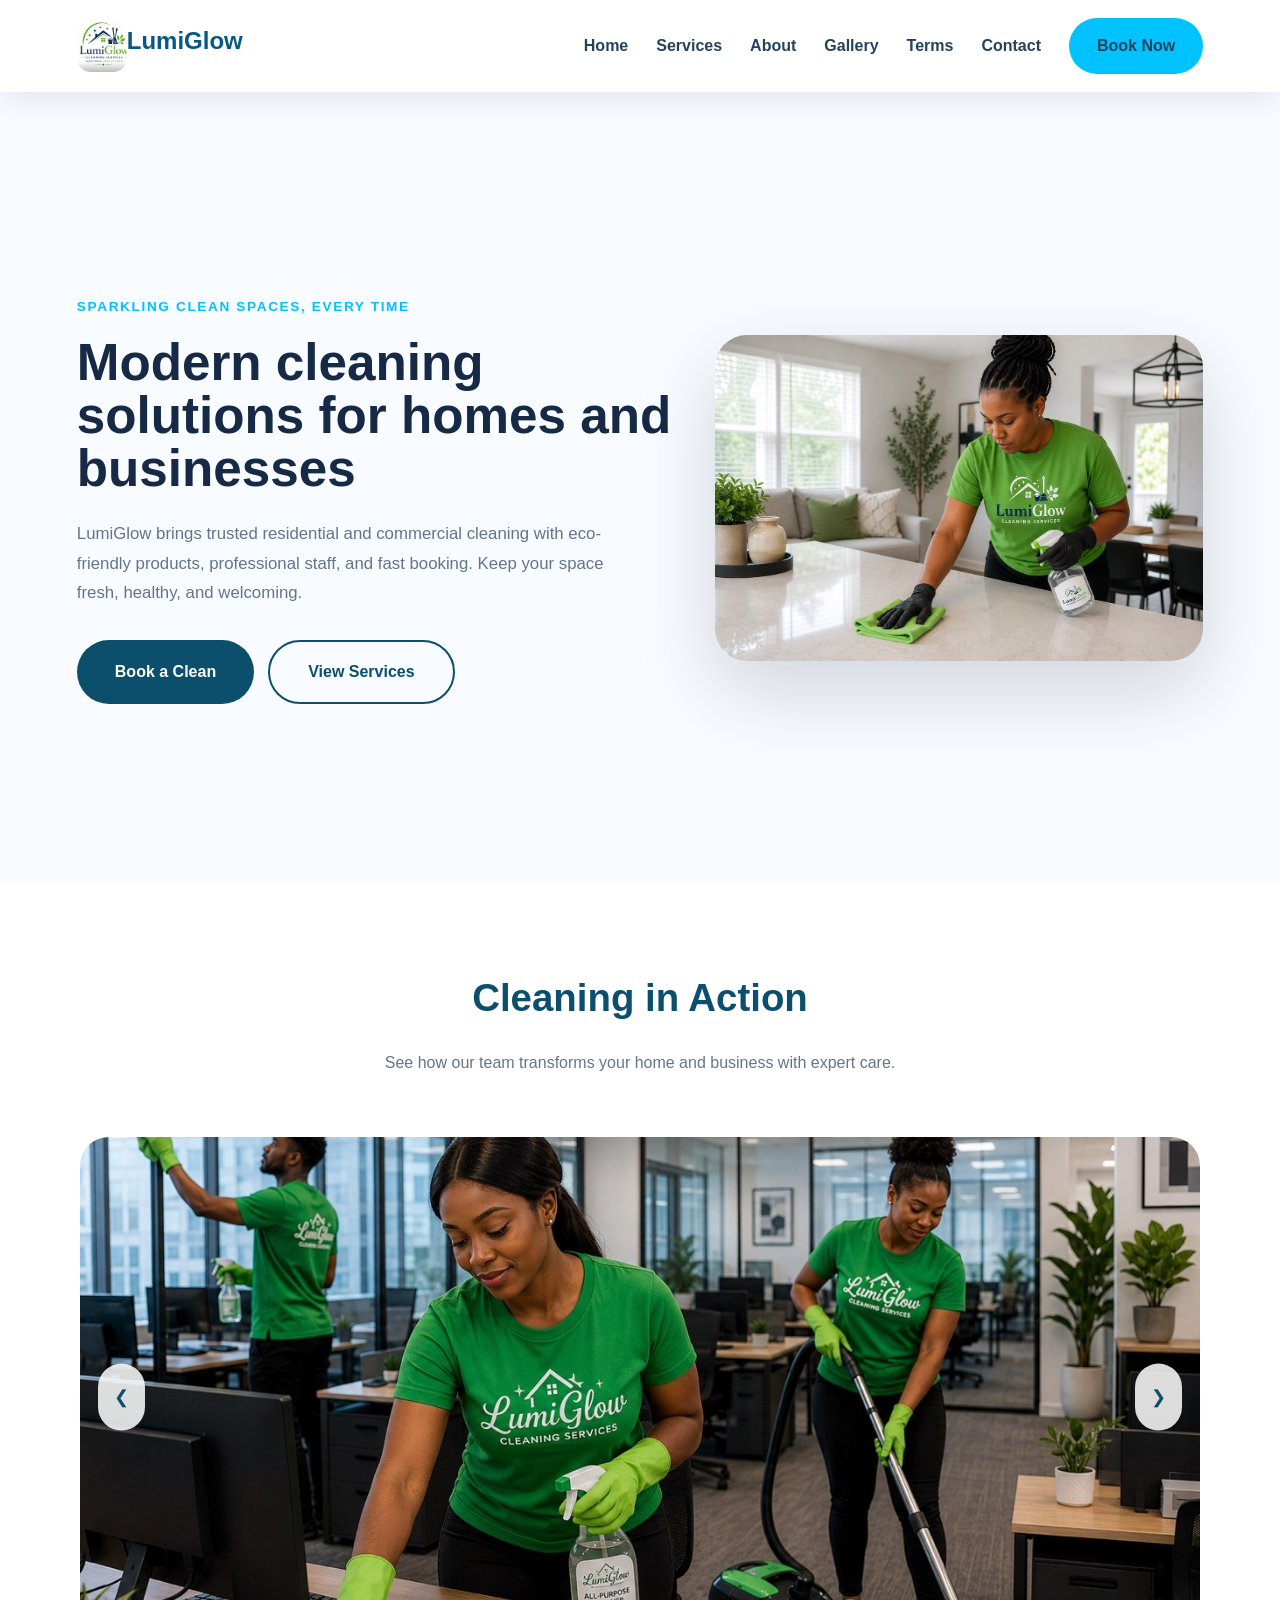
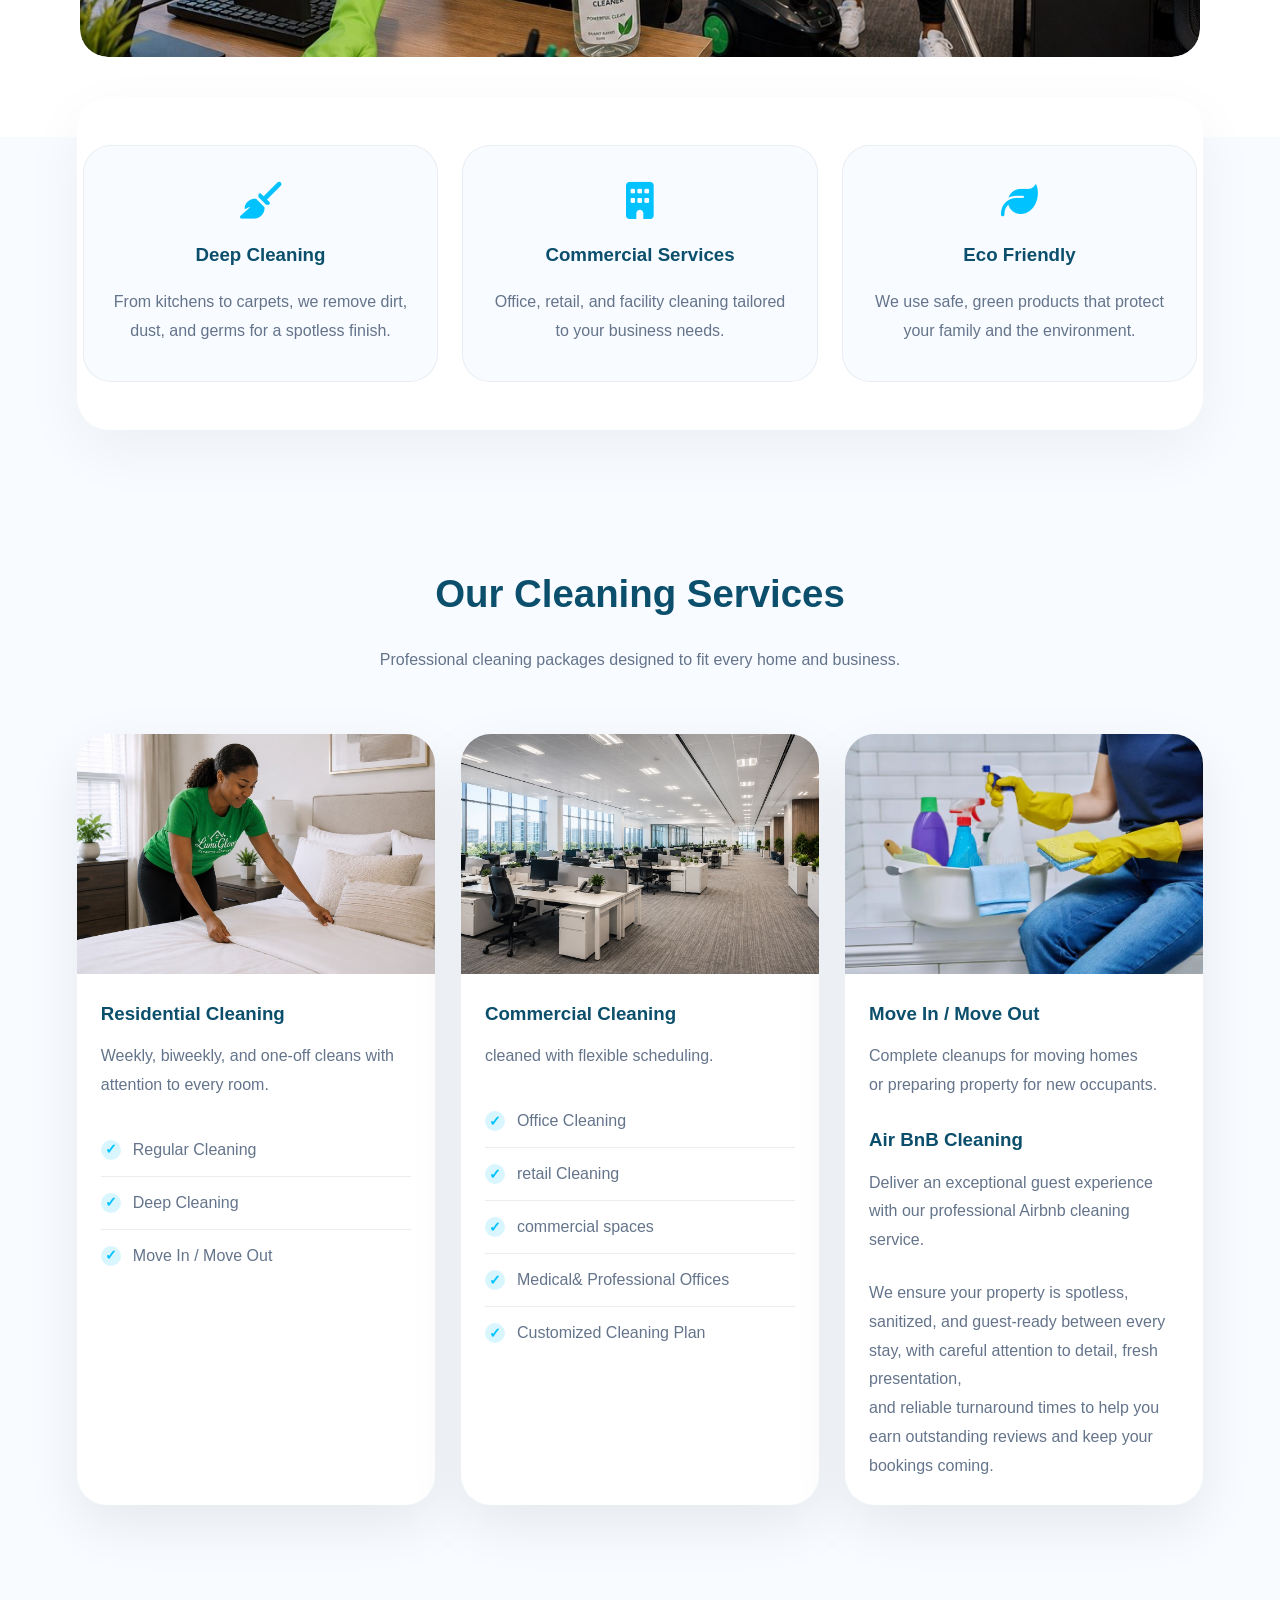
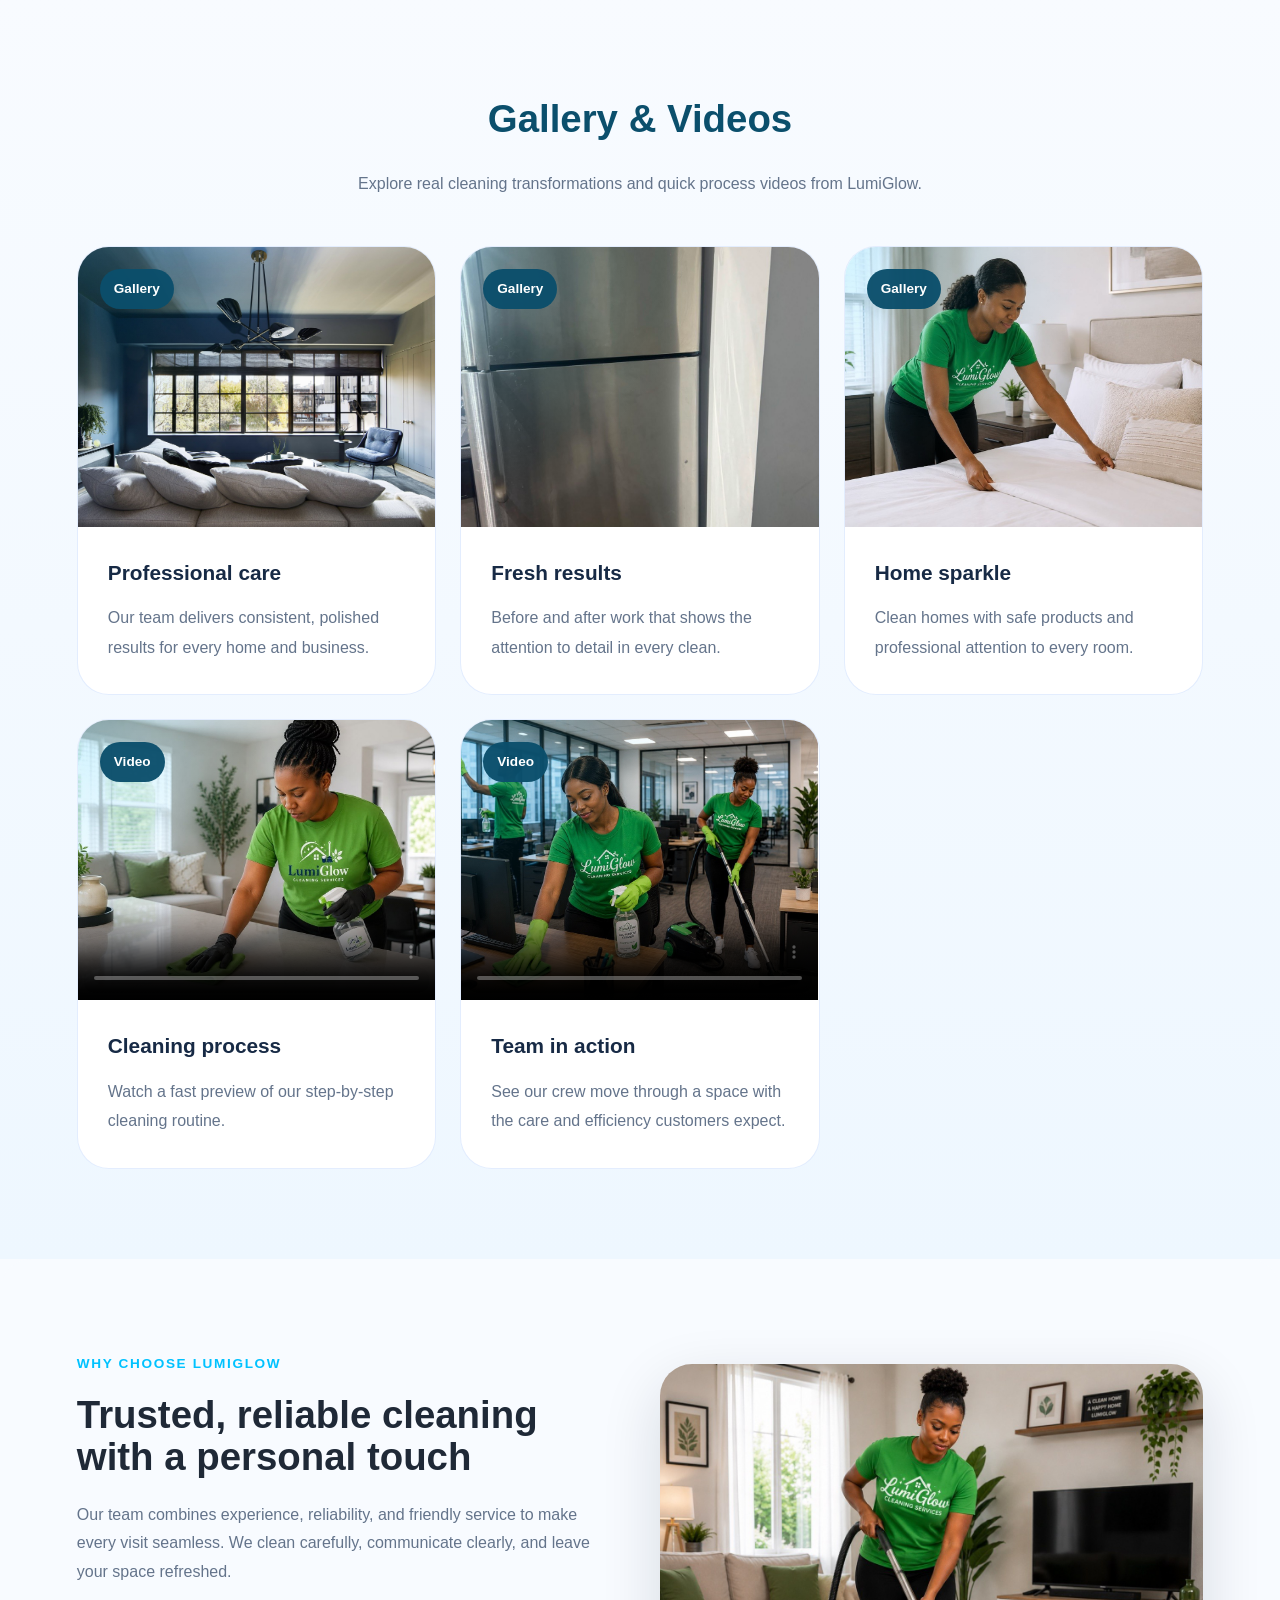
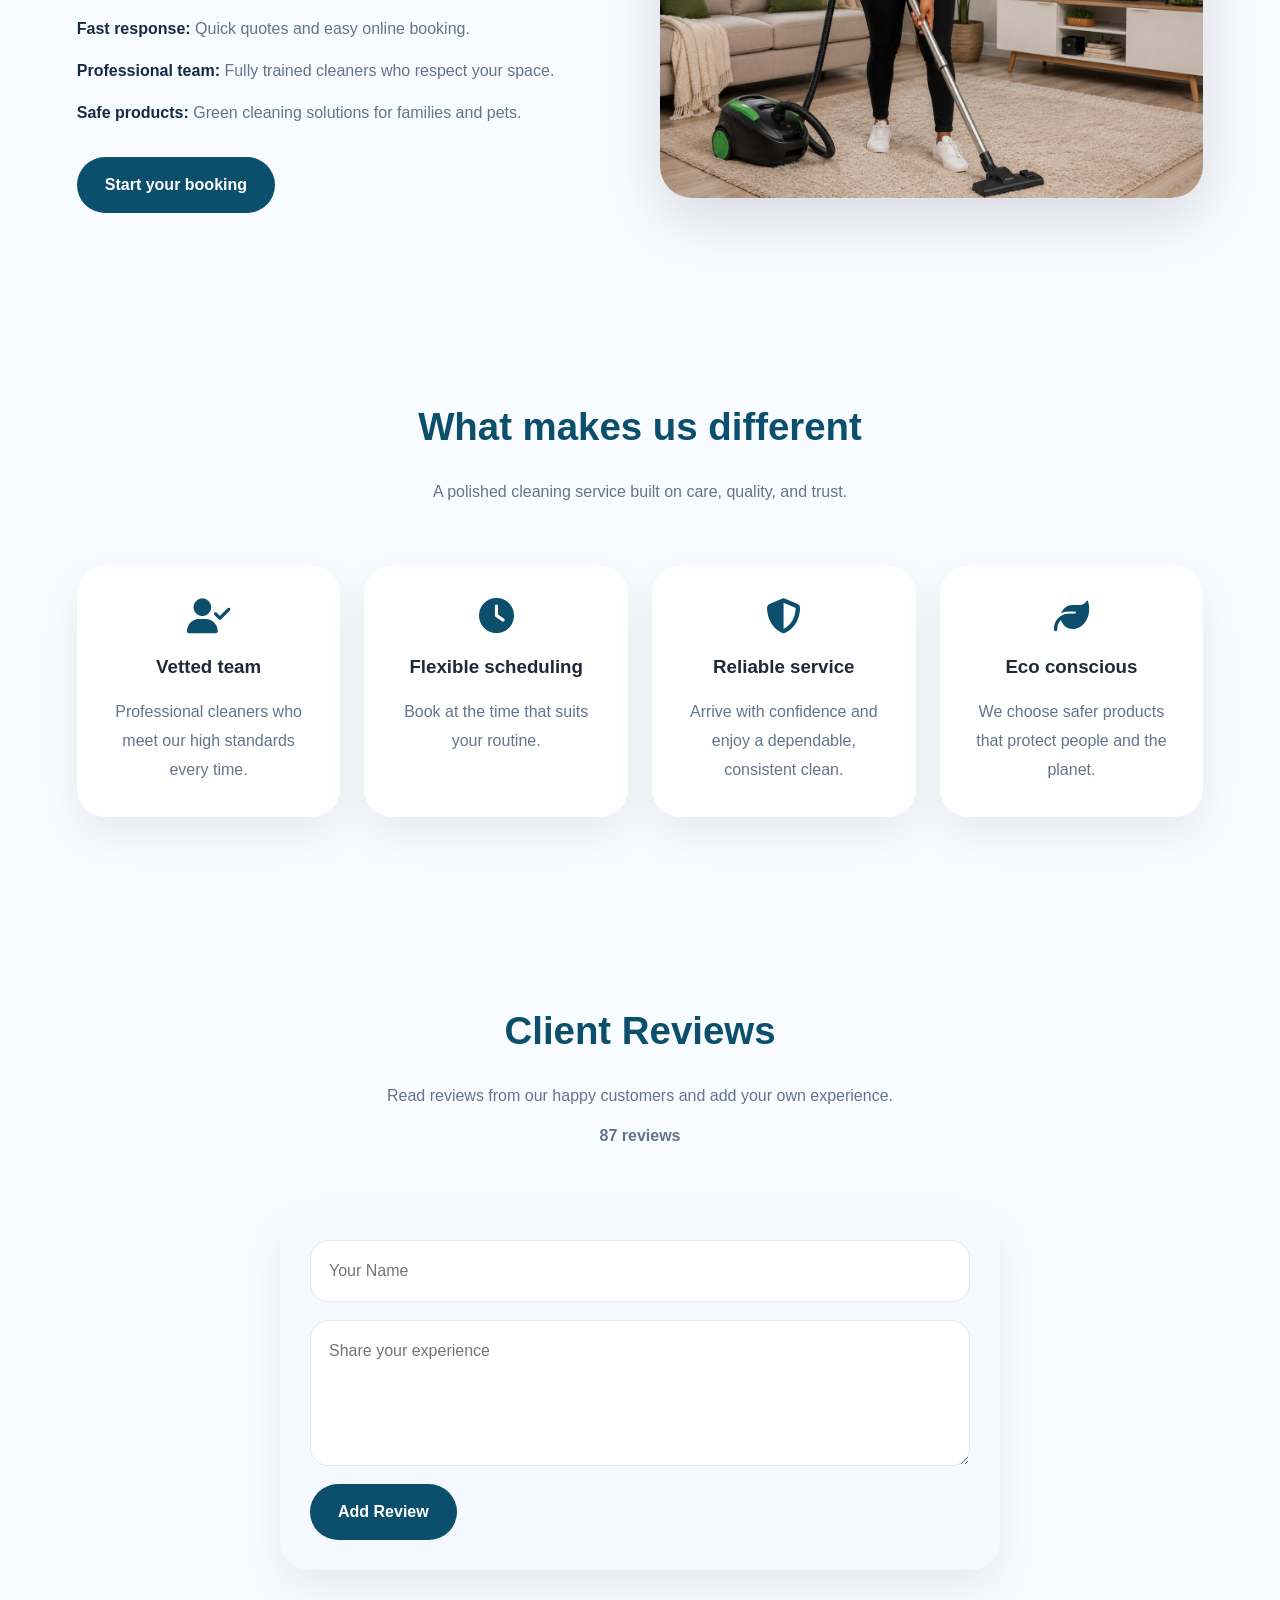
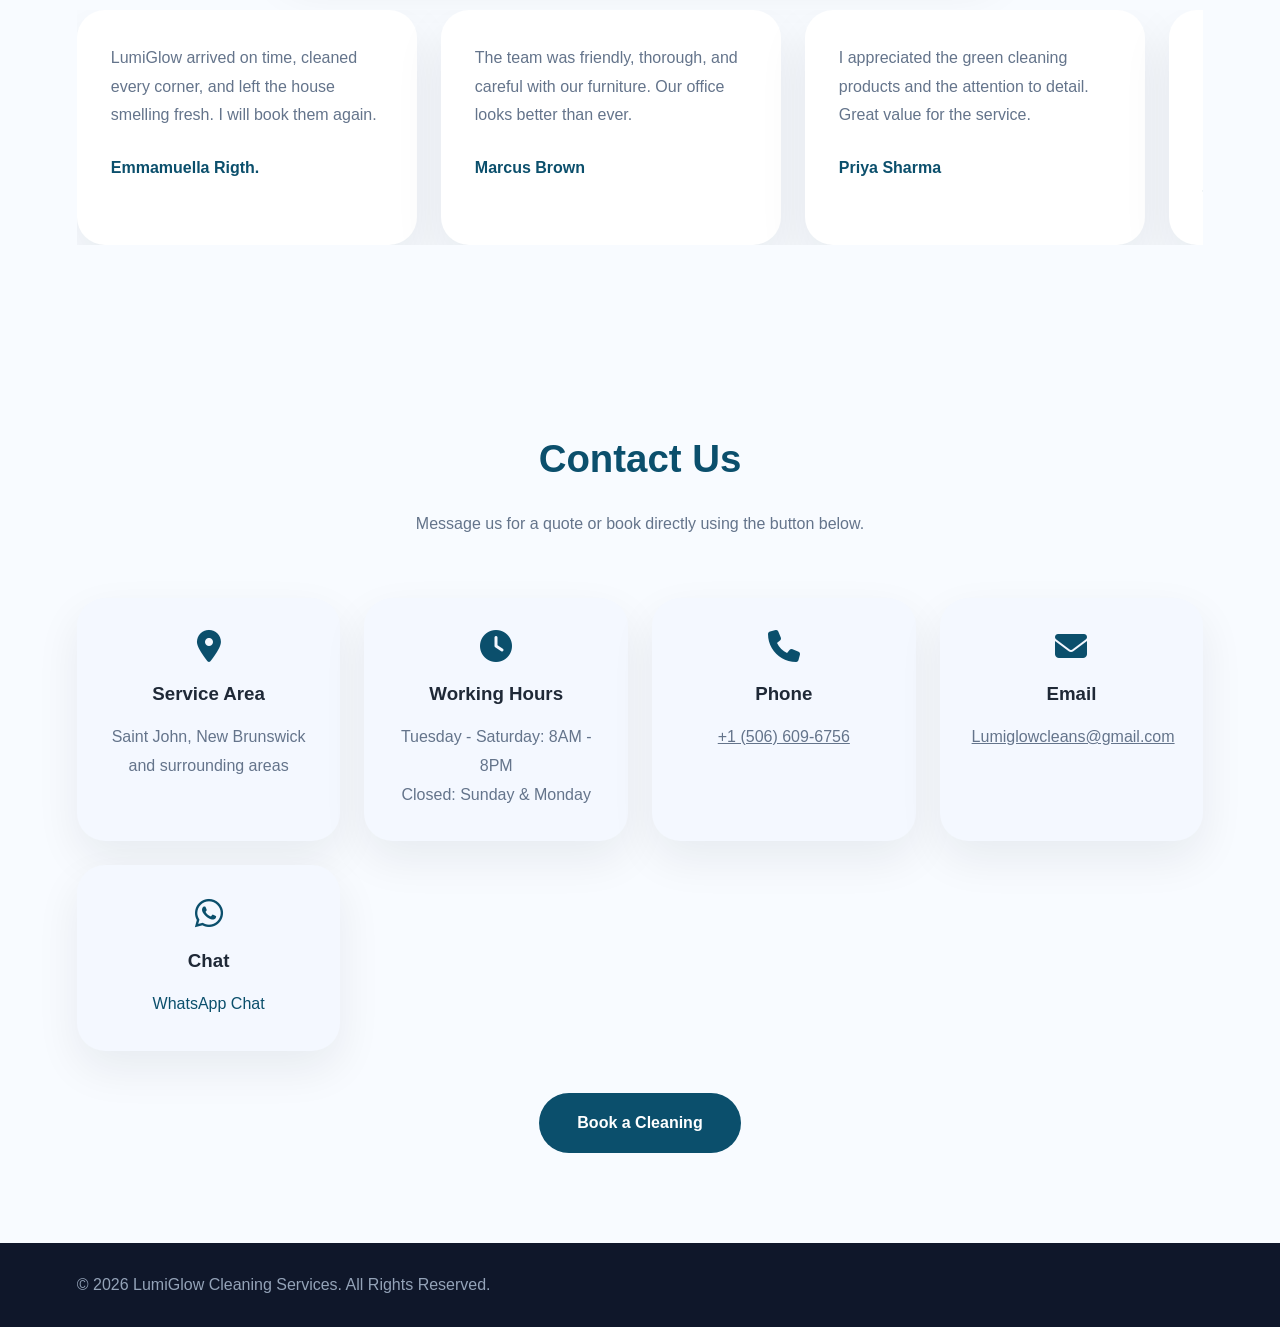
==== index.html @ 3f83dffc "Update mobile menu responsiveness, fix overflow, and refresh terms page" ====
<!DOCTYPE html>
<html lang="en">
<head>
    <meta charset="UTF-8">
    <meta name="viewport" content="width=device-width, initial-scale=1.0">
    <title>LumiGlow Cleaning Services | Saint John Cleaning Experts</title>
    <meta name="description" content="LumiGlow Cleaning Services provides eco-friendly residential and commercial cleaning in Saint John, NB and surroundings. Fast booking, professional staff, and spotless results.">
    <meta name="keywords" content="Saint John cleaning service, residential cleaning Saint John, commercial cleaning Saint John, eco-friendly cleaning, move in move out cleaning, deep cleaning, office cleaning, LumiGlow Services">
    <meta name="robots" content="index, follow">
    <link rel="canonical" href="https://www.lumiglowservices.ca/">
    <meta property="og:title" content="LumiGlow Cleaning Services | Saint John Cleaning Experts">
    <meta property="og:description" content="Eco-friendly residential and commercial cleaning in Saint John, NB and surroundings, with professional staff and easy online booking.">
    <meta property="og:type" content="website">
    <meta property="og:url" content="https://www.lumiglowservices.ca/">
    <meta property="og:image" content="https://www.lumiglowservices.ca/Images/heroback.webp">
    <meta name="twitter:card" content="summary_large_image">
    <meta name="twitter:title" content="LumiGlow Cleaning Services | Saint John Cleaning Experts">
    <meta name="twitter:description" content="Eco-friendly residential and commercial cleaning in Saint John, NB and surroundings, with professional staff and easy online booking.">
    <meta name="twitter:image" content="https://www.lumiglowservices.ca/Images/heroback.webp">
    <link rel="stylesheet" href="style.css">
    <link rel="stylesheet" href="https://cdnjs.cloudflare.com/ajax/libs/font-awesome/6.5.2/css/all.min.css">
    <script type="application/ld+json">
    {
      "@context": "https://schema.org",
      "@type": "LocalBusiness",
      "name": "LumiGlow Cleaning Services",
      "description": "Eco-friendly residential and commercial cleaning services serving Saint John, NB and surroundings.",
      "url": "https://www.lumiglowservices.ca/",
      "telephone": "+1 (506) 609-6756",
      "email": "mailto:lumiglowcleans@gmail.com",
      "address": {
        "@type": "PostalAddress",
        "streetAddress": "Saint John area",
        "addressLocality": "Saint John",
        "addressRegion": "NB",
        "postalCode": "E2L",
        "addressCountry": "CA"
      },
      "priceRange": "$$",
      "openingHours": [
        "Tu-Sa 08:00-20:00"
      ],
      "areaServed": [
        "Saint John",
        "Rothesay",
        "Quispamsis",
        "Grand Bay-Westfield"
      ],
      "contactPoint": [
        {
          "@type": "ContactPoint",
          "telephone": "+1 (506) 609-6756",
          "contactType": "customer service",
          "availableLanguage": ["English", "French"]
        }
      ],
      "hasOfferCatalog": {
        "@type": "OfferCatalog",
        "name": "Cleaning Services",
        "itemListElement": [
          {
            "@type": "OfferCatalog",
            "name": "Residential Cleaning"
          },
          {
            "@type": "OfferCatalog",
            "name": "Commercial Cleaning"
          },
          {
            "@type": "OfferCatalog",
            "name": "Deep Cleaning"
          },
          {
            "@type": "OfferCatalog",
            "name": "Move In / Move Out Cleaning"
          }
        ]
      }
    }
    </script>
</head>
<body>
    <header>
        <nav class="navbar">
            <div class="Lumi">
            <a class="logo" href="#home"><img src="photo_2026-05-29_12-46-22.jpg" alt="LumiGlow Logo"></a>
            <p >LumiGlow</p></div>
            <ul class="nav-links" id="navLinks">
                <li><a href="#home">Home</a></li>
                <li><a href="#services">Services</a></li>
                <li><a href="#about">About</a></li>
                <li><a href="#gallery">Gallery</a></li>
                <li><a href="terms.html">Terms</a></li>
                <li><a href="#contact">Contact</a></li>
                <li><a class="btn btn-nav" href="booking.html">Book Now</a></li>
            </ul>
            <button class="menu-btn" id="menuBtn">
                <i class="fa-solid fa-bars menu-icon"></i>
                <i class="fa-solid fa-times close-icon"></i>
            </button>
        </nav>
    </header>

    <main>
        <section class="hero" id="home">
            <div class="hero-copy">
                <p class="eyebrow">Sparkling clean spaces, every time</p>
                <h1>Modern cleaning solutions for homes and businesses</h1>
                <p class="hero-description">LumiGlow brings trusted residential and commercial cleaning with eco-friendly products, professional staff, and fast booking. Keep your space fresh, healthy, and welcoming.</p>
                <div class="hero-actions">
                    <a href="booking.html" class="btn btn-primary btn-large">Book a Clean</a>
                    <a href="#services" class="btn btn-secondary btn-large">View Services</a>
                </div>
            </div>
            <div class="hero-media">
                <img src="Images/mainlum.jpg" alt="Cleaning team" class="hero-image">
            </div>
        </section>

        <section class="carousel-section">
            <div class="section-header">
                <h2>Cleaning in Action</h2>
                <p class="section-subtitle">See how our team transforms your home and business with expert care.</p>
            </div>
            <div class="carousel">
                <div class="slides active">
                    <img src="Images/img1.jpg" alt="Team cleaning service">
                </div>
                <div class="slides">
                    <img src="Images/booking.jpg" alt="Residential cleaning example">
                </div>
                <div class="slides">
                    <img src="Images/gg.jpeg" alt="Professional cleaner">
                </div>
                <button class="prev">&#10094;</button>
                <button class="next">&#10095;</button>
            </div>
        </section>

        <section class="features">
            <div class="feature-card">
                <i class="fa-solid fa-broom"></i>
                <h3>Deep Cleaning</h3>
                <p>From kitchens to carpets, we remove dirt, dust, and germs for a spotless finish.</p>
            </div>
            <div class="feature-card">
                <i class="fa-solid fa-building"></i>
                <h3>Commercial Services</h3>
                <p>Office, retail, and facility cleaning tailored to your business needs.</p>
            </div>
            <div class="feature-card">
                <i class="fa-solid fa-leaf"></i>
                <h3>Eco Friendly</h3>
                <p>We use safe, green products that protect your family and the environment.</p>
            </div>
        </section>

        <section class="services-section" id="services">
            <div class="section-header">
                <h2>Our Cleaning Services</h2>
                <p class="section-subtitle">Professional cleaning packages designed to fit every home and business.</p>
            </div>
            <div class="services-grid">
                <article class="service-card">
                    <img src="Images/resdential.jpg" alt="Residential cleaning">
                    <h3>Residential Cleaning</h3>
                    <p>Weekly, biweekly, and one-off cleans with attention to every room.</p>
                    <ul>
                        <li><a href="">Regular Cleaning</a></li>
                        <li><a href="">Deep Cleaning</a></li>
                        <li><a href="">Move In / Move Out</a></li>

                    </ul>
                </article>
                <article class="service-card">
                    <img src="Images/office.jpg" alt="Commercial cleaning">
                    <h3>Commercial Cleaning</h3>
                    <p>cleaned with flexible scheduling.</p>
                    <ul>
                        <li><a href="">Office Cleaning</a></li>
                        <li><a href="">retail Cleaning</a></li>
                        <li><a href="">commercial spaces </a></li>
                        <li><a href="">Medical& Professional Offices</a></li>
                        <li><a href="">Customized Cleaning Plan</a></li>
                    </ul>
                </article>
                <article class="service-card">
                    <img src="Images/house-cleaning-housework-concept-housekeeping-housecleaning-service-close-up-basin-cleaning-products-washcloths-308360950.webp" alt="Move in/out cleaning">
                    <h3>Move In / Move Out</h3>
                    <p>Complete cleanups for moving homes <br> or preparing property for new occupants.</p>
                    <h3>Air BnB Cleaning</h3>
                    <p>Deliver an exceptional guest experience with our professional Airbnb cleaning service. </p>
                          <p>We ensure your property is spotless, sanitized, and guest-ready between every stay, 
                       with careful attention to detail, fresh presentation,<br>
                         and reliable turnaround times to help you earn outstanding reviews and keep your bookings coming.</p>
                </article>
                
            </div>
        </section>

        <section class="gallery-section" id="gallery">
            <div class="section-header">
                <h2>Gallery & Videos</h2>
                <p class="section-subtitle">Explore real cleaning transformations and quick process videos from LumiGlow.</p>
            </div>
            <div class="media-grid" id="galleryGrid"></div>
            <noscript>
                <div class="gallery-empty">JavaScript is required to load the LumiGlow gallery. Please enable JavaScript or add gallery items to gallery-data.js.</div>
            </noscript>
        </section>

        <div class="gallery-overlay" id="galleryOverlay" aria-hidden="true">
            <div class="gallery-overlay-panel">
                <button type="button" class="overlay-close" id="overlayClose" aria-label="Close gallery preview">×</button>
                <div class="gallery-overlay-media" id="overlayMedia"></div>
                <div class="gallery-overlay-copy">
                    <h3 id="overlayTitle"></h3>
                    <p id="overlayDescription"></p>
                    <a class="btn btn-secondary overlay-download" id="overlayDownload" download target="_blank">Download</a>
                </div>
            </div>
        </div>

        <section class="about" id="about">
            <div class="about-copy">
                <p class="eyebrow">Why choose LumiGlow</p>
                <h2>Trusted, reliable cleaning with a personal touch</h2>
                <p>Our team combines experience, reliability, and friendly service to make every visit seamless. We clean carefully, communicate clearly, and leave your space refreshed.</p>
                <ul class="about-list">
                    <li><strong>Fast response:</strong> Quick quotes and easy online booking.</li>
                    <li><strong>Professional team:</strong> Fully trained cleaners who respect your space.</li>
                    <li><strong>Safe products:</strong> Green cleaning solutions for families and pets.</li>
                </ul>
                <a href="booking.html" class="btn btn-primary">Start your booking</a>
            </div>
            <div class="about-image">
                <img id="aboutImage" src="Images/booking.jpg" alt="Professional cleaning team">
            </div>
        </section>

        <section class="why-us">
            <div class="section-header">
                <h2>What makes us different</h2>
                <p class="section-subtitle">A polished cleaning service built on care, quality, and trust.</p>
            </div>
            <div class="why-grid">
                <div class="why-box">
                    <i class="fa-solid fa-user-check"></i>
                    <h3>Vetted team</h3>
                    <p>Professional cleaners who meet our high standards every time.</p>
                </div>
                <div class="why-box">
                    <i class="fa-solid fa-clock"></i>
                    <h3>Flexible scheduling</h3>
                    <p>Book at the time that suits your routine.</p>
                </div>
                <div class="why-box">
                    <i class="fa-solid fa-shield-halved"></i>
                    <h3>Reliable service</h3>
                    <p>Arrive with confidence and enjoy a dependable, consistent clean.</p>
                </div>
                <div class="why-box">
                    <i class="fa-solid fa-leaf"></i>
                    <h3>Eco conscious</h3>
                    <p>We choose safer products that protect people and the planet.</p>
                </div>
            </div>
        </section>

        <section class="reviews">
            <div class="section-header">
                <h2>Client Reviews</h2>
                <p class="section-subtitle">Read reviews from our happy customers and add your own experience.</p>
                <p class="review-count">87 reviews</p>
            </div>
            <div class="review-form-card">
                <form class="review-form">
                    <input type="text" name="reviewer" placeholder="Your Name" required>
                    <textarea name="reviewText" rows="4" placeholder="Share your experience" required></textarea>
                    <button type="submit" class="btn btn-primary">Add Review</button>
                </form>
            </div>
            <div class="reviews-slider">
                <div class="review-track">
                    <div class="review-card">
                        <p>LumiGlow arrived on time, cleaned every corner, and left the house smelling fresh. I will book them again.</p>
                        <h4> Emmamuella Rigth.</h4>
                    </div>
                    <div class="review-card">
                        <p>The team was friendly, thorough, and careful with our furniture. Our office looks better than ever.</p>
                        <h4>Marcus Brown</h4>
                    </div>
                    <div class="review-card">
                        <p>I appreciated the green cleaning products and the attention to detail. Great value for the service.</p>
                        <h4> Priya Sharma</h4>
                    </div>
                    <div class="review-card">
                        <p>Booking was easy, the crew was professional, and the result was exactly what we needed for our move-out clean.</p>
                        <h4>Tyler Nelson</h4>
                    </div>
                </div>
            </div>
        </section>

        <section class="contact" id="contact">
            <div class="section-header">
                <h2>Contact Us</h2>
                <p class="section-subtitle">Message us for a quote or book directly using the button below.</p>
            </div>
            <div class="contact-grid">
                <div class="contact-box">
                    <i class="fa-solid fa-location-dot"></i>
                    <h3>Service Area</h3>
                    <p>Saint John, New Brunswick and surrounding areas</p>
                </div>
                <div class="contact-box">
                    <i class="fa-solid fa-clock"></i>
                    <h3>Working Hours</h3>
                    <p>Tuesday - Saturday: 8AM - 8PM</p>
                    <p>Closed: Sunday & Monday</p>
                </div>
                <div class="contact-box">
                    <i class="fa-solid fa-phone"></i>
                    <h3>Phone</h3>
                <p><a href="tel:+1 (506) 609-6756">+1 (506) 609-6756</a></p>
                </div>
                <div class="contact-box">
                    <i class="fa-solid fa-envelope"></i>
                    <h3>Email</h3>
                    <p><a href="mailto:Lumiglowcleans@gmail.com">Lumiglowcleans@gmail.com</a></p>
                </div>
                <div class="contact-box">
                    <i class="fa-brands fa-whatsapp"></i>
                    <h3>Chat</h3>
                    <p><a class="plain-link" href="https://wa.me/15066096756" target="_blank" rel="noopener noreferrer">WhatsApp Chat</a></p>
                </div>
            </div>
            <div class="contact-action">
                <a href="booking.html" class="btn btn-primary btn-large">Book a Cleaning</a>
            </div>
        </section>
    </main>

    <footer class="footer">
        <div class="footer-content">
            <p>© 2026 LumiGlow Cleaning Services. All Rights Reserved.</p>
        </div>
    </footer>

    <script src="gallery-data.js"></script>
    <script src="script.js"></script>
</body>
</html>
---- style.css ----
:root {
    --primary-color: #0b4f6c;
    --secondary-color: #00c2ff;
    --accent-color: #1f92c4;
    --dark-color: #172a45;
    --light-bg: #f8fbff;
    --white: #ffffff;
    --text-dark: #1f2937;
    --text-light: #64748b;
    --border-color: #e2e8f0;
}

* {
    margin: 0;
    padding: 0;
    box-sizing: border-box;
}

html {
    scroll-behavior: smooth;
    overflow-x: hidden;
}

body {
    font-family: 'Segoe UI', Tahoma, Geneva, Verdana, sans-serif;
    color: var(--text-dark);
    background: var(--light-bg);
    line-height: 1.75;
    overflow-x: hidden;
}

img {
    max-width: 100%;
    display: block;
}

a {
    color: inherit;
}

button,
input,
select,
textarea {
    font: inherit;
}

.btn {
    display: inline-flex;
    align-items: center;
    justify-content: center;
    padding: 14px 28px;
    border-radius: 999px;
    text-decoration: none;
    border: none;
    font-weight: 700;
    transition: transform 0.25s ease, box-shadow 0.25s ease, background-color 0.25s ease;
    cursor: pointer;
}

.btn-primary {
    background-color: var(--primary-color);
    color: white;
}

.btn-primary:hover {
    background-color: #093752;
    transform: translateY(-2px);
    box-shadow: 0 18px 40px rgba(9, 55, 92, 0.18);
}

.btn-secondary {
    background: transparent;
    color: var(--primary-color);
    border: 2px solid var(--primary-color);
}

.btn-secondary:hover {
    background: var(--primary-color);
    color: white;
}

.btn-large {
    padding: 16px 38px;
}

.btn-nav {
    background: var(--secondary-color);
    color: var(--dark-color);
}

header {
    position: sticky;
    top: 0;
    z-index: 20;
    background: rgba(255, 255, 255, 0.96);
    backdrop-filter: blur(10px);
    box-shadow: 0 10px 30px rgba(15, 23, 42, 0.08);
}

.navbar {
    max-width: 1300px;
    margin: 0 auto;
    display: flex;
    align-items: center;
    justify-content: space-between;
    padding: 18px 6%;
}

.logo img {
    height: 52px;
    width: auto;
    border-radius: 14px;
}
.Lumi{display: flex;
    color: #075985;
    font-size: 1.5rem;
    font-weight: 700;
   
}
.nav-links {
    display: flex;
    align-items: center;
    gap: 28px;
}

.nav-links li {
    list-style: none;
}

.nav-links a {
    color: #25425d;
    font-weight: 750;
    transition: color 0.25s ease;
    text-decoration: none;

}

.nav-links a:hover {
    color: var(--secondary-color);
}

.menu-btn {
    display: none;
    background: none;
    border: none;
    color: var(--text-dark);
    font-size: 1.55rem;
    cursor: pointer;
    position: relative;
    width: 50px;
    height: 50px;
    align-items: center;
    justify-content: center;
    z-index: 1001;
}

.menu-btn .menu-icon {
    display: block;
    transition: opacity 0.3s ease;
    position: absolute;
}

.menu-btn .close-icon {
    display: none;
    transition: opacity 0.3s ease;
    position: absolute;
    color: white;
}

.menu-btn.active .menu-icon {
    display: none;
}

.menu-btn.active .close-icon {
    display: block;
}

main {
    overflow: hidden;
}

.hero {
    display: grid;
    grid-template-columns: 1.1fr 0.9fr;
    gap: 42px;
    padding: 100px 6% 80px;
    min-height: 88vh;
    align-items: center;
}

.hero-copy .eyebrow {
    display: inline-block;
    margin-bottom: 18px;
    color: var(--secondary-color);
    font-weight: 700;
    letter-spacing: 0.12em;
    text-transform: uppercase;
    font-size: 0.85rem;
}

.hero-copy h1 {
    font-size: clamp(2.8rem, 4vw, 4.2rem);
    line-height: 1.03;
    margin-bottom: 24px;
    color: var(--dark-color);
}

.hero-description {
    max-width: 560px;
    font-size: 1.05rem;
    color: var(--text-light);
    margin-bottom: 32px;
}

.hero-actions {
    display: flex;
    flex-wrap: wrap;
    gap: 14px;
}

.hero-media {
    width: 100%;
}

.hero-image {
    width: 100%;
    border-radius: 32px;
    box-shadow: 0 30px 80px rgba(15, 23, 42, 0.16);
}

.carousel-section {
    padding: 80px 6%;
    background: #ffffff;
}

.carousel {
    position: relative;
    max-width: 1120px;
    margin: 0 auto;
}

.slides {
    display: none;
    border-radius: 28px;
    overflow: hidden;
}

.slides.active {
    display: block;
}

.slides img {
    width: 100%;
    height: 520px;
    object-fit: cover;
    border-radius: 28px;
}
.slides.active img {
    animation: fadeIn 1s ease;
    object-fit: cover;
}

.prev,
.next {
    position: absolute;
    top: 50%;
    transform: translateY(-50%);
    background: rgba(255, 255, 255, 0.85);
    color: var(--primary-color);
    border: none;
    padding: 18px 16px;
    border-radius: 999px;
    cursor: pointer;
    font-size: 1.1rem;
    box-shadow: 0 12px 25px rgba(15, 23, 42, 0.12);
}

.prev {
    left: 18px;
}

.next {
    right: 18px;
}

.review-form-card {
    max-width: 720px;
    margin: 0 auto 40px;
    background: #f4f8ff;
    padding: 30px;
    border-radius: 28px;
    box-shadow: 0 18px 45px rgba(15, 23, 42, 0.07);
}

.review-form {
    display: grid;
    gap: 18px;
}

.review-form input,
.review-form textarea {
    width: 100%;
    padding: 16px 18px;
    border-radius: 18px;
    border: 1px solid var(--border-color);
    background: white;
    color: var(--text-dark);
}

.review-form textarea {
    min-height: 140px;
}

.review-form button {
    width: max-content;
}

.features {
    display: grid;
    grid-template-columns: repeat(3, minmax(0, 1fr));
    gap: 24px;
    padding: 48px 6px;
    background: white;
    margin: 0 6%;
    border-radius: 32px;
    box-shadow: 0 20px 60px rgba(15, 23, 42, 0.05);
    transform: translateY(-40px);
}

.feature-card {
    padding: 36px 26px;
    border-radius: 28px;
    border: 1px solid rgba(15, 23, 42, 0.06);
    background: #f8fbff;
    text-align: center;
}

.feature-card i {
    font-size: 2.3rem;
    color: var(--secondary-color);
    margin-bottom: 20px;
}

.feature-card h3 {
    margin-bottom: 16px;
    color: var(--primary-color);
}

.feature-card p {
    color: var(--text-light);
    line-height: 1.8;
}

.section-header {
    text-align: center;
    margin-bottom: 60px;
}

.section-header h2 {
    font-size: clamp(2rem, 3vw, 3rem);
    color: var(--primary-color);
    margin-bottom: 18px;
}

.section-subtitle {
    color: var(--text-light);
    max-width: 620px;
    margin: 0 auto;
}

.services-section,
.about,
.why-us,
.reviews,
.contact {
    padding: 90px 6%;
}

.services-grid {
    display: grid;
    grid-template-columns: repeat(3, minmax(0, 1fr));
    gap: 26px;
}

.service-card {
    background: white;
    border-radius: 30px;
    overflow: hidden;
    box-shadow: 0 20px 55px rgba(15, 23, 42, 0.08);
    transition: transform 0.3s ease, box-shadow 0.3s ease;
}

.service-card:hover {
    transform: translateY(-10px);
}

.service-card img {
    height: 240px;
    width: 100%;
    object-fit: cover;
}

.service-card h3 {
    margin: 24px 24px 12px;
    color: var(--primary-color);
}

.service-card p {
    margin: 0 24px 24px;
    color: var(--text-light);
    line-height: 1.8;
}

.service-card ul {
    list-style: none;
    padding: 0 24px 24px 24px;
    margin: 0;
}

.service-card li {
    padding: 12px 0;
    border-bottom: 1px solid rgba(15, 23, 42, 0.08);
    transition: all 0.3s ease;
}

.service-card li:last-child {
    border-bottom: none;
}

.service-card li a {
    display: flex;
    align-items: center;
    color: var(--text-light);
    text-decoration: none;
    transition: all 0.3s ease;
}

.service-card li a::before {
    content: "✓";
    display: inline-flex;
    align-items: center;
    justify-content: center;
    width: 20px;
    height: 20px;
    margin-right: 12px;
    background: rgba(0, 194, 255, 0.15);
    border-radius: 50%;
    color: var(--secondary-color);
    font-size: 0.9rem;
    font-weight: bold;
    transition: all 0.3s ease;
}

.service-card li:hover a {
    color: var(--primary-color);
    padding-left: 8px;
    transform: translateX(4px);
}

.service-card li:hover a::before {
    background: var(--secondary-color);
    color: white;
    transform: scale(1.1);
}

.terms-page {
    padding: 40px 6% 90px;
    display: grid;
    grid-template-columns: 1.7fr 1fr;
    gap: 36px;
}

.terms-grid {
    display: grid;
    grid-template-columns: repeat(2, minmax(0, 1fr));
    gap: 24px;
    counter-reset: term-counter;
}

.terms-card {
    position: relative;
    background: linear-gradient(180deg, rgba(255,255,255,.96), rgba(248,251,255,.96));
    border-left: 4px solid var(--secondary-color);
    border-radius: 28px;
    padding: 34px 28px 28px 40px;
    box-shadow: 0 25px 70px rgba(15, 23, 42, 0.08);
}

.terms-card::before {
    content: counter(term-counter);
    counter-increment: term-counter;
    position: absolute;
    left: 0;
    top: 34px;
    width: 40px;
    height: 40px;
    border-radius: 50%;
    display: grid;
    place-items: center;
    background: var(--secondary-color);
    color: var(--white);
    font-weight: 700;
    box-shadow: 0 14px 30px rgba(0, 0, 0, 0.12);
}

.terms-card h3 {
    margin-bottom: 18px;
    color: var(--dark-color);
    font-size: 1.25rem;
    letter-spacing: 0.01em;
}

.terms-card p {
    color: var(--text-dark);
    line-height: 1.9;
    font-size: 0.98rem;
}

.terms-card:hover {
    transform: translateY(-4px);
}

.terms-card {
    transition: transform 0.25s ease, box-shadow 0.25s ease;
}

.terms-callout {
    background: linear-gradient(135deg, #00c2ff, #0b4f6c);
    color: white;
    border-radius: 32px;
    padding: 42px 32px;
    display: flex;
    flex-direction: column;
    justify-content: center;
    box-shadow: 0 25px 80px rgba(15, 23, 42, 0.18);
}

.terms-callout h3 {
    margin-bottom: 20px;
    font-size: clamp(2rem, 2.4vw, 2.6rem);
}

.terms-callout p {
    margin-bottom: 30px;
    color: rgba(255, 255, 255, 0.88);
    line-height: 1.85;
}

.terms-callout .btn {
    width: fit-content;
}

.gallery-section {
    padding: 90px 6%;
    background: linear-gradient(180deg, #f8fbff 0%, #eef7ff 100%);
}

.gallery-section .section-header {
    max-width: 820px;
    margin: 0 auto 48px;
    text-align: center;
}

.gallery-section .section-header h2 {
    margin-bottom: 18px;
}

.media-grid {
    display: grid;
    grid-template-columns: repeat(auto-fit, minmax(280px, 1fr));
    gap: 24px;
    align-items: stretch;
}

.gallery-card {
    background: rgba(255, 255, 255, 0.95);
    border-radius: 32px;
    overflow: hidden;
    border: 1px solid rgba(59, 130, 246, 0.14);
    display: flex;
    flex-direction: column;
    transition: transform 0.35s ease, box-shadow 0.35s ease, border-color 0.35s ease;
    position: relative;
}

.gallery-card::before {
    content: '';
    position: absolute;
    inset: 0;
    background: radial-gradient(circle at top left, rgba(0, 194, 255, 0.18), transparent 42%);
    pointer-events: none;
}

.gallery-card:hover {
    transform: translateY(-10px);
    box-shadow: 0 32px 70px rgba(15, 23, 42, 0.16);
    border-color: rgba(59, 130, 246, 0.25);
}

.gallery-card img,
.gallery-card video {
    width: 100%;
    min-height: 280px;
    object-fit: cover;
    aspect-ratio: 4 / 3;
    background: #111;
}

.gallery-card video {
    background: #000;
}

.gallery-card-copy {
    padding: 28px 30px 32px;
    position: relative;
    z-index: 1;
}

.gallery-card-copy h3 {
    margin-bottom: 12px;
    color: var(--dark-color);
    font-size: 1.3rem;
}

.gallery-card-copy p {
    color: var(--text-light);
    line-height: 1.85;
}

.gallery-card-badge {
    position: absolute;
    top: 22px;
    left: 22px;
    background: rgba(11, 79, 108, 0.96);
    color: white;
    border-radius: 999px;
    padding: 8px 14px;
    font-size: 0.85rem;
    font-weight: 700;
    z-index: 2;
    display: inline-flex;
    align-items: center;
    gap: 8px;
}

.gallery-empty {
    grid-column: 1 / -1;
    text-align: center;
    color: var(--text-light);
    padding: 48px 24px;
    background: white;
    border-radius: 28px;
    box-shadow: 0 18px 45px rgba(15, 23, 42, 0.08);
}

.gallery-overlay {
    position: fixed;
    inset: 0;
    background: rgba(10, 25, 47, 0.78);
    display: none;
    justify-content: center;
    align-items: center;
    padding: 24px;
    z-index: 10000;
}

.gallery-overlay.active {
    display: flex;
}

.gallery-overlay-panel {
    width: min(980px, 100%);
    max-height: 92vh;
    overflow: hidden;
    background: rgba(255, 255, 255, 0.98);
    border-radius: 32px;
    box-shadow: 0 40px 120px rgba(15, 23, 42, 0.24);
    position: relative;
}

.overlay-close {
    position: absolute;
    top: 18px;
    right: 18px;
    width: 46px;
    height: 46px;
    border: none;
    border-radius: 50%;
    background: rgba(15, 23, 42, 0.92);
    color: white;
    font-size: 1.8rem;
    cursor: pointer;
    display: inline-flex;
    align-items: center;
    justify-content: center;
    z-index: 2;
}

.gallery-overlay-media {
    width: 100%;
    min-height: 420px;
    background: #000;
    display: grid;
    place-items: center;
}

.gallery-overlay-media img,
.gallery-overlay-media video {
    width: 100%;
    height: 100%;
    object-fit: contain;
}

.gallery-overlay-copy {
    padding: 32px 34px 40px;
}

.gallery-overlay-copy h3 {
    margin-bottom: 16px;
    color: var(--dark-color);
    font-size: clamp(1.8rem, 2.2vw, 2.4rem);
}

.gallery-overlay-copy p {
    color: var(--text-light);
    line-height: 1.85;
    margin-bottom: 24px;
}

.overlay-download {
    margin-top: 8px;
}

.about {
    display: grid;
    grid-template-columns: 1fr 1fr;
    gap: 40px;
    align-items: center;
    background: #f8fbff;
    border-radius: 32px;
}

.about-copy .eyebrow {
    display: inline-block;
    margin-bottom: 18px;
    color: var(--secondary-color);
    font-weight: 700;
    letter-spacing: 0.12em;
    text-transform: uppercase;
    font-size: 0.85rem;
}

.about-copy h2 {
    font-size: clamp(2.4rem, 3vw, 3.5rem);
    margin-bottom: 24px;
    line-height: 1.07;
}

.about-copy p {
    max-width: 620px;
    color: var(--text-light);
    margin-bottom: 28px;
    line-height: 1.8;
}

.about-list {
    list-style: none;
    margin-bottom: 30px;
}

.about-list li {
    margin-bottom: 14px;
    font-size: 1rem;
    color: var(--text-light);
}

.about-list li strong {
    color: var(--dark-color);
}

.about-image img {
    width: 100%;
    border-radius: 32px;
    box-shadow: 0 20px 60px rgba(15, 23, 42, 0.14);
    transition: opacity 0.5s ease;
}

.why-grid {
    display: grid;
    grid-template-columns: repeat(4, minmax(0, 1fr));
    gap: 24px;
}

.why-box {
    background: white;
    border-radius: 28px;
    padding: 32px;
    text-align: center;
    box-shadow: 0 18px 45px rgba(15, 23, 42, 0.07);
}

.why-box i {
    font-size: 2.2rem;
    color: var(--primary-color);
    margin-bottom: 18px;
}

.why-box h3 {
    margin-bottom: 14px;
}

.why-box p {
    color: var(--text-light);
    line-height: 1.8;
}

.reviews {
    background: #f8fbff;
}

.reviews-slider {
    overflow: hidden;
    width: 100%;
}

.review-count {
    margin-top: 12px;
    color: var(--text-light);
    font-weight: 600;
}

.review-track {
    display: flex;
    gap: 24px;
    width: max-content;
    animation: scrollReviews 25s linear infinite;
}

.review-card {
    min-width: 320px;
    max-width: 340px;
    background: white;
    padding: 34px;
    border-radius: 28px;
    box-shadow: 0 22px 50px rgba(15, 23, 42, 0.08);
}

.review-card p {
    margin-bottom: 24px;
    color: var(--text-light);
    line-height: 1.8;
}

.review-card h4 {
    color: var(--primary-color);
}

.contact-grid {
    display: grid;
    grid-template-columns: repeat(4, minmax(0, 1fr));
    gap: 24px;
}

.booking-page {
    padding: 0 6% 90px;
}

.booking-layout {
    display: grid;
    grid-template-columns: 1fr 1fr;
    gap: 40px;
    align-items: start;
    background: white;
    padding: 50px;
    border-radius: 32px;
    box-shadow: 0 20px 50px rgba(15, 23, 42, 0.08);
    margin: 0 6%;
}
 
.booking-info h3 {
    font-size: 2.4rem;
    color: var(--primary-color);
    margin-bottom: 18px;
}

.booking-info p {
    color: var(--text-light);
    line-height: 1.8;
    margin-bottom: 32px;
}

.booking-steps {
    display: grid;
    gap: 18px;
}

.step-card {
    display: flex;
    align-items: center;
    gap: 18px;
    padding: 22px 22px;
    border-radius: 22px;
    background: #f4f8ff;
    border: 1px solid rgba(15, 23, 42, 0.06);
}

.step-card span {
    display: inline-flex;
    align-items: center;
    justify-content: center;
    width: 44px;
    height: 44px;
    border-radius: 50%;
    background: var(--secondary-color);
    color: white;
    font-weight: 700;
}

.booking-form {
    display: grid;
    gap: 18px;
}

.booking-form input,
.booking-form select,
.booking-form textarea {
    width: 100%;
    padding: 16px 18px;
    border-radius: 18px;
    border: 1px solid var(--border-color);
    background: #f8fbff;
    color: var(--text-dark);
}

.booking-form textarea {
    min-height: 160px;
}

.booking-form input:focus,
.booking-form select:focus,
.booking-form textarea:focus {
    outline: none;
    border-color: var(--secondary-color);
    box-shadow: 0 0 0 4px rgba(0, 194, 255, 0.12);
}

.booking-note {
    color: var(--text-light);
    font-size: 0.95rem;
    margin-top: 12px;
}

.form-message {
    margin-top: 20px;
    padding: 18px 20px;
    border-radius: 20px;
    background: #e6f7ff;
    color: #075985;
    border: 1px solid #7dd3fc;
    display: none;
}

.contact-box {
    background: #f4f8ff;
    border-radius: 28px;
    padding: 32px;
    text-align: center;
    box-shadow: 0 18px 45px rgba(15, 23, 42, 0.07);
}

.contact-box i {
    font-size: 2rem;
    color: var(--primary-color);
    margin-bottom: 16px;
}

.contact-box h3 {
    margin-bottom: 12px;
}

.contact-box p {
    color: var(--text-light);
    line-height: 1.8;
}

.contact-action {
    text-align: center;
    margin-top: 42px;
}

.footer {
    background: #0f172a;
    color: #cbd5e1;
    padding: 28px 6%;
}

.footer-content {
    max-width: 1200px;
    margin: 0 auto;
}

.footer-content p {
    color: #94a3b8;
}

.plain-link {
    color: var(--primary-color);
    text-decoration: none;
}

.plain-link:hover {
    text-decoration: underline;
}

@keyframes scrollReviews {
    from { transform: translateX(0); }
    to { transform: translateX(-55%); }
    
}

@media (max-width: 1080px) {
    .hero,
    .about,
    .features,
    .services-grid,
    .why-grid,
    .contact-grid,
    .booking-layout,
    .terms-page,
    .terms-grid,
    .media-grid {
        grid-template-columns: 1fr;
    }

    .hero {
        padding: 80px 5% 60px;
    }

    .features {
        margin: 0;
        transform: none;
        padding: 40px 0 20px;
        border-radius: 0;
        box-shadow: none;
    }

    .booking-page {
        padding: 0 5% 60px;
    }

    .booking-layout {
        padding: 40px 32px;
        margin: 0 auto;
    }
}

@media (max-width: 768px) {
    .navbar {
        padding: 16px 5%;
    }

    .nav-links {
        position: fixed;
        top: 0;
        right: 0;
        width: 75%;
        height: 100vh;
        background: var(--primary-color);
        flex-direction: column;
        padding: 120px 24px 24px;
        gap: 24px;
        transform: translateX(100%);
        transition: transform 0.4s ease;
        overflow-y: auto;
        z-index: 1000;
    }

    .nav-links.active {
        transform: translateX(0);
    }

    .nav-links a {
        color: white;
        font-size: 1.1rem;
        word-break: break-word;
    }

    .menu-btn {
        display: block;
    }

    .menu-btn .close-icon {
        color: var(--text-dark);
    }

    .hero {
        padding-top: 100px;
    }

    .reviews-slider {
        overflow: visible;
        padding-bottom: 12px;
    }

    .review-track {
        flex-wrap: wrap;
        width: 100%;
        animation: none;
        justify-content: center;
        gap: 20px;
    }

    .review-card {
        min-width: auto;
        max-width: 100%;
        width: min(100%, 440px);
    }
}

@media (max-width: 600px) {
    .hero-copy h1 {
        font-size: 2.3rem;
    }

    .hero-actions {
        flex-direction: column;
        align-items: stretch;
    }

    .booking-page {
        padding: 0 4% 60px;
        overflow-x: hidden;
    }

    .booking-layout {
        padding: 24px 16px;
        margin: 0 auto;
        width: 100%;
    }

    .booking-info h3 {
        font-size: 2rem;
    }

    .booking-form button {
        width: 100%;
    }

    .step-card {
        padding: 18px 16px;
    }

    .btn-large {
        width: 100%;
    }

    .feature-card,
    .service-card,
    .why-box,
    .contact-box,
    .review-card {
        border-radius: 24px;
    }
}
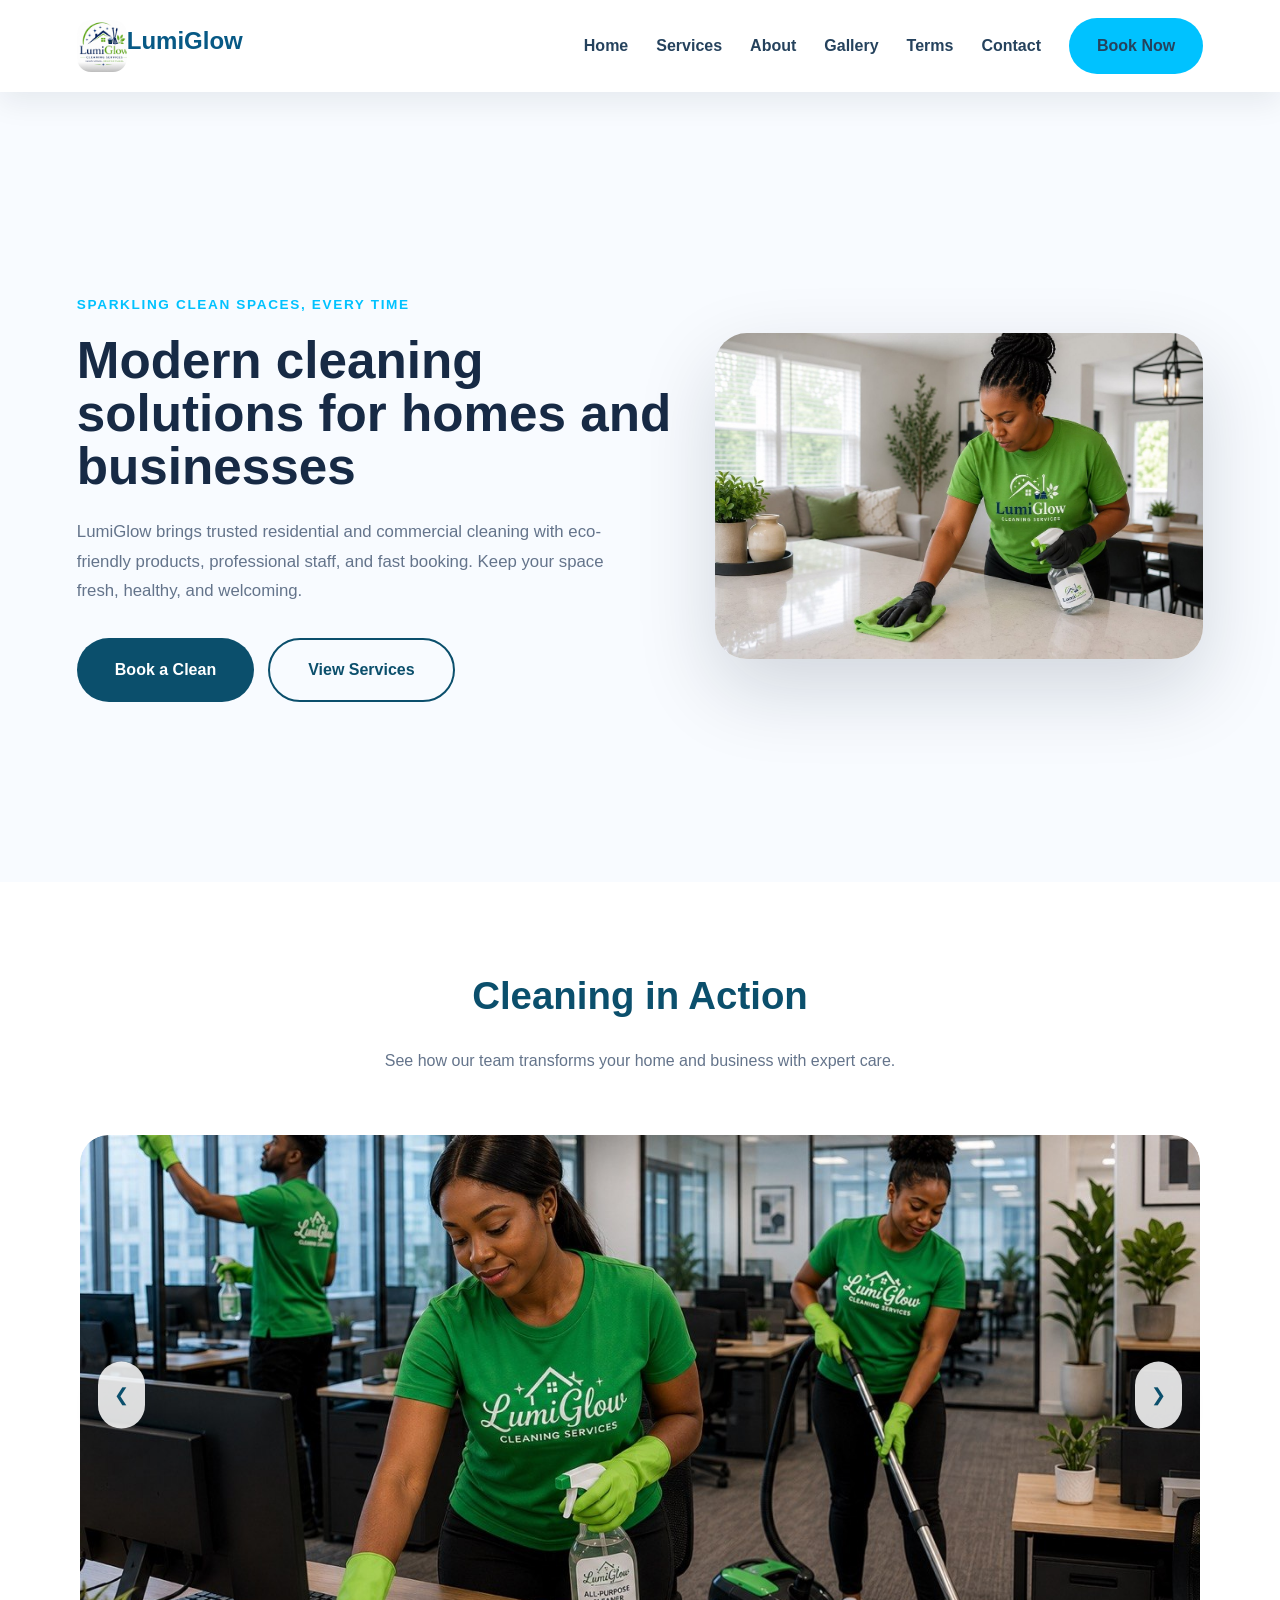
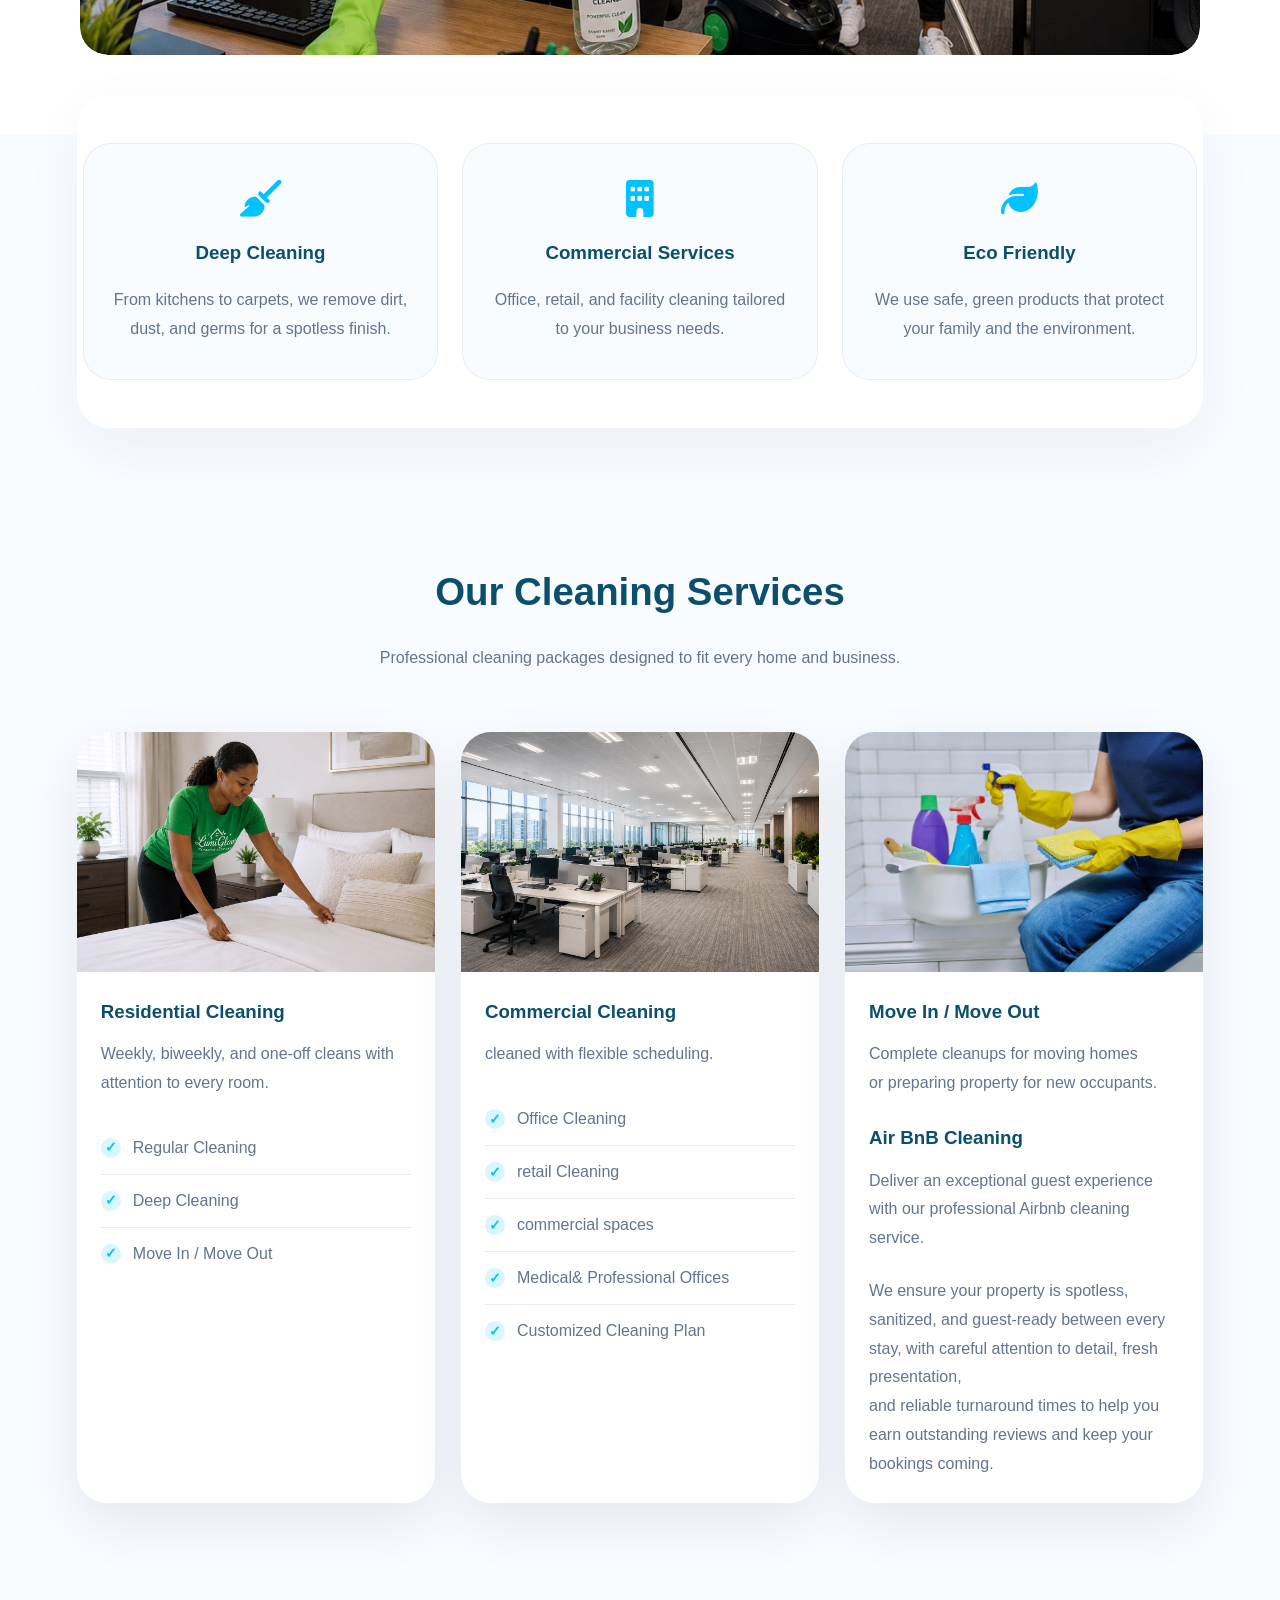
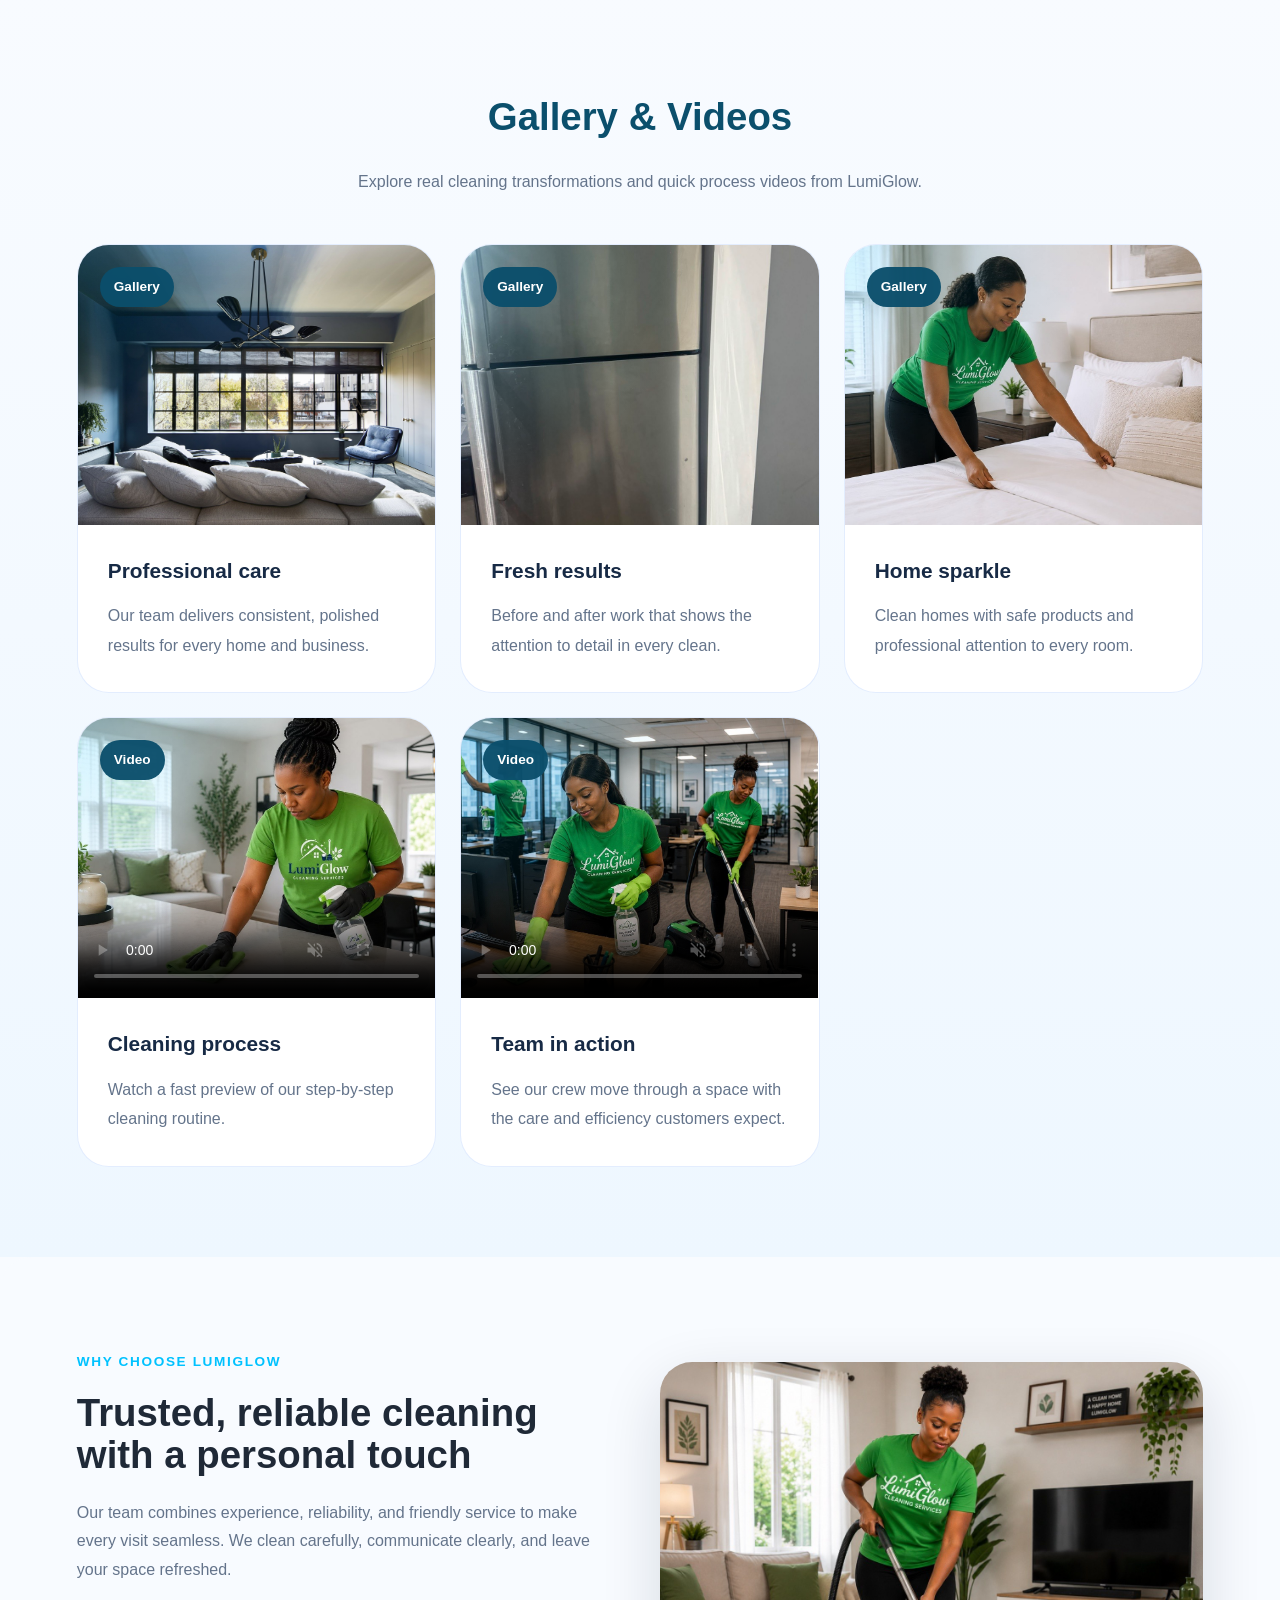
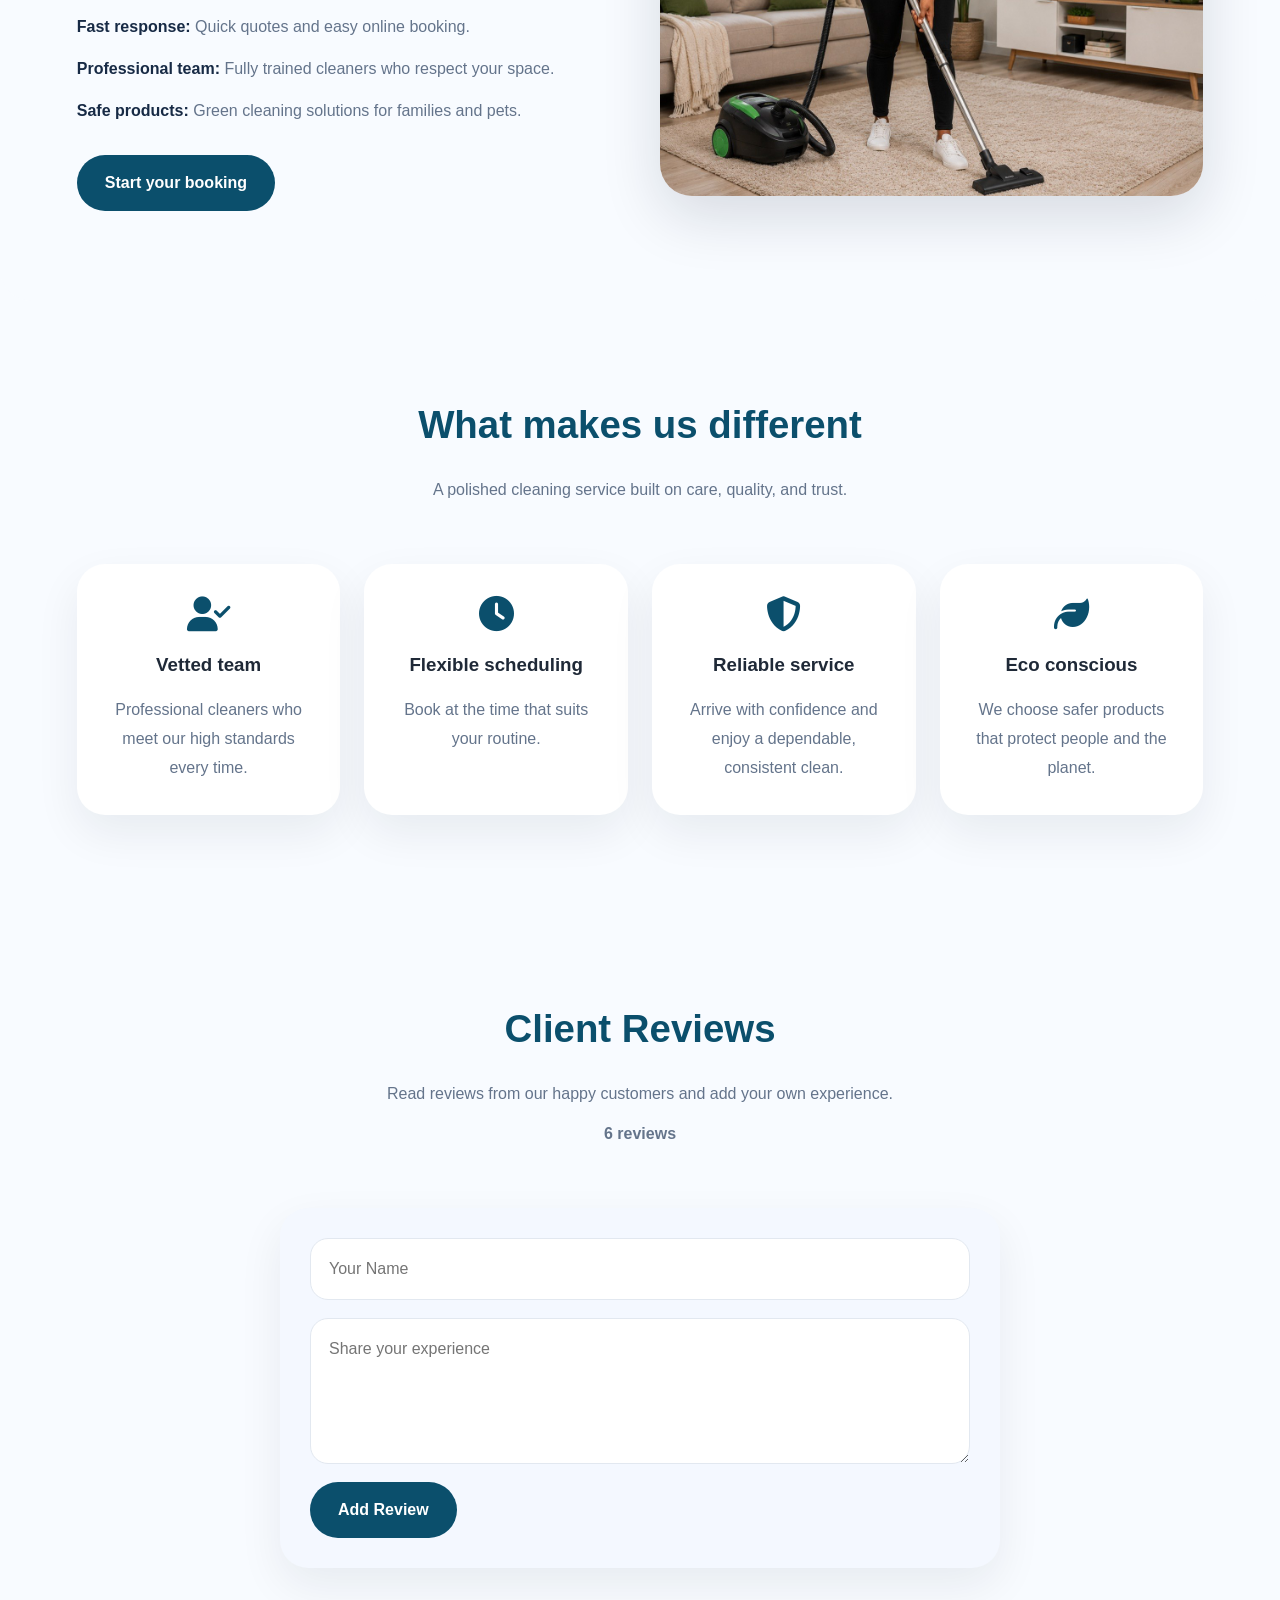
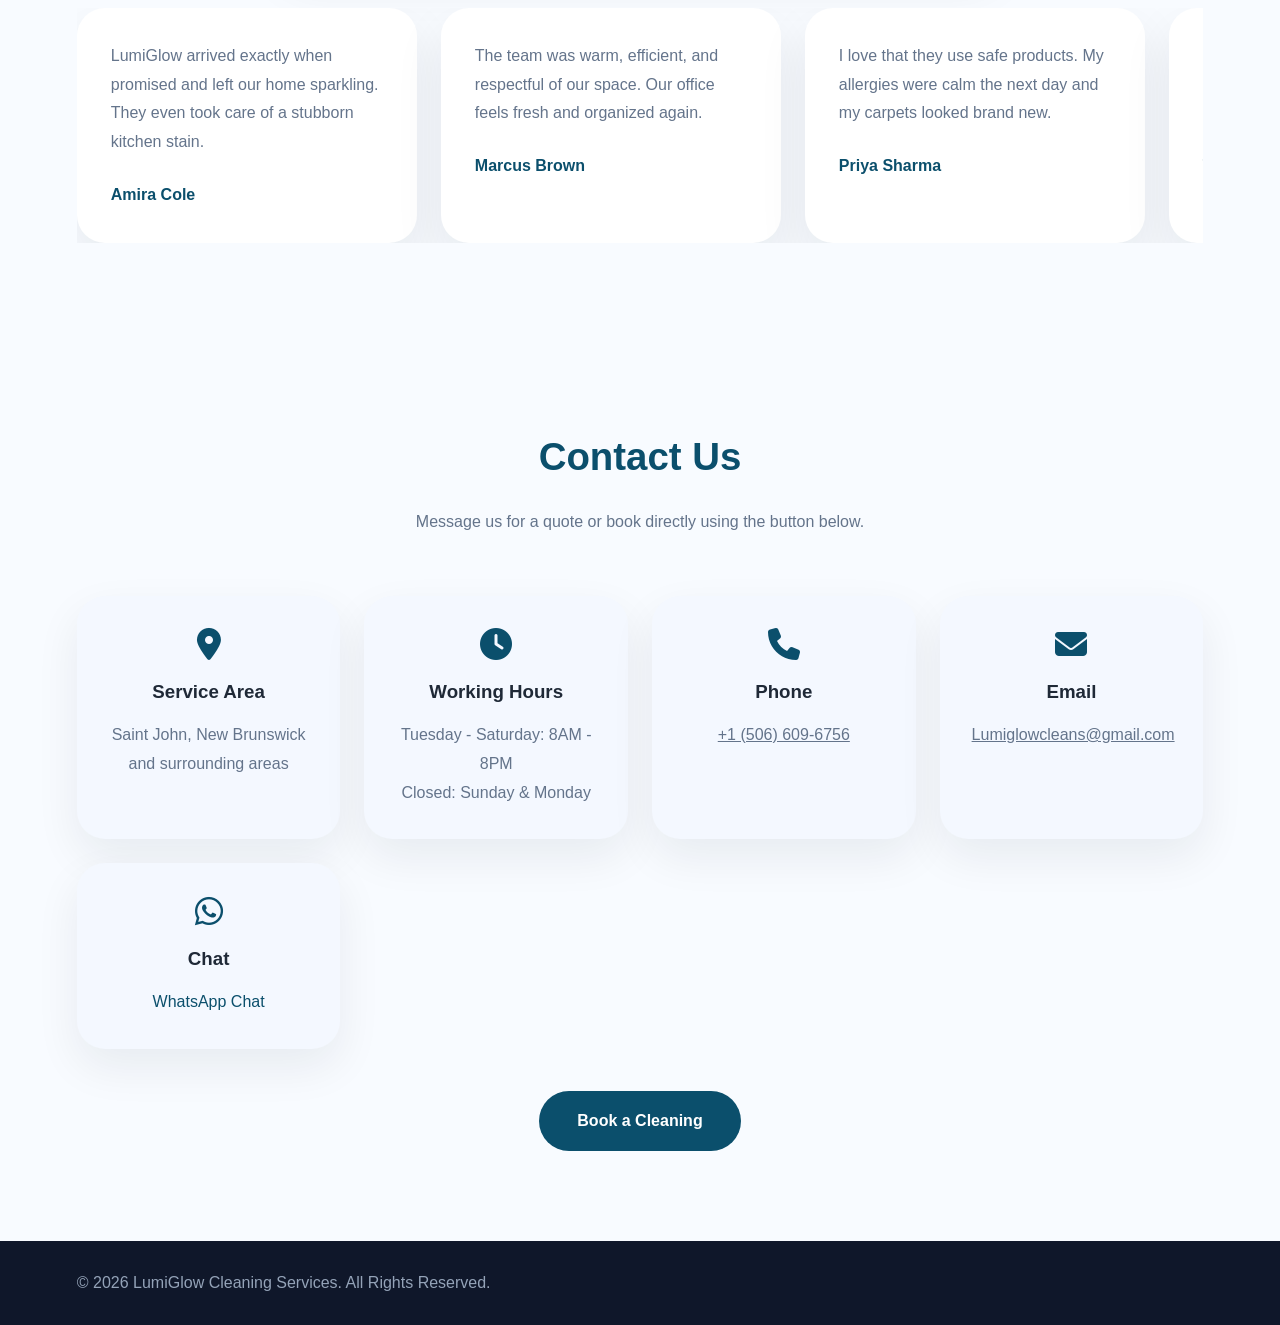
==== commit a6248dcd: "Fix review count and refresh review content" ====
--- a/index.html
+++ b/index.html
@@ -283,20 +283,28 @@
             <div class="reviews-slider">
                 <div class="review-track">
                     <div class="review-card">
-                        <p>LumiGlow arrived on time, cleaned every corner, and left the house smelling fresh. I will book them again.</p>
-                        <h4> Emmamuella Rigth.</h4>
-                    </div>
-                    <div class="review-card">
-                        <p>The team was friendly, thorough, and careful with our furniture. Our office looks better than ever.</p>
+                        <p>LumiGlow arrived exactly when promised and left our home sparkling. They even took care of a stubborn kitchen stain.</p>
+                        <h4>Amira Cole</h4>
+                    </div>
+                    <div class="review-card">
+                        <p>The team was warm, efficient, and respectful of our space. Our office feels fresh and organized again.</p>
                         <h4>Marcus Brown</h4>
                     </div>
                     <div class="review-card">
-                        <p>I appreciated the green cleaning products and the attention to detail. Great value for the service.</p>
-                        <h4> Priya Sharma</h4>
-                    </div>
-                    <div class="review-card">
-                        <p>Booking was easy, the crew was professional, and the result was exactly what we needed for our move-out clean.</p>
+                        <p>I love that they use safe products. My allergies were calm the next day and my carpets looked brand new.</p>
+                        <h4>Priya Sharma</h4>
+                    </div>
+                    <div class="review-card">
+                        <p>They handled our move-out clean quickly and left the house in perfect condition for the new tenants.</p>
                         <h4>Tyler Nelson</h4>
+                    </div>
+                    <div class="review-card">
+                        <p>Friendly booking process and a detailed follow-up. LumiGlow did a great job in our living room and bathrooms.</p>
+                        <h4>Chloe Williams</h4>
+                    </div>
+                    <div class="review-card">
+                        <p>Fast, reliable, and excellent value. The cleaners were professional and our kitchen was spotless.</p>
+                        <h4>Jackson Reed</h4>
                     </div>
                 </div>
             </div>
--- a/style.css
+++ b/style.css
@@ -90,9 +90,11 @@
 }
 
 header {
-    position: sticky;
+    position: fixed;
+    inset: 0 0 auto 0;
     top: 0;
-    z-index: 20;
+    width: 100%;
+    z-index: 999;
     background: rgba(255, 255, 255, 0.96);
     backdrop-filter: blur(10px);
     box-shadow: 0 10px 30px rgba(15, 23, 42, 0.08);
@@ -177,7 +179,8 @@
 }
 
 main {
-    overflow: hidden;
+    overflow: visible;
+    padding-top: 90px;
 }
 
 .hero {
@@ -465,10 +468,11 @@
 }
 
 .terms-page {
-    padding: 40px 6% 90px;
-    display: grid;
-    grid-template-columns: 1.7fr 1fr;
+    padding: 80px 6% 90px;
+    display: grid;
+    grid-template-columns: 1.7fr 0.85fr;
     gap: 36px;
+    align-items: start;
 }
 
 .terms-grid {
@@ -476,6 +480,7 @@
     grid-template-columns: repeat(2, minmax(0, 1fr));
     gap: 24px;
     counter-reset: term-counter;
+    margin-bottom: 0;
 }
 
 .terms-card {
@@ -533,18 +538,42 @@
     display: flex;
     flex-direction: column;
     justify-content: center;
+    gap: 24px;
     box-shadow: 0 25px 80px rgba(15, 23, 42, 0.18);
 }
 
 .terms-callout h3 {
-    margin-bottom: 20px;
+    margin-bottom: 0;
     font-size: clamp(2rem, 2.4vw, 2.6rem);
 }
 
 .terms-callout p {
-    margin-bottom: 30px;
-    color: rgba(255, 255, 255, 0.88);
+    margin: 0;
+    color: rgba(255, 255, 255, 0.92);
     line-height: 1.85;
+}
+
+.terms-callout-list {
+    list-style: none;
+    padding: 0;
+    margin: 0;
+    display: grid;
+    gap: 12px;
+}
+
+.terms-callout-list li {
+    display: flex;
+    align-items: flex-start;
+    gap: 12px;
+    color: rgba(255, 255, 255, 0.92);
+    font-size: 1rem;
+    line-height: 1.7;
+}
+
+.terms-callout-list li::before {
+    content: '•';
+    color: rgba(255, 255, 255, 0.95);
+    margin-top: 4px;
 }
 
 .terms-callout .btn {
@@ -661,8 +690,9 @@
     display: none;
     justify-content: center;
     align-items: center;
-    padding: 24px;
+    padding: 16px;
     z-index: 10000;
+    overflow-y: auto;
 }
 
 .gallery-overlay.active {
@@ -670,13 +700,15 @@
 }
 
 .gallery-overlay-panel {
-    width: min(980px, 100%);
+    width: min(900px, 100%);
     max-height: 92vh;
     overflow: hidden;
     background: rgba(255, 255, 255, 0.98);
     border-radius: 32px;
     box-shadow: 0 40px 120px rgba(15, 23, 42, 0.24);
     position: relative;
+    display: grid;
+    grid-template-columns: 1fr;
 }
 
 .overlay-close {
@@ -699,16 +731,17 @@
 
 .gallery-overlay-media {
     width: 100%;
-    min-height: 420px;
+    max-height: 70vh;
     background: #000;
     display: grid;
     place-items: center;
+    overflow: hidden;
 }
 
 .gallery-overlay-media img,
 .gallery-overlay-media video {
     width: 100%;
-    height: 100%;
+    max-height: 70vh;
     object-fit: contain;
 }
 
@@ -825,9 +858,10 @@
 }
 
 .review-count {
+    display: inline-block;
     margin-top: 12px;
-    color: var(--text-light);
-    font-weight: 600;
+    color: var(--text-dark);
+    font-weight: 700;
 }
 
 .review-track {
@@ -835,6 +869,18 @@
     gap: 24px;
     width: max-content;
     animation: scrollReviews 25s linear infinite;
+}
+
+.review-count {
+    display: inline-block;
+    margin-top: 12px;
+    color: var(--text-light);
+    font-weight: 700;
+}
+
+.reviews-slider {
+    overflow: hidden;
+    width: 100%;
 }
 
 .review-card {
@@ -1128,6 +1174,17 @@
         align-items: stretch;
     }
 
+    .gallery-overlay-panel {
+        width: 100%;
+        max-height: none;
+        border-radius: 24px;
+    }
+
+    .gallery-overlay-media img,
+    .gallery-overlay-media video {
+        max-height: 55vh;
+    }
+
     .booking-page {
         padding: 0 4% 60px;
         overflow-x: hidden;
@@ -1159,7 +1216,8 @@
     .service-card,
     .why-box,
     .contact-box,
-    .review-card {
+    .review-card,
+    .terms-callout {
         border-radius: 24px;
     }
 }
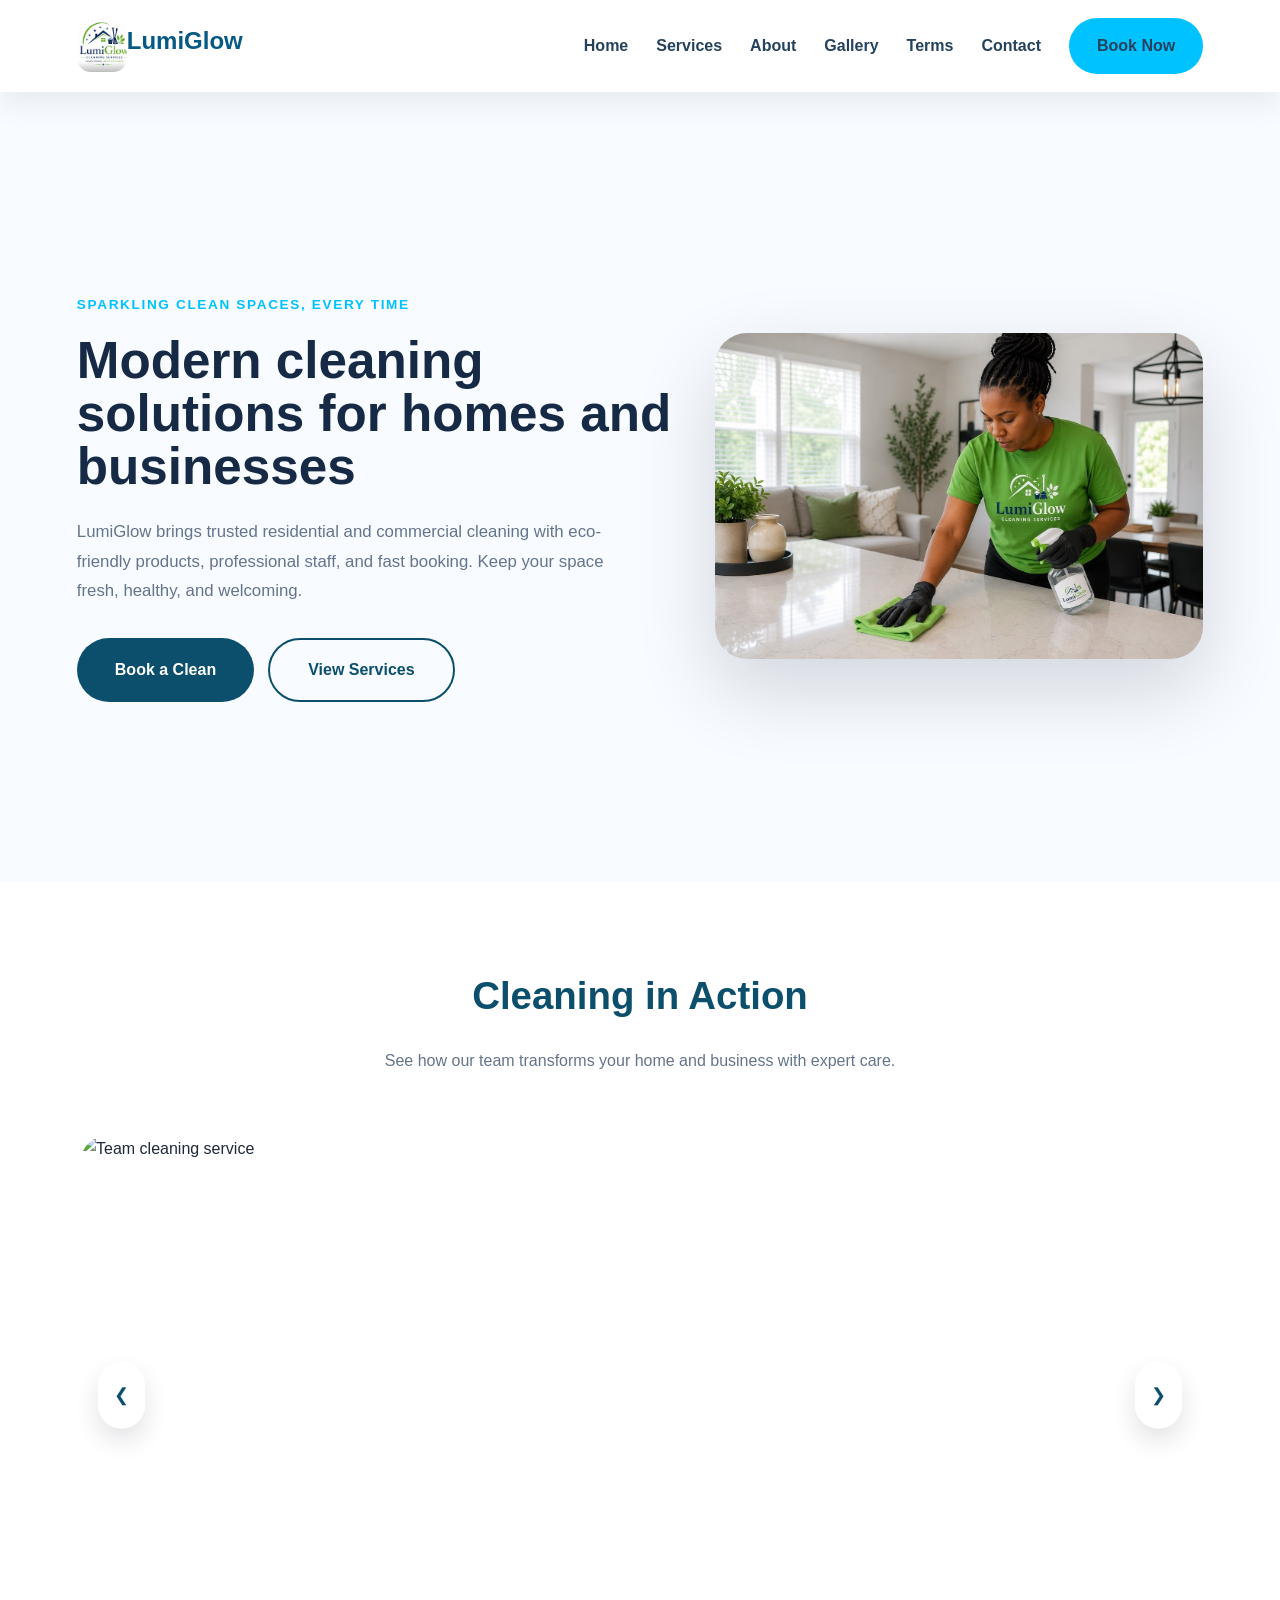
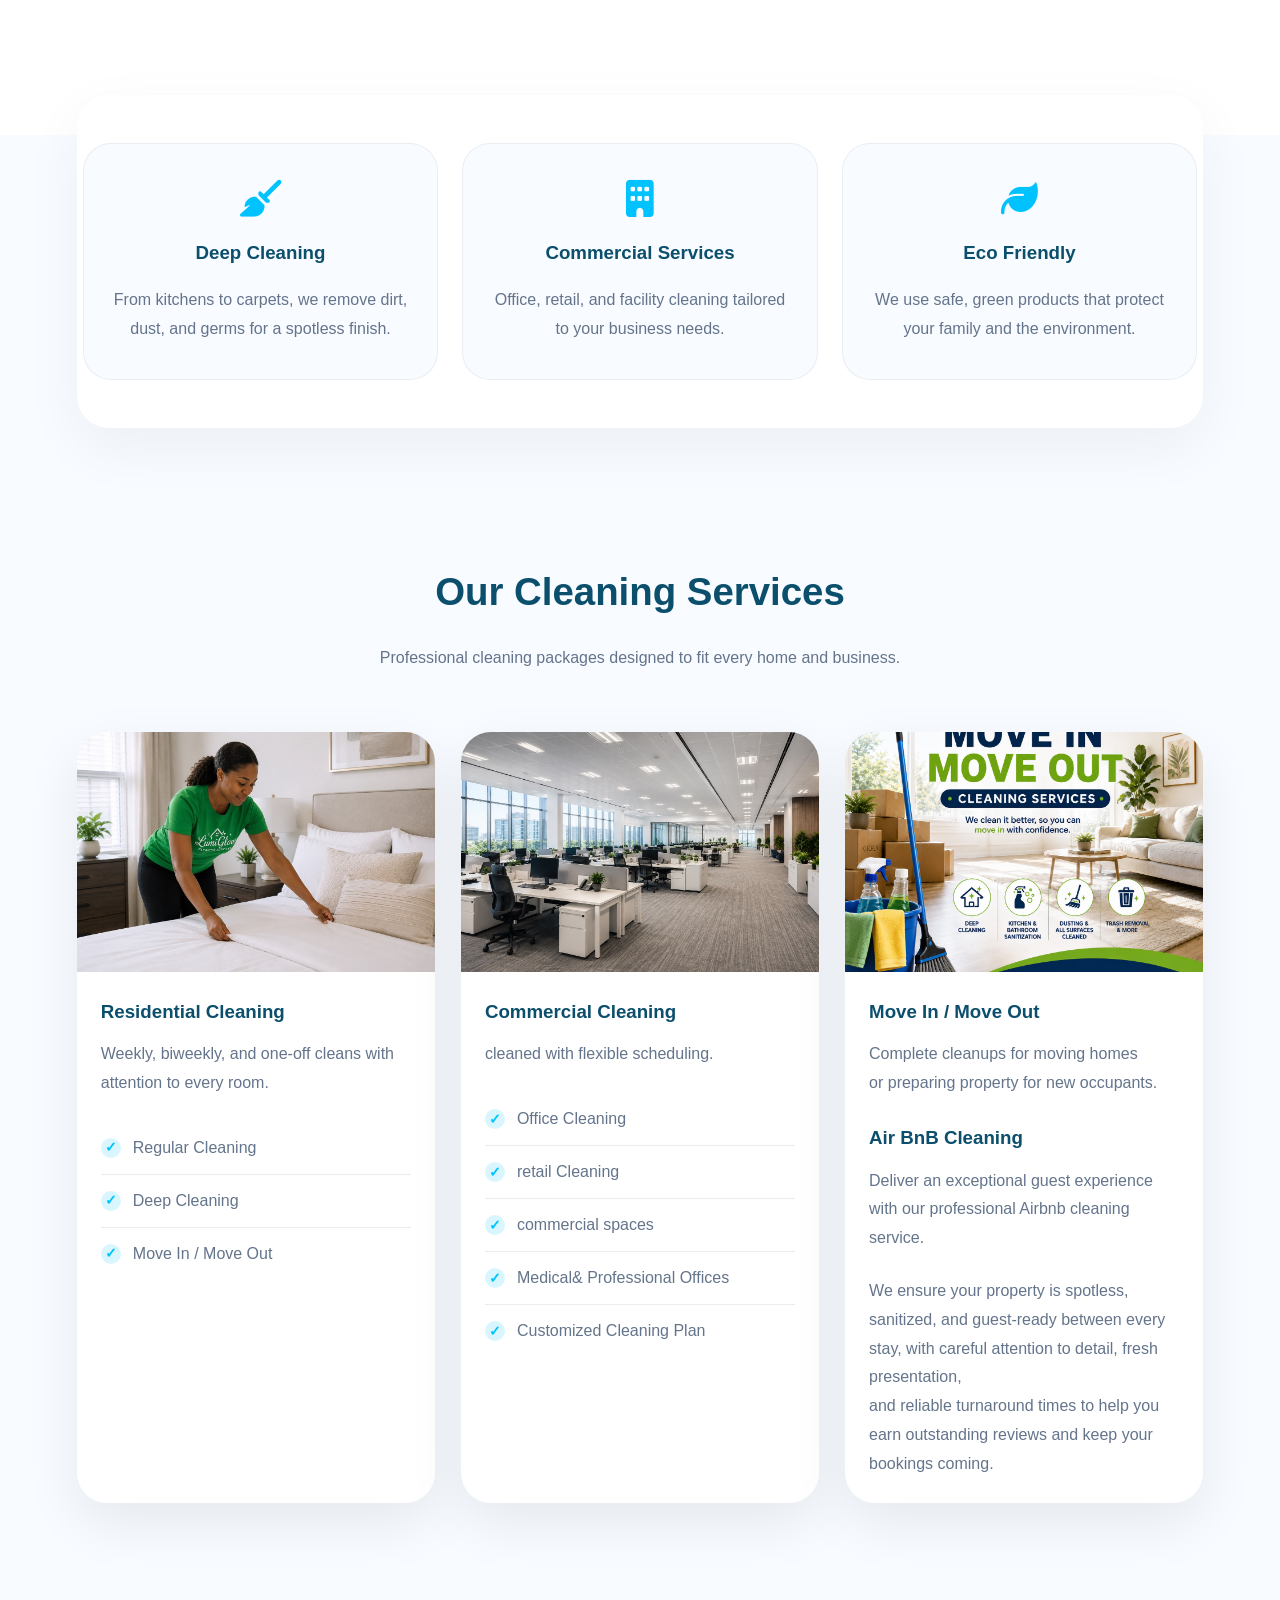
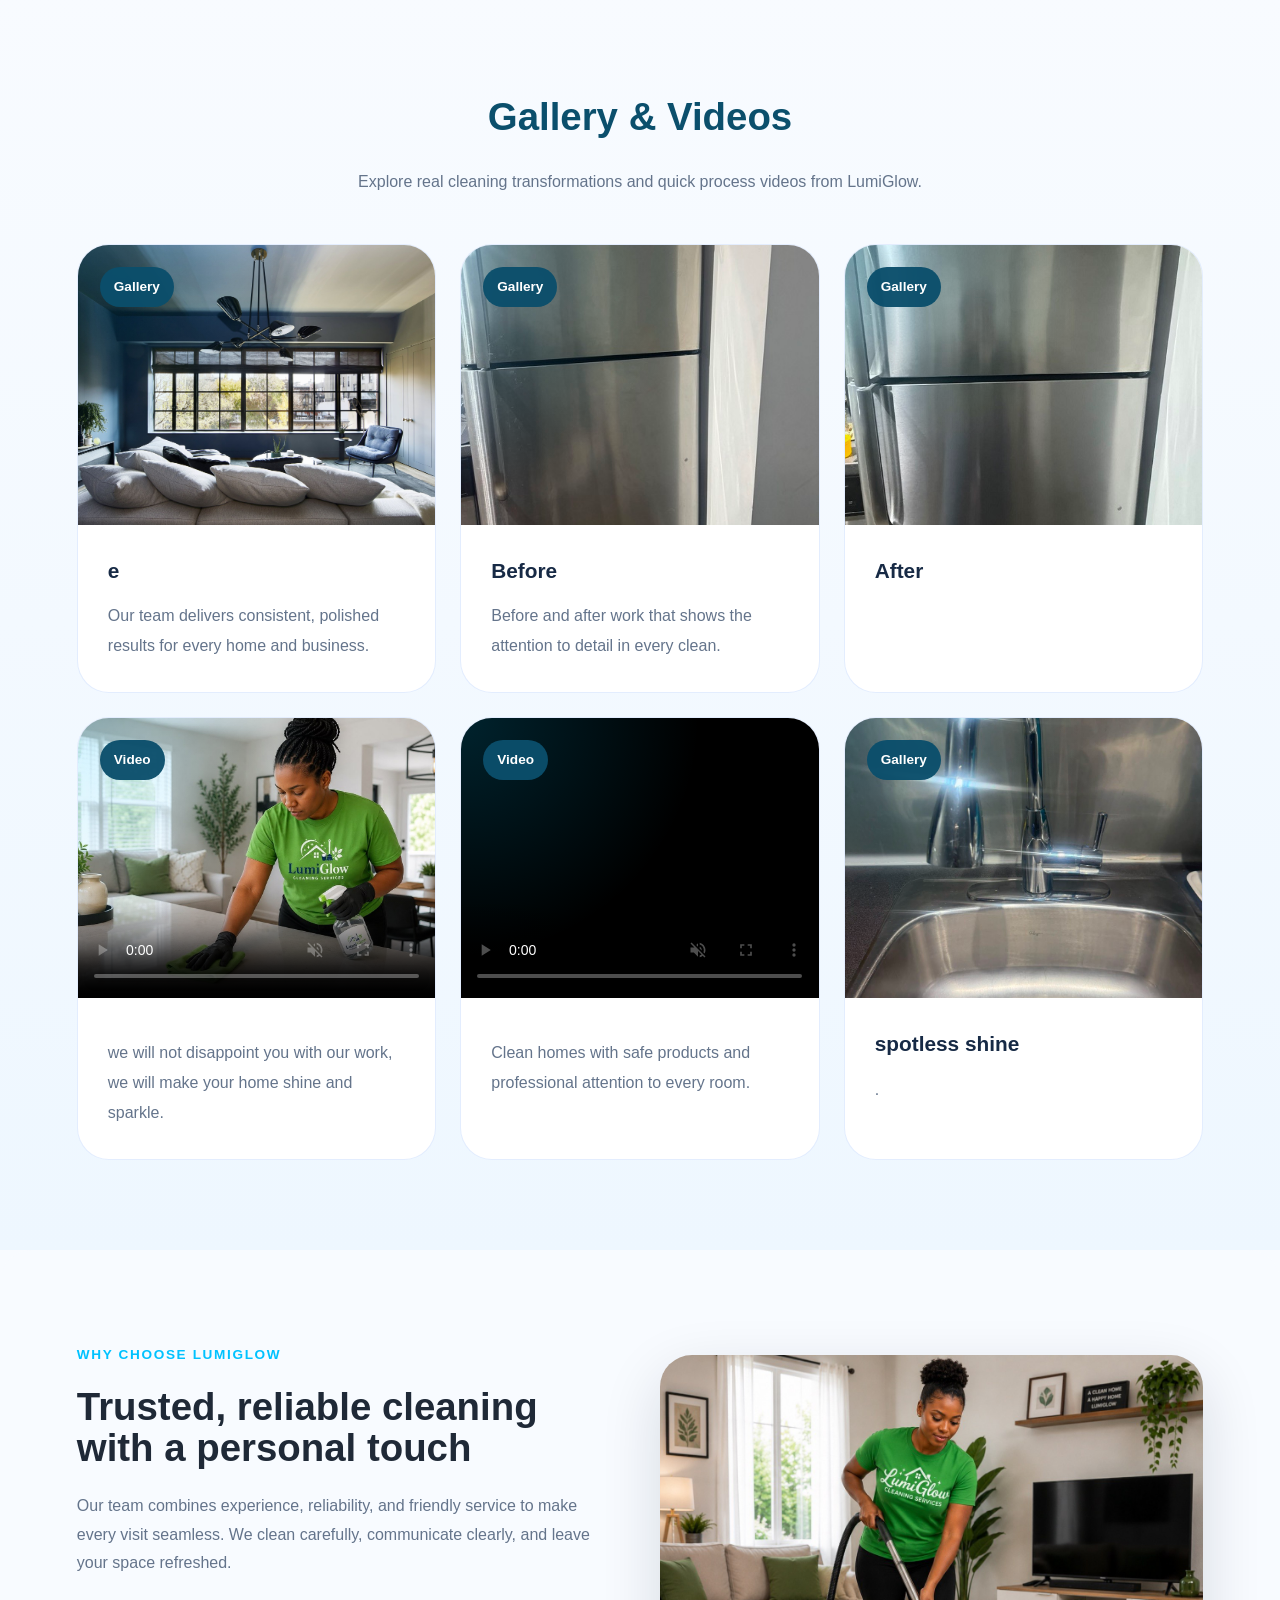
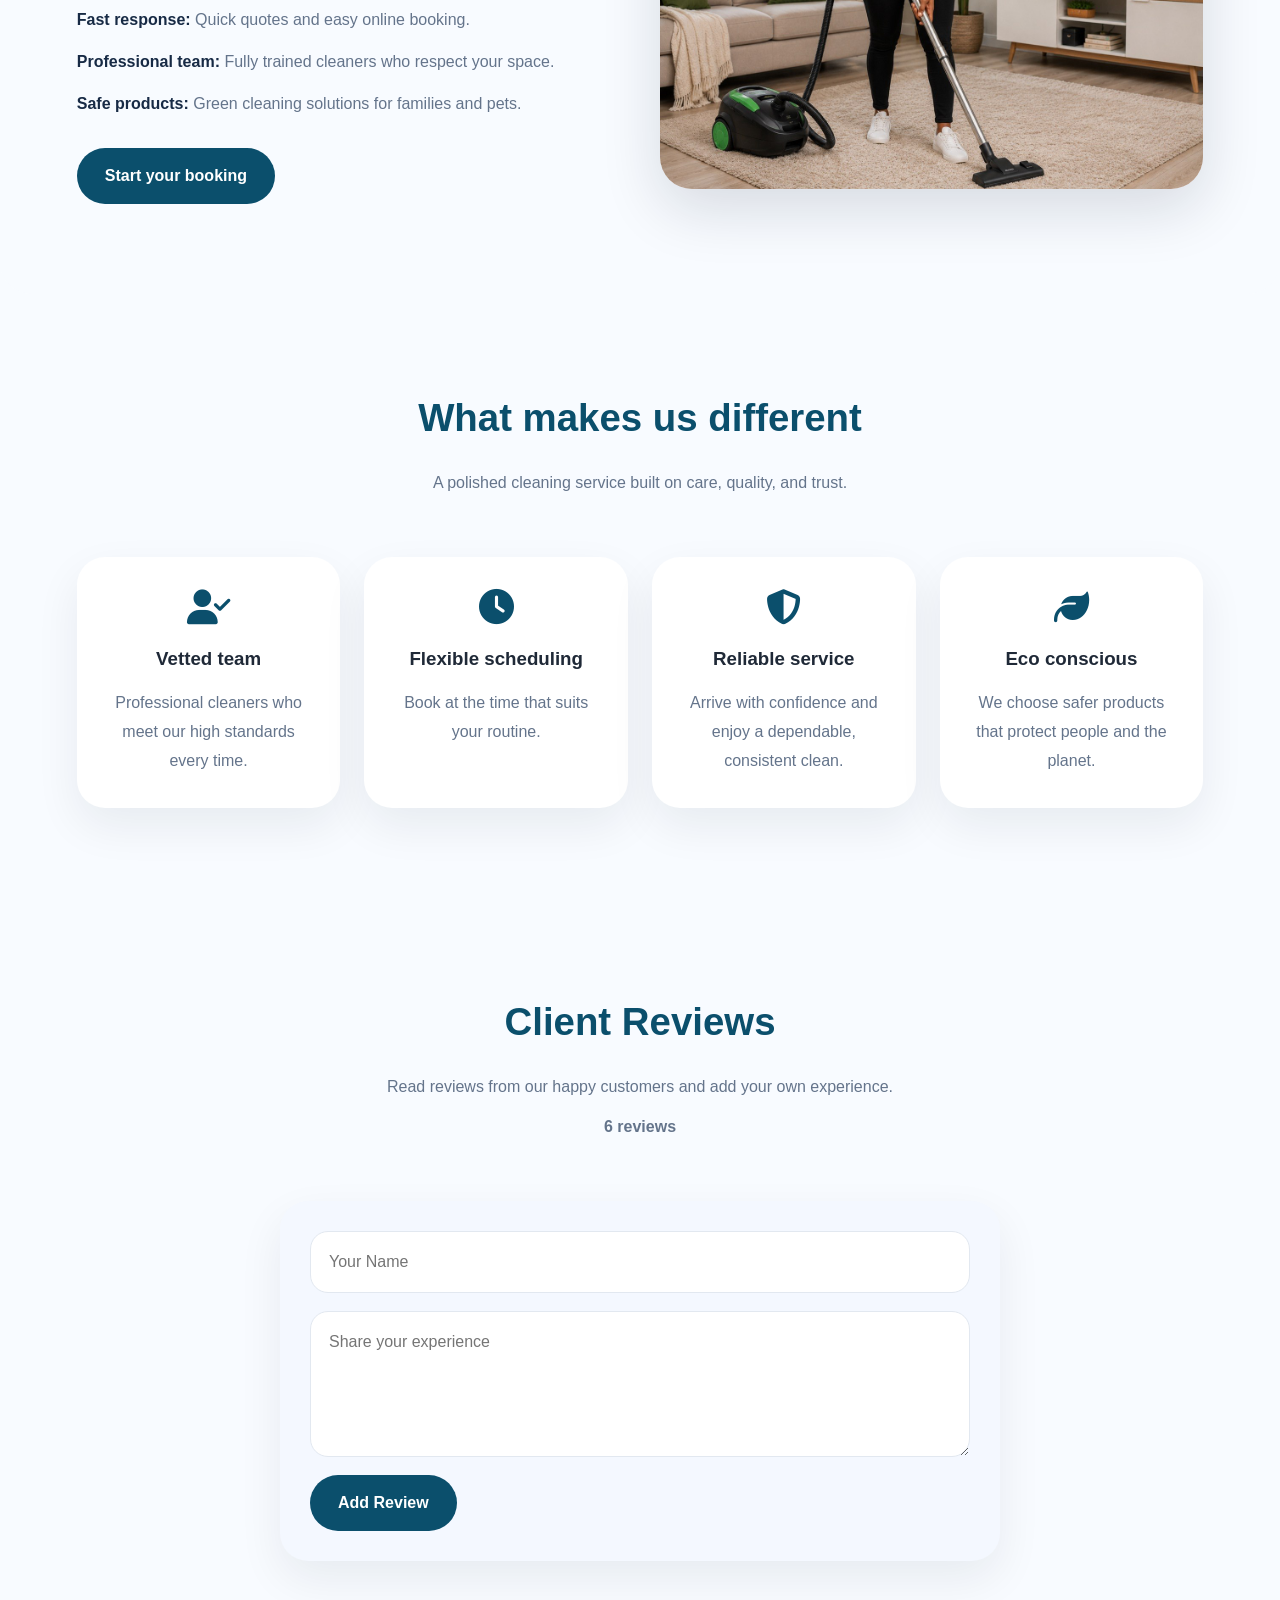
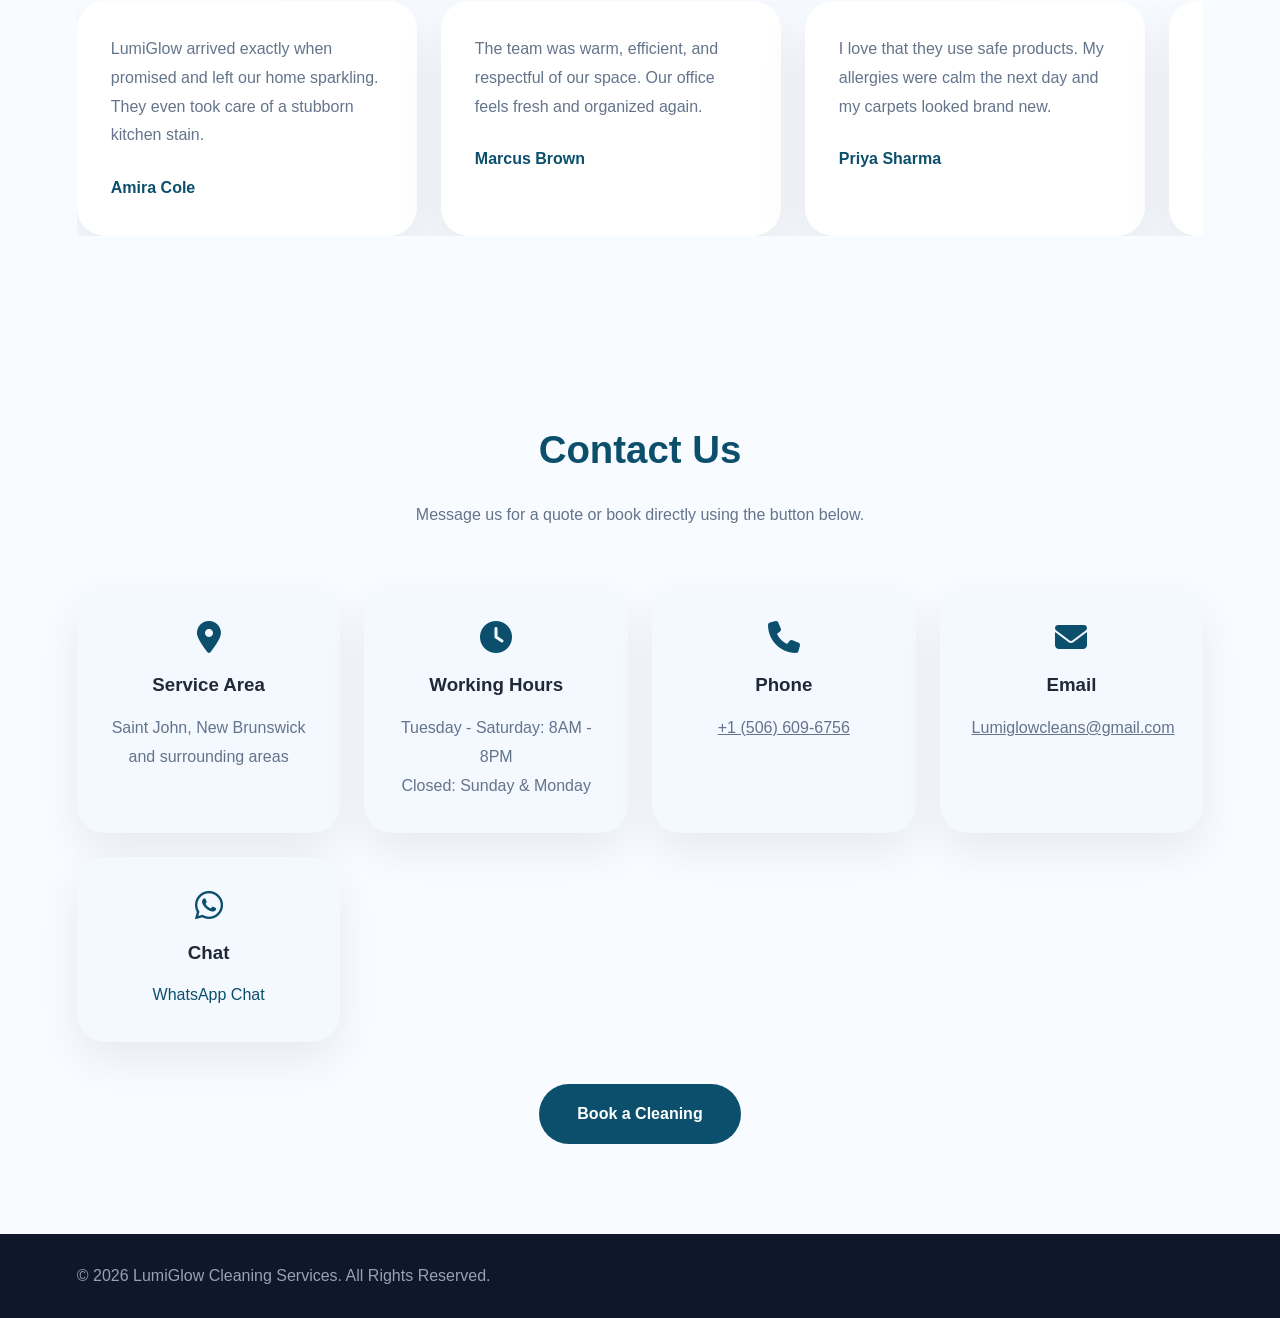
==== commit de8d5e4b: "Auto commit: save workspace changes on 20260825-065003" ====
--- a/index.html
+++ b/index.html
@@ -185,7 +185,7 @@
                     </ul>
                 </article>
                 <article class="service-card">
-                    <img src="Images/house-cleaning-housework-concept-housekeeping-housecleaning-service-close-up-basin-cleaning-products-washcloths-308360950.webp" alt="Move in/out cleaning">
+                    <img src="Images/ChatGPT Image Aug 25, 2026, 06_46_27 AM.png" alt="Move in/out cleaning">
                     <h3>Move In / Move Out</h3>
                     <p>Complete cleanups for moving homes <br> or preparing property for new occupants.</p>
                     <h3>Air BnB Cleaning</h3>
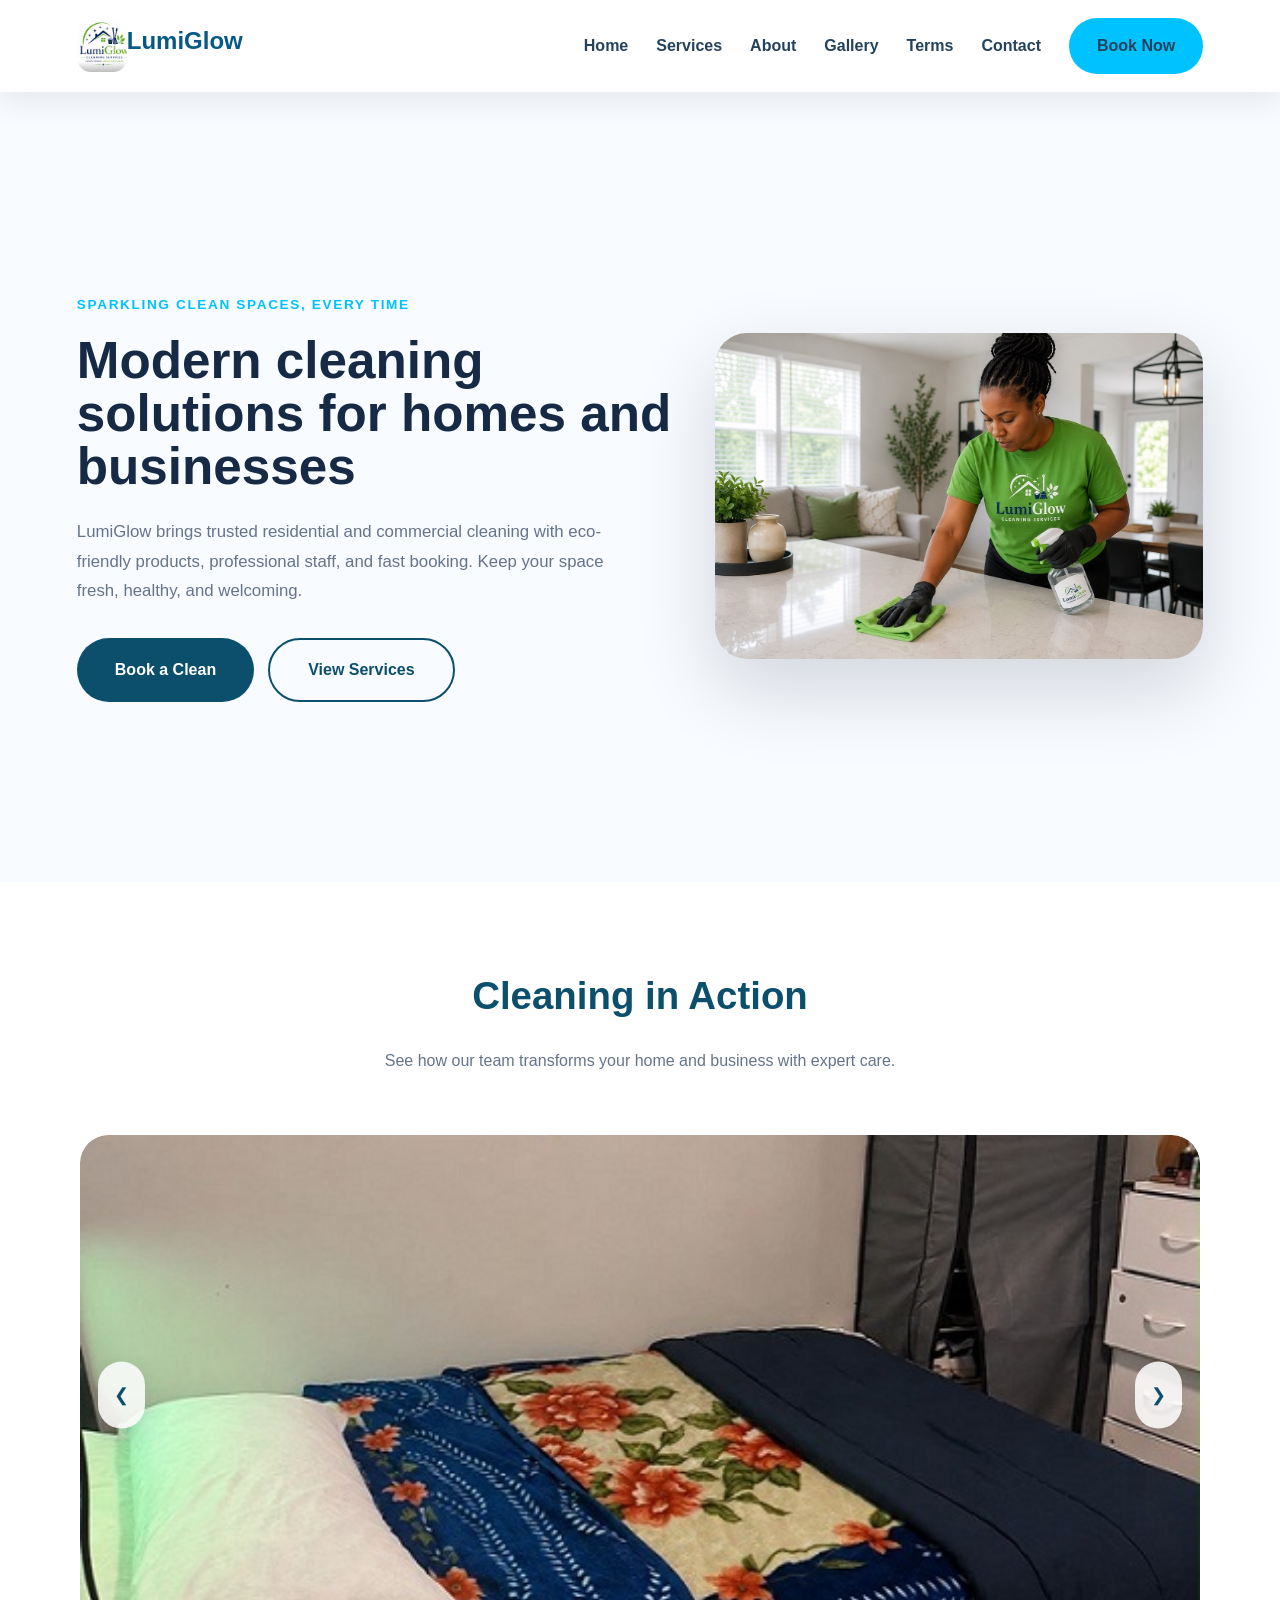
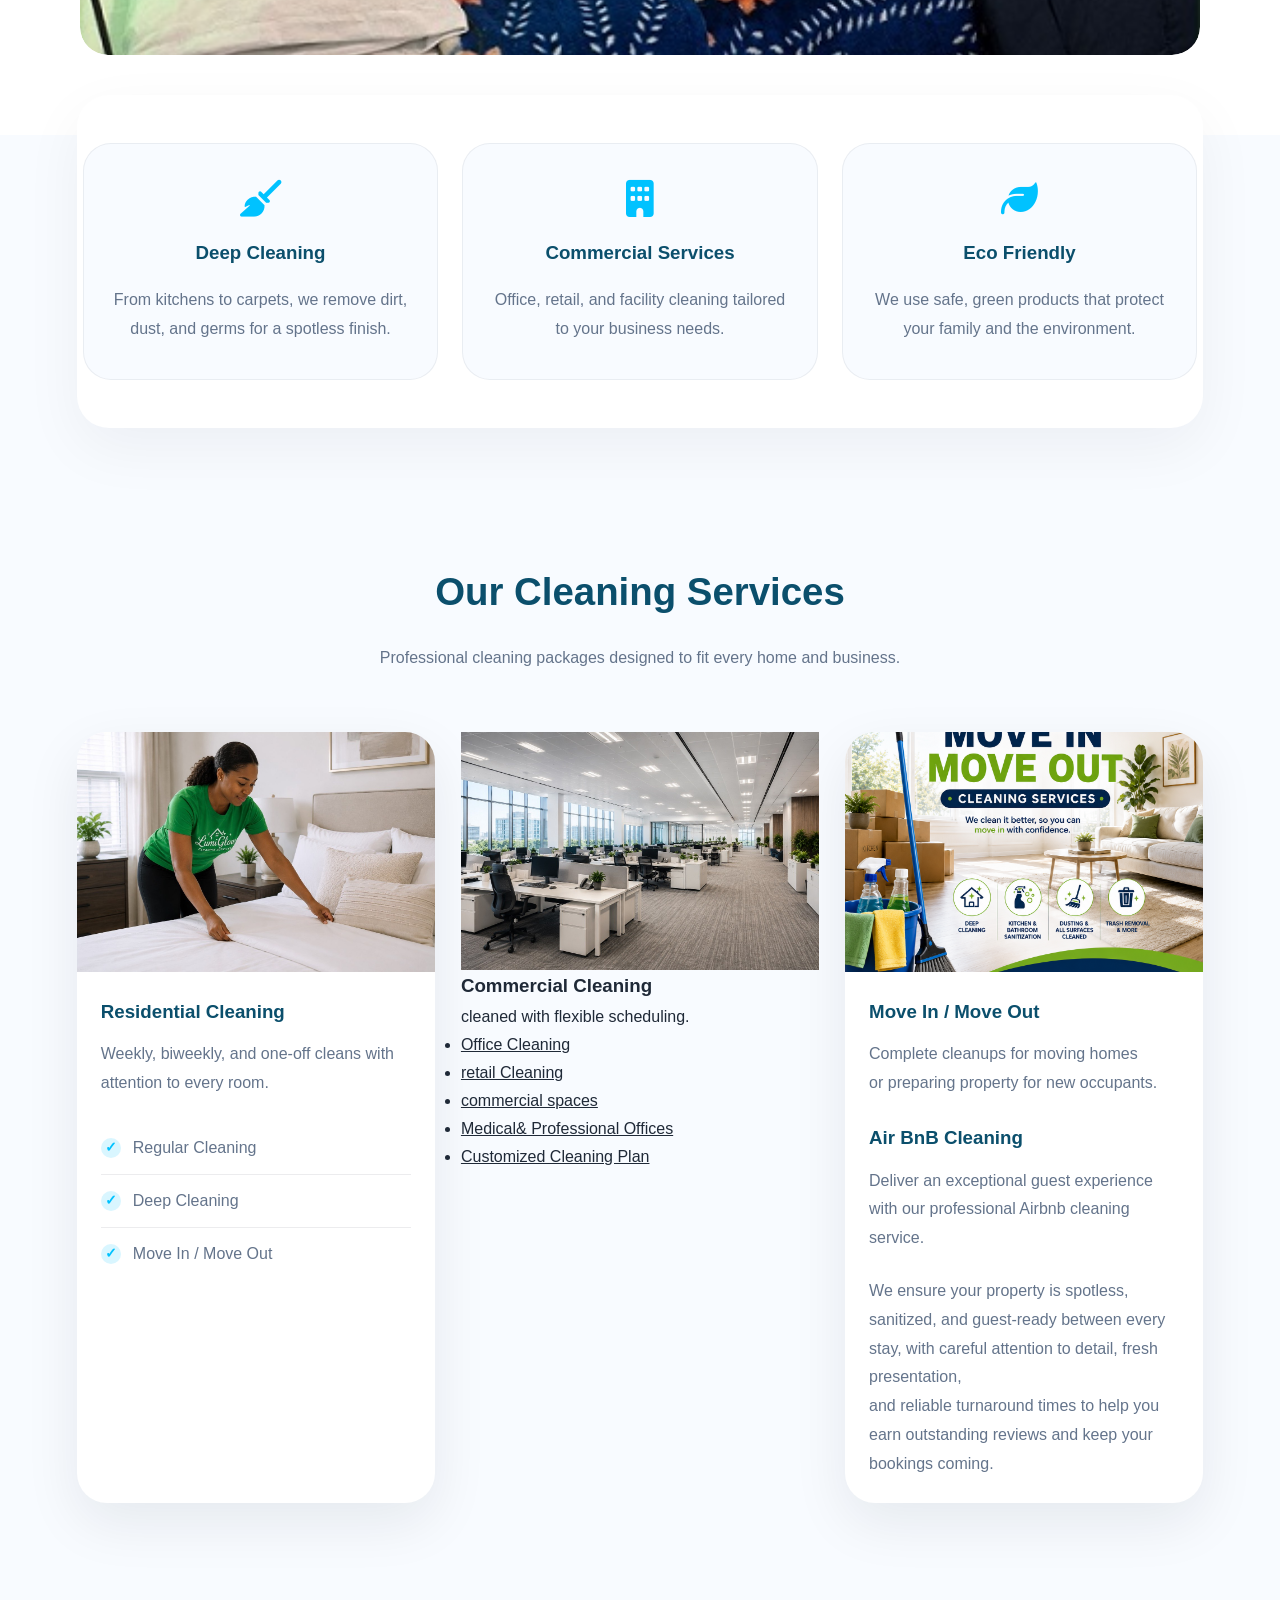
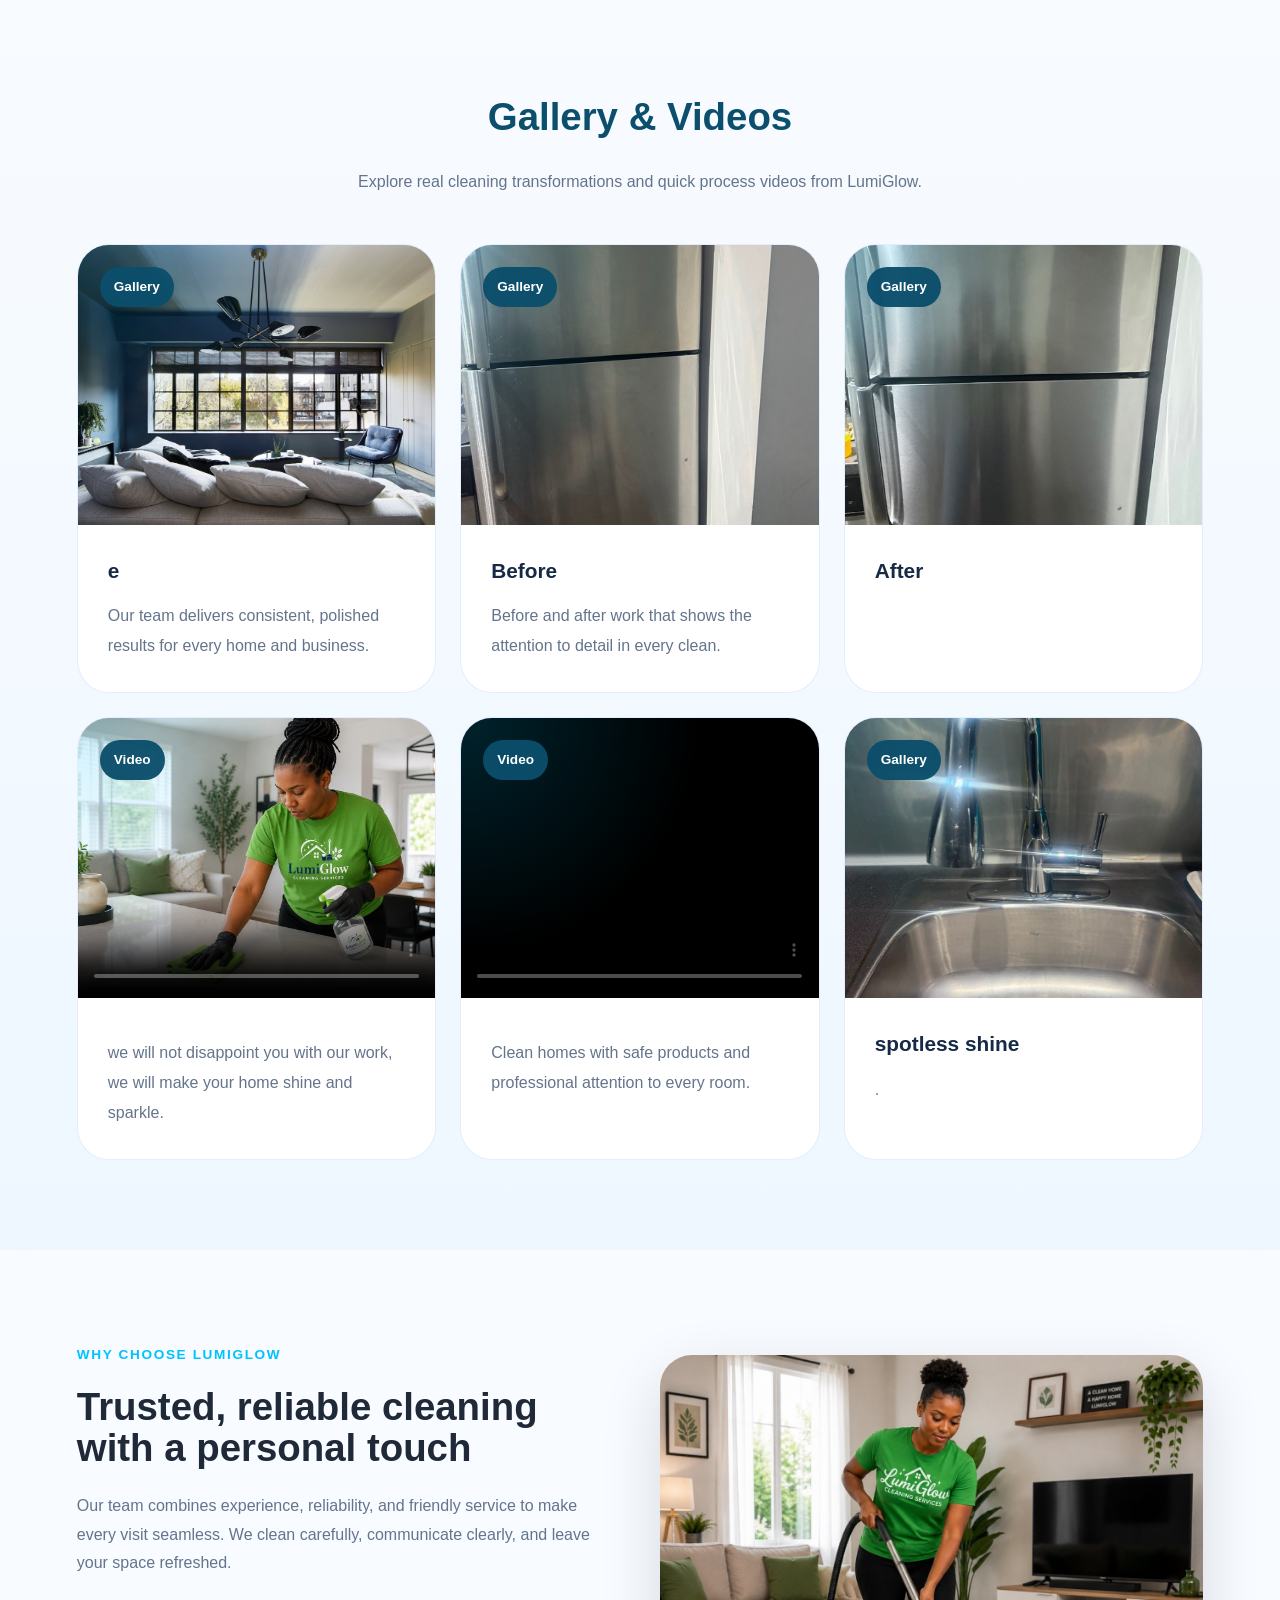
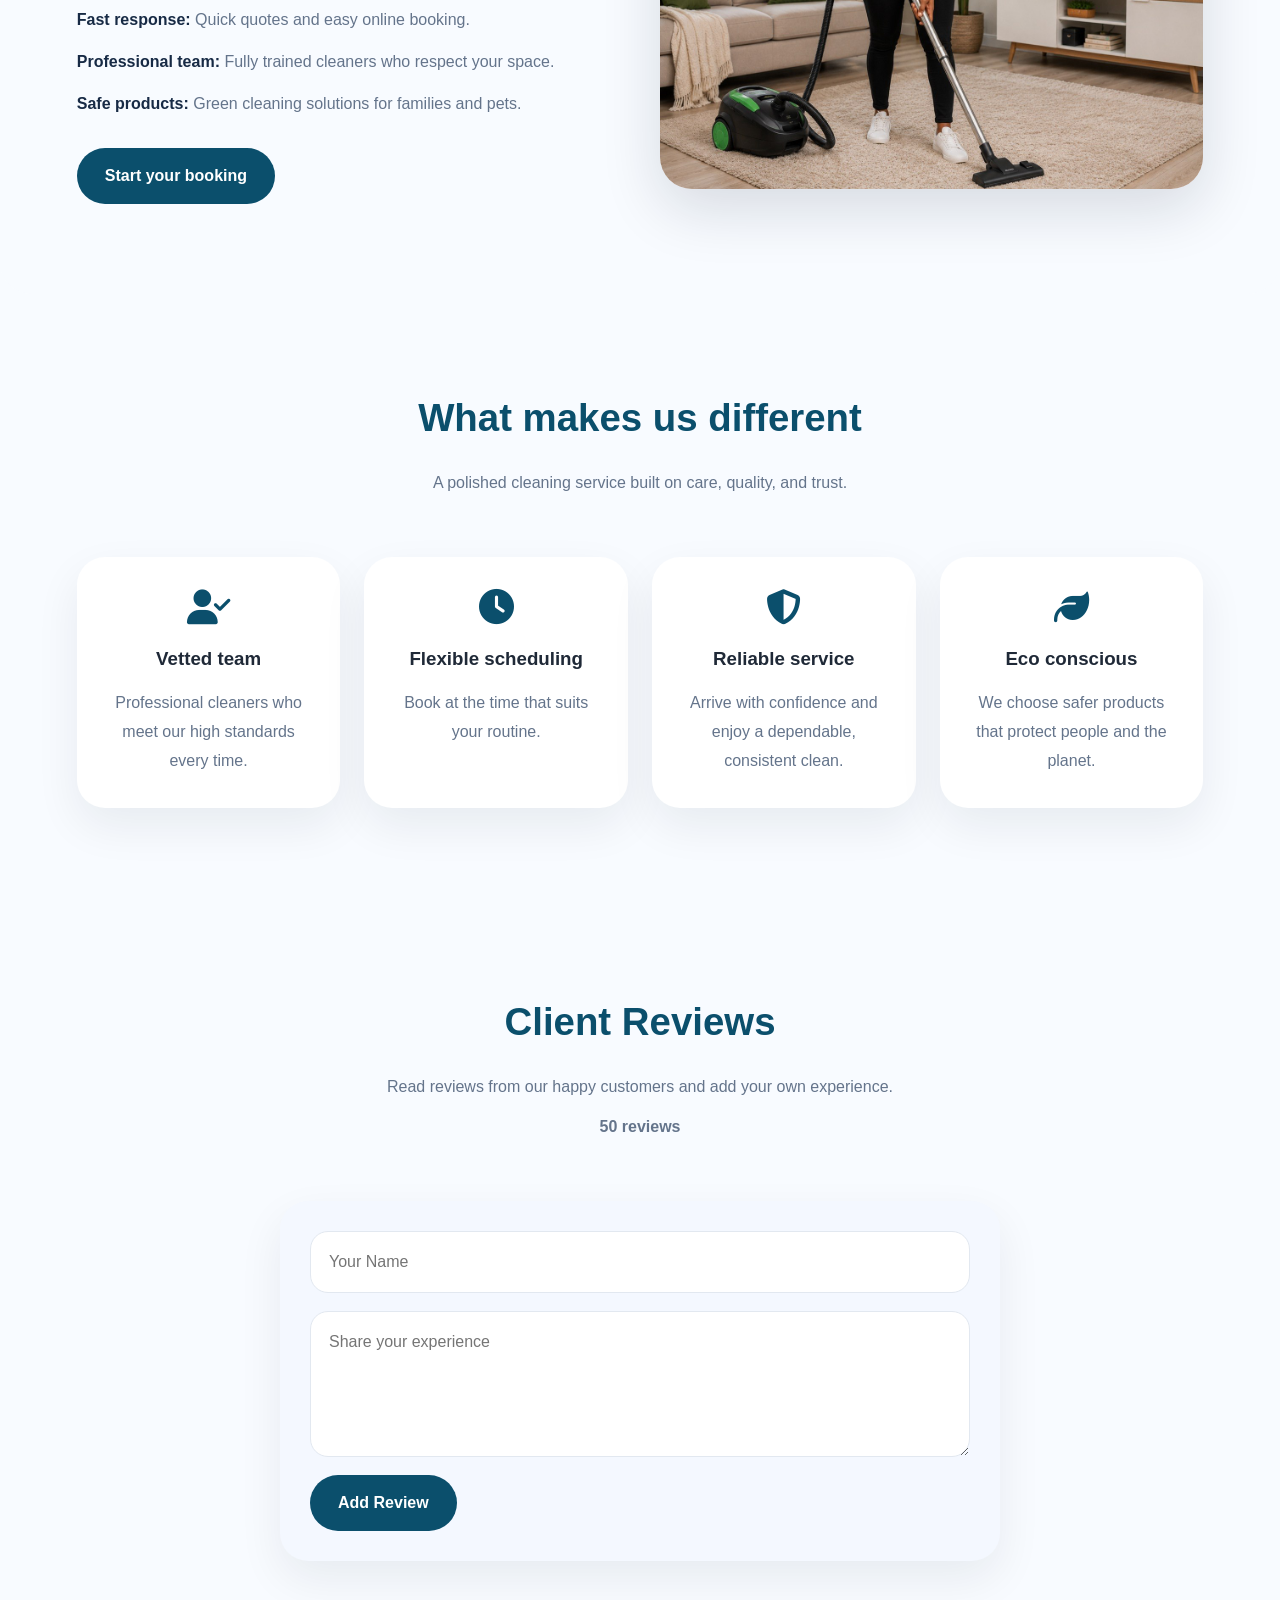
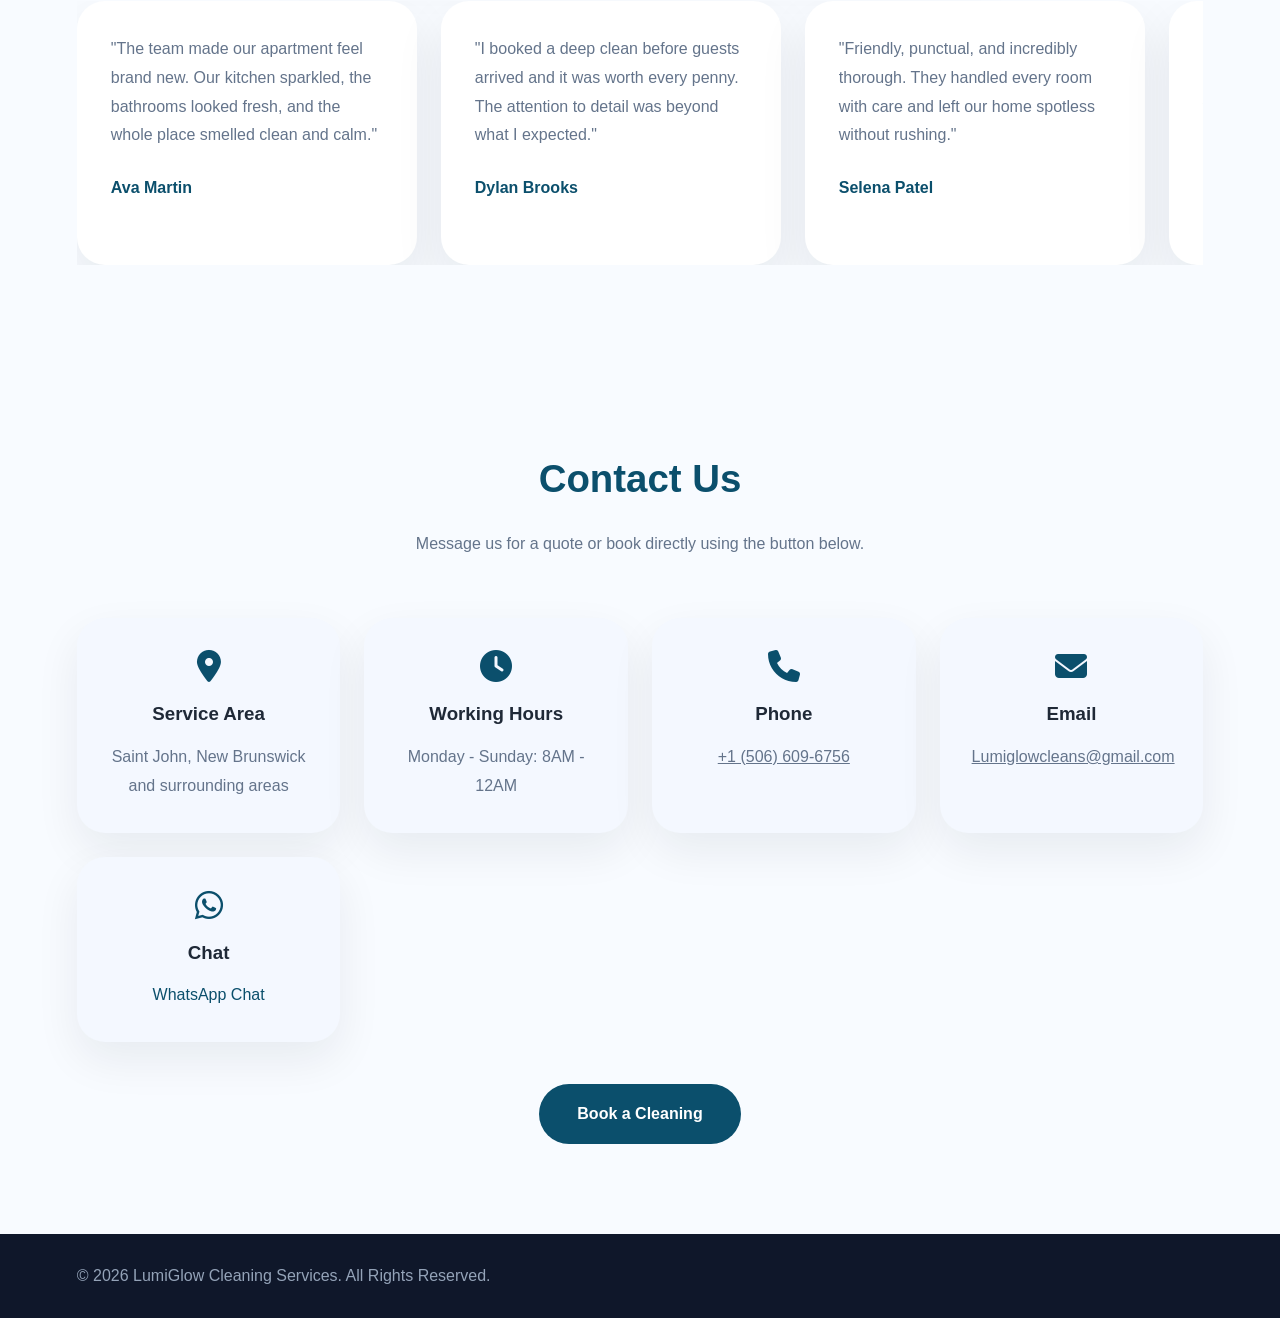
==== commit 34f685b9: "Update hours and review content" ====
--- a/index.html
+++ b/index.html
@@ -94,7 +94,7 @@
                 <li><a href="#contact">Contact</a></li>
                 <li><a class="btn btn-nav" href="booking.html">Book Now</a></li>
             </ul>
-            <button class="menu-btn" id="menuBtn">
+            <button class="menu-btn     " id="menuBtn">
                 <i class="fa-solid fa-bars menu-icon"></i>
                 <i class="fa-solid fa-times close-icon"></i>
             </button>
@@ -124,7 +124,7 @@
             </div>
             <div class="carousel">
                 <div class="slides active">
-                    <img src="Images/img1.jpg" alt="Team cleaning service">
+                    <img src="Images/after.jpg" alt="Team cleaning service">
                 </div>
                 <div class="slides">
                     <img src="Images/booking.jpg" alt="Residential cleaning example">
@@ -172,7 +172,7 @@
 
                     </ul>
                 </article>
-                <article class="service-card">
+                <article class="sevice-card">
                     <img src="Images/office.jpg" alt="Commercial cleaning">
                     <h3>Commercial Cleaning</h3>
                     <p>cleaned with flexible scheduling.</p>
@@ -271,7 +271,7 @@
             <div class="section-header">
                 <h2>Client Reviews</h2>
                 <p class="section-subtitle">Read reviews from our happy customers and add your own experience.</p>
-                <p class="review-count">87 reviews</p>
+                <p class="review-count">48 reviews</p>
             </div>
             <div class="review-form-card">
                 <form class="review-form">
@@ -281,32 +281,7 @@
                 </form>
             </div>
             <div class="reviews-slider">
-                <div class="review-track">
-                    <div class="review-card">
-                        <p>LumiGlow arrived exactly when promised and left our home sparkling. They even took care of a stubborn kitchen stain.</p>
-                        <h4>Amira Cole</h4>
-                    </div>
-                    <div class="review-card">
-                        <p>The team was warm, efficient, and respectful of our space. Our office feels fresh and organized again.</p>
-                        <h4>Marcus Brown</h4>
-                    </div>
-                    <div class="review-card">
-                        <p>I love that they use safe products. My allergies were calm the next day and my carpets looked brand new.</p>
-                        <h4>Priya Sharma</h4>
-                    </div>
-                    <div class="review-card">
-                        <p>They handled our move-out clean quickly and left the house in perfect condition for the new tenants.</p>
-                        <h4>Tyler Nelson</h4>
-                    </div>
-                    <div class="review-card">
-                        <p>Friendly booking process and a detailed follow-up. LumiGlow did a great job in our living room and bathrooms.</p>
-                        <h4>Chloe Williams</h4>
-                    </div>
-                    <div class="review-card">
-                        <p>Fast, reliable, and excellent value. The cleaners were professional and our kitchen was spotless.</p>
-                        <h4>Jackson Reed</h4>
-                    </div>
-                </div>
+                <div class="review-track"></div>
             </div>
         </section>
 
@@ -324,8 +299,7 @@
                 <div class="contact-box">
                     <i class="fa-solid fa-clock"></i>
                     <h3>Working Hours</h3>
-                    <p>Tuesday - Saturday: 8AM - 8PM</p>
-                    <p>Closed: Sunday & Monday</p>
+                    <p>Monday - Sunday: 8AM - 12AM</p>
                 </div>
                 <div class="contact-box">
                     <i class="fa-solid fa-phone"></i>
@@ -359,3 +333,4 @@
     <script src="script.js"></script>
 </body>
 </html>
+ 
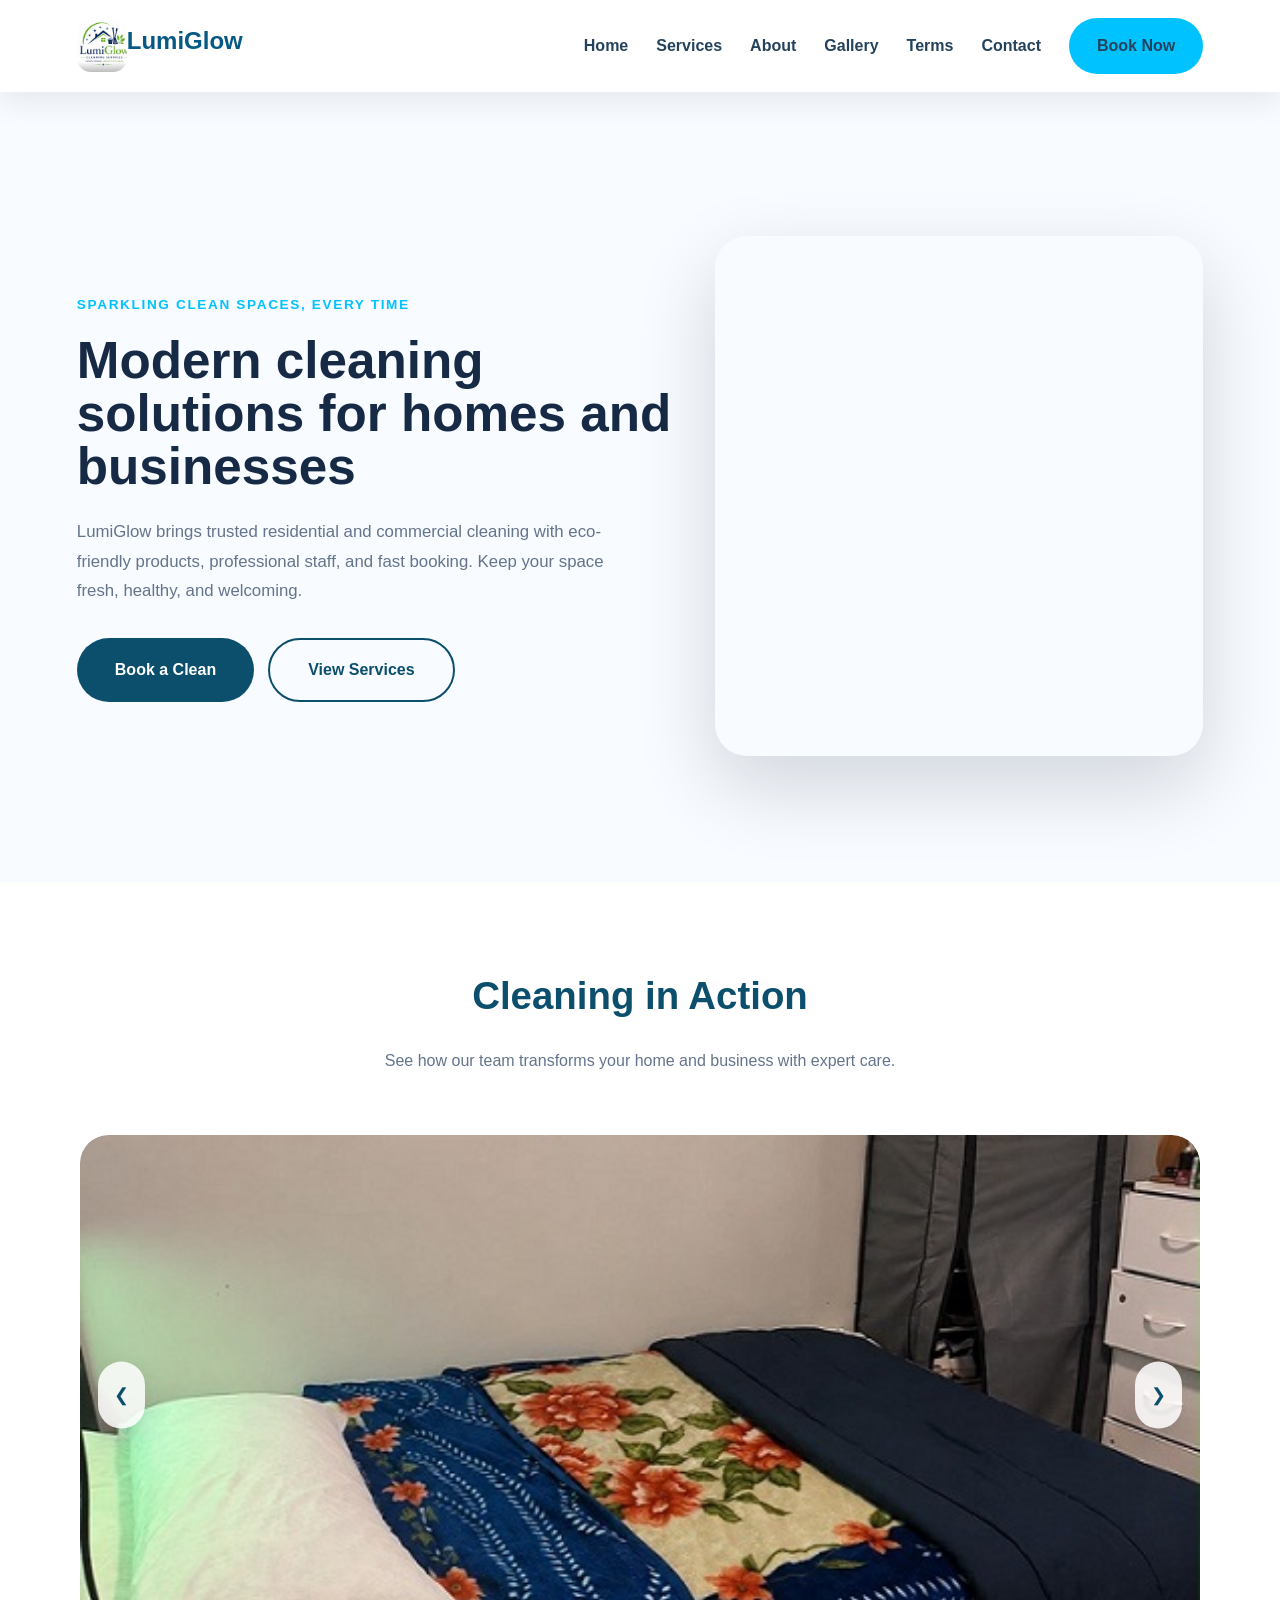
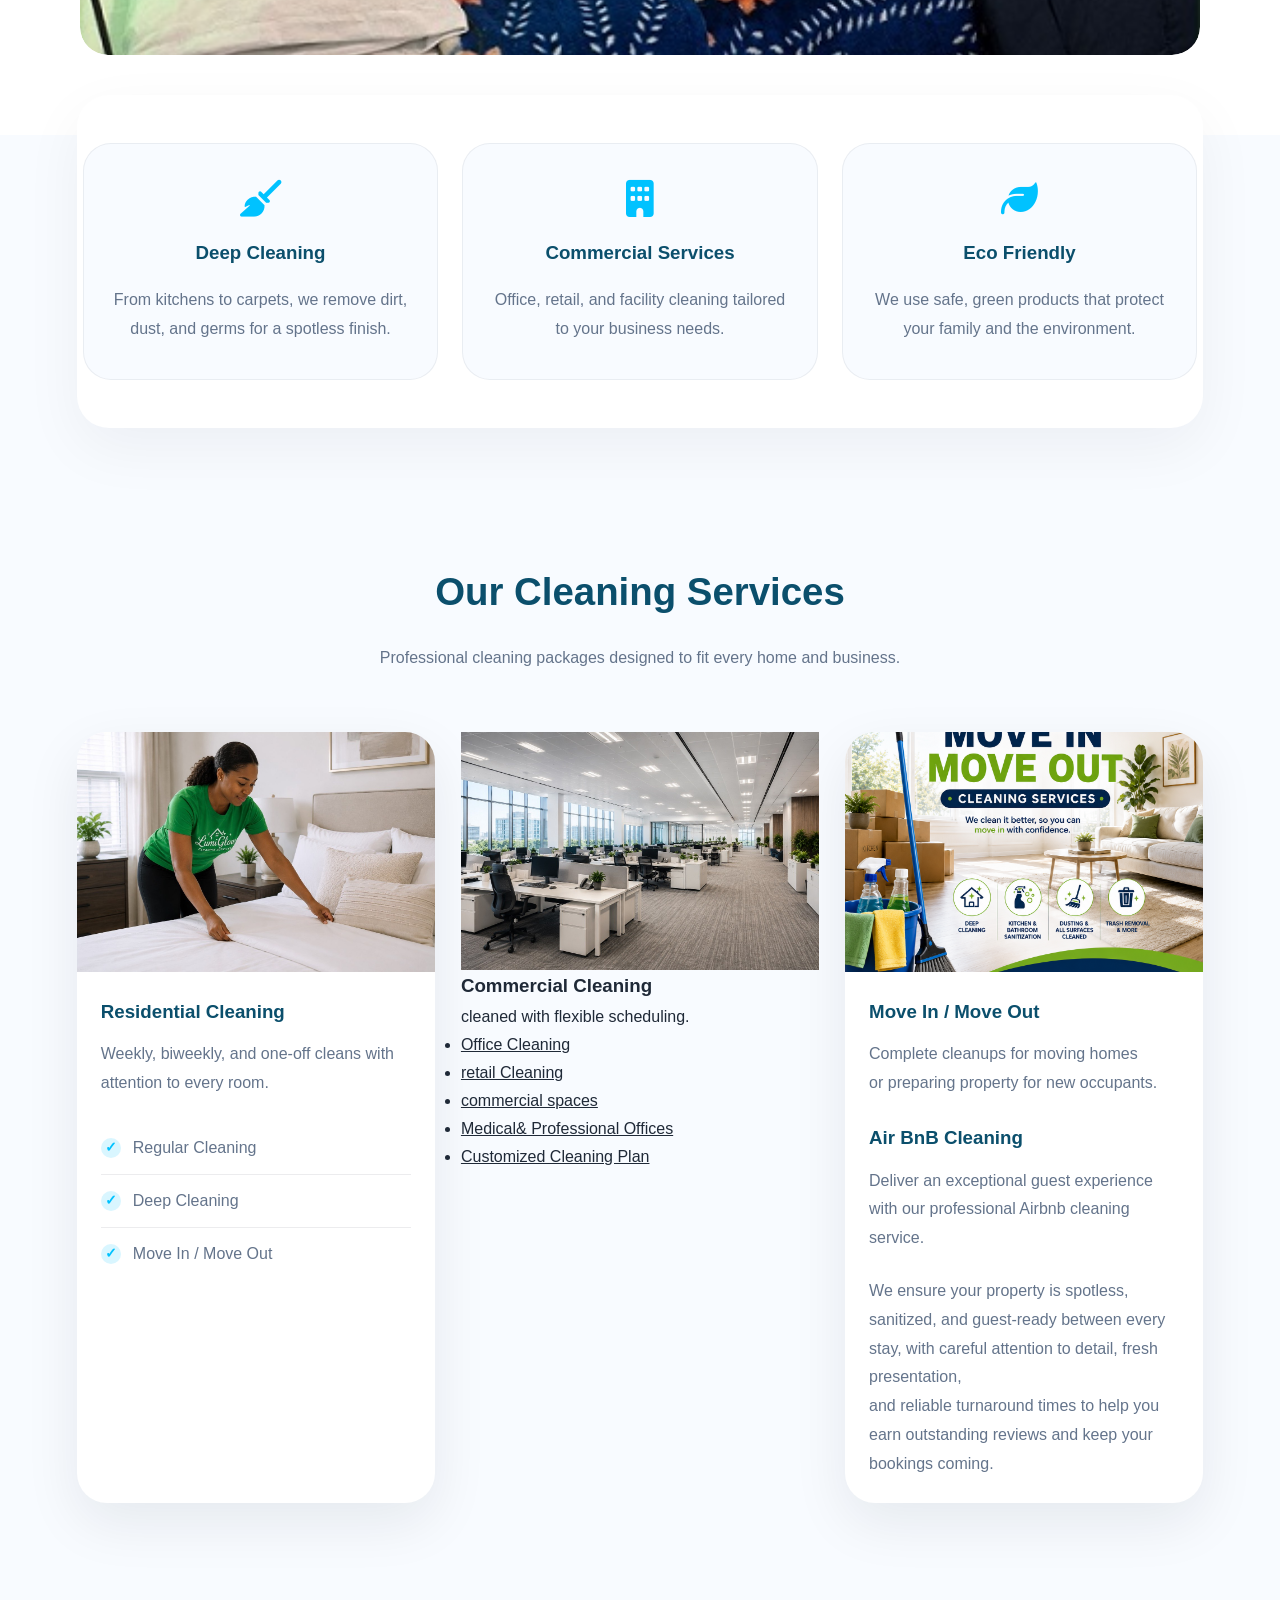
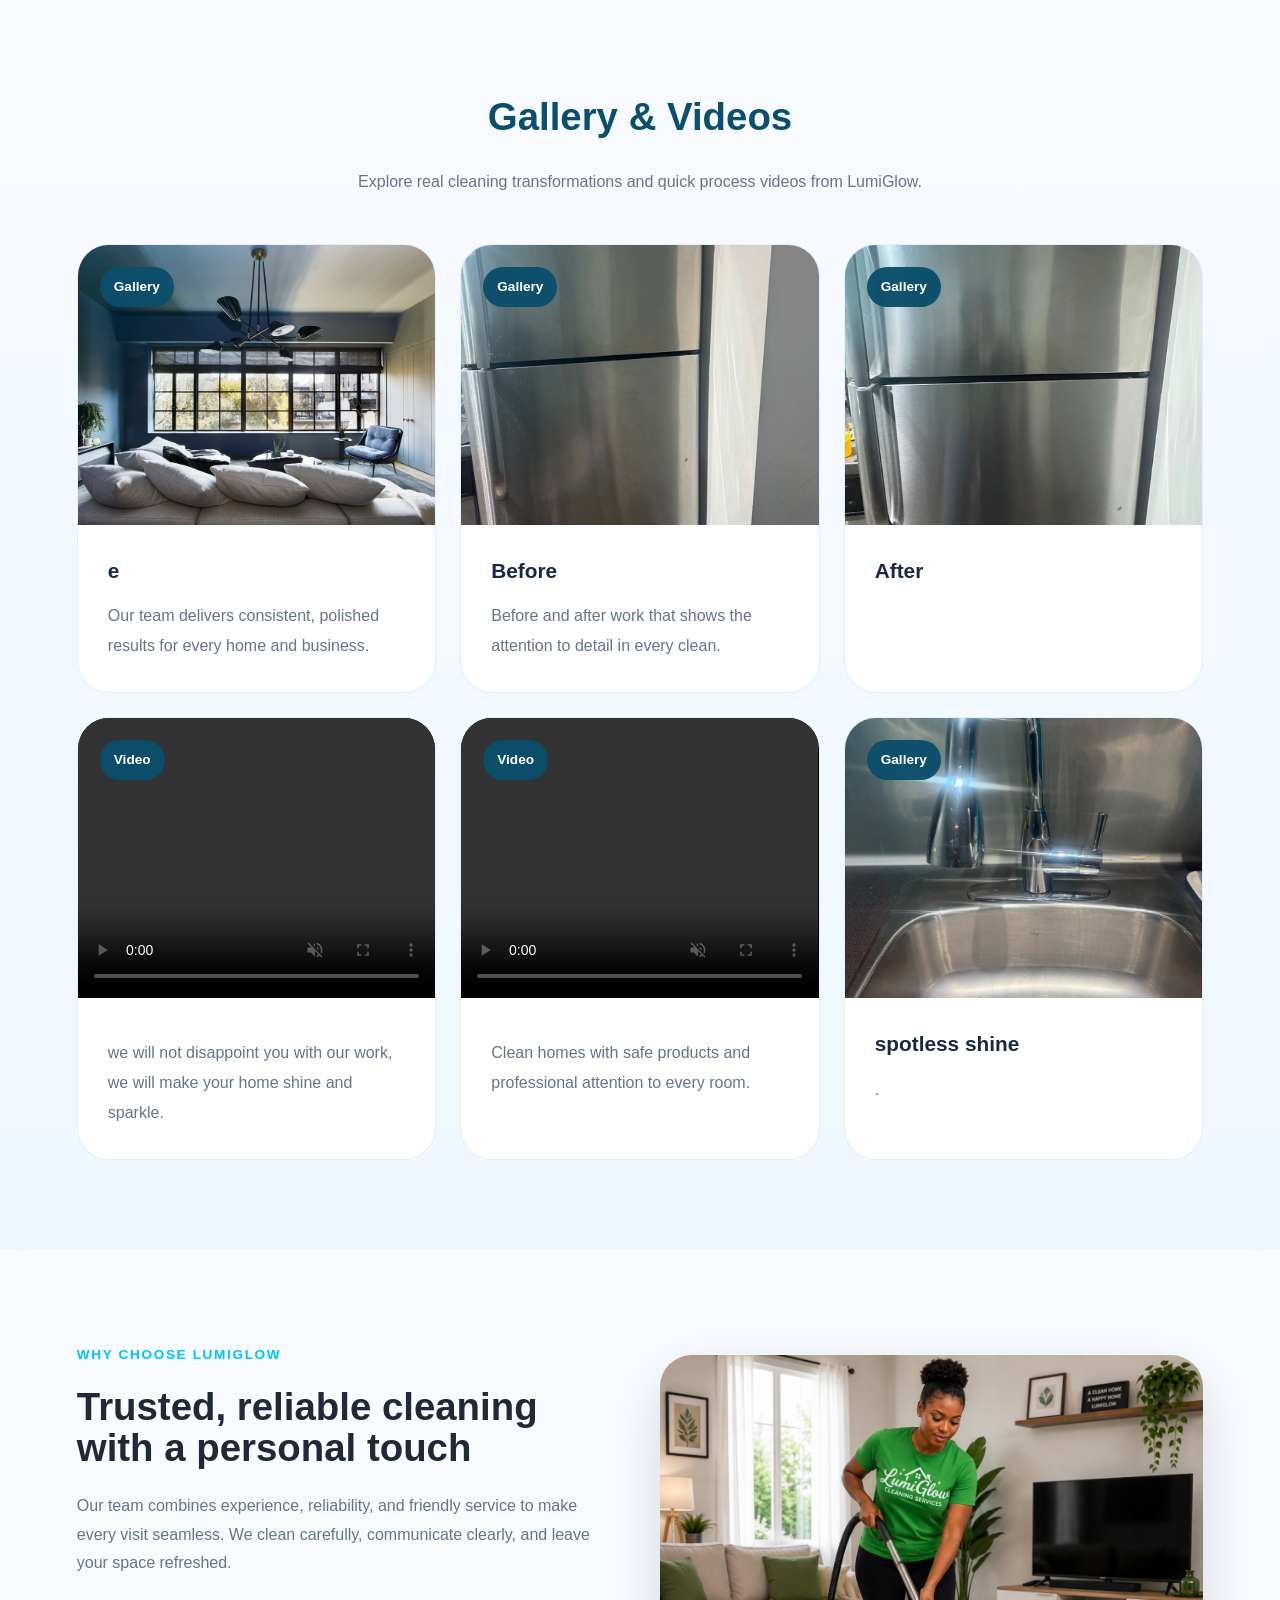
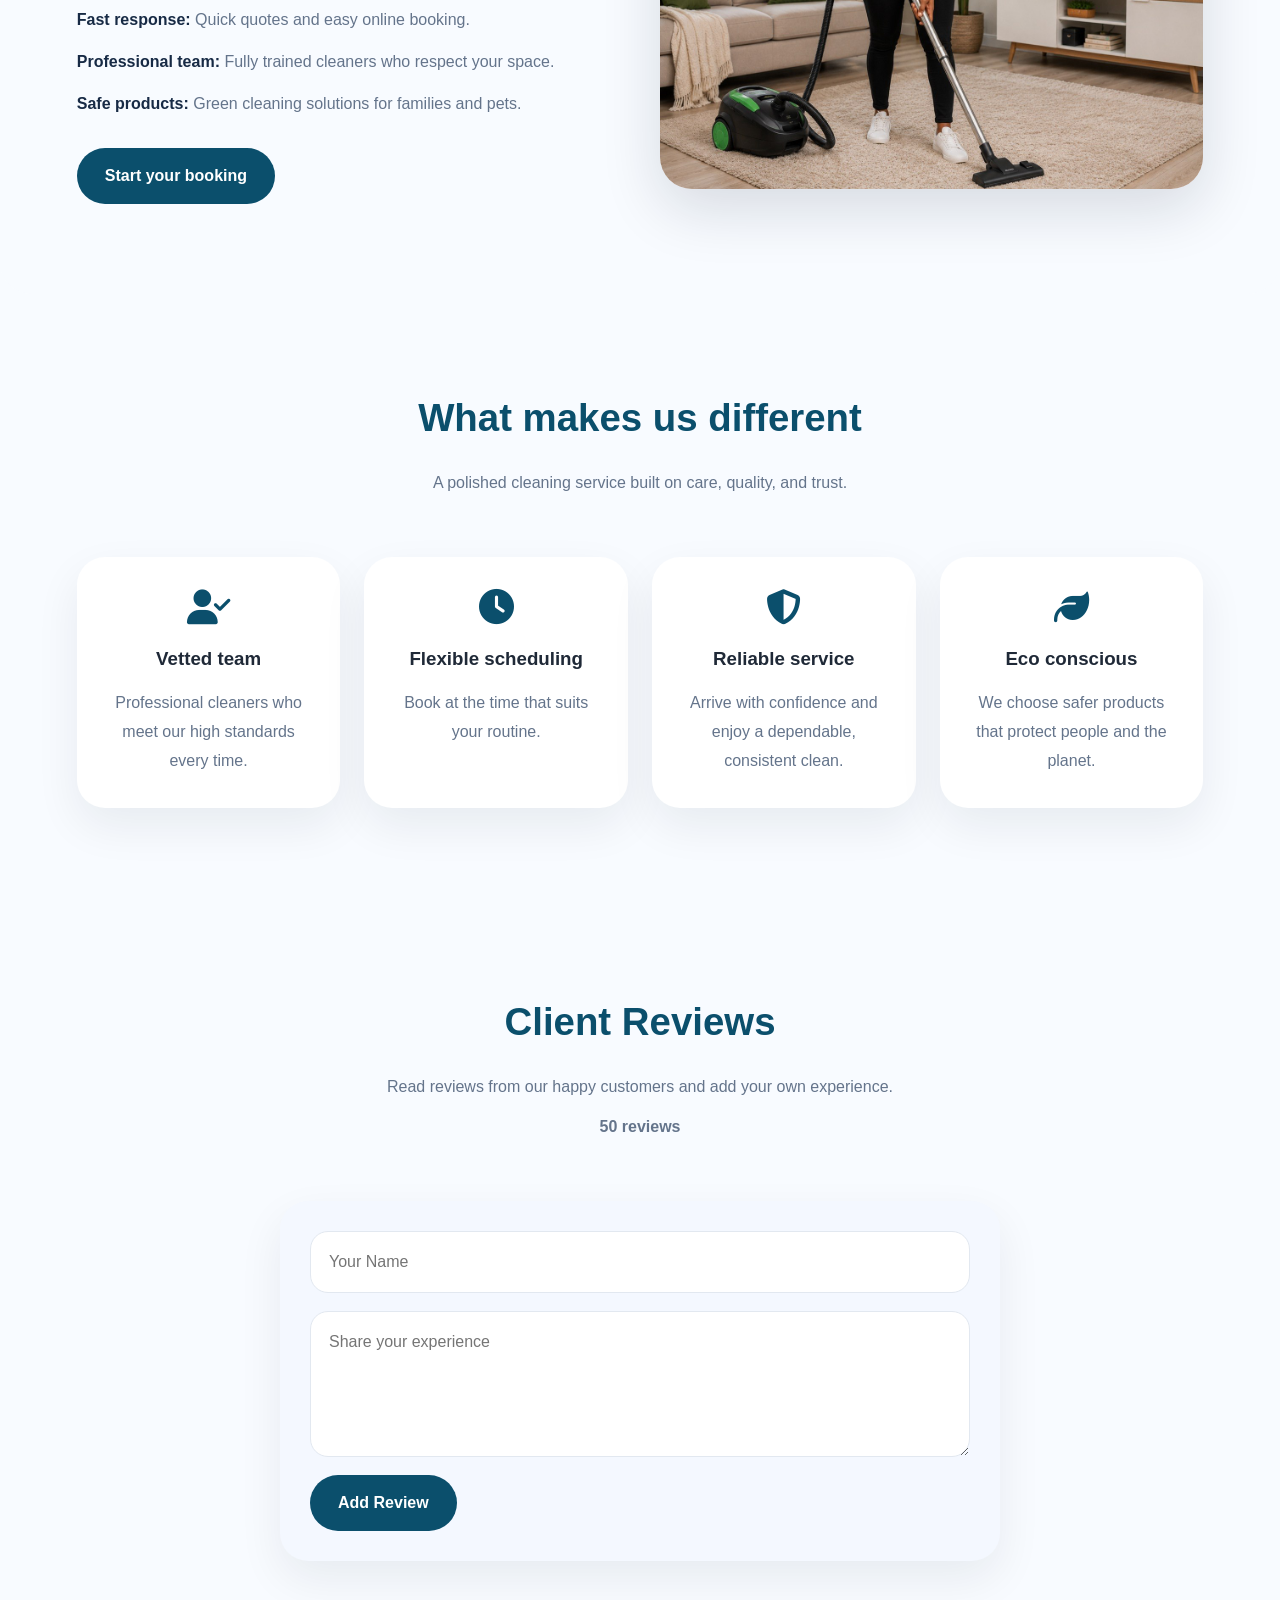
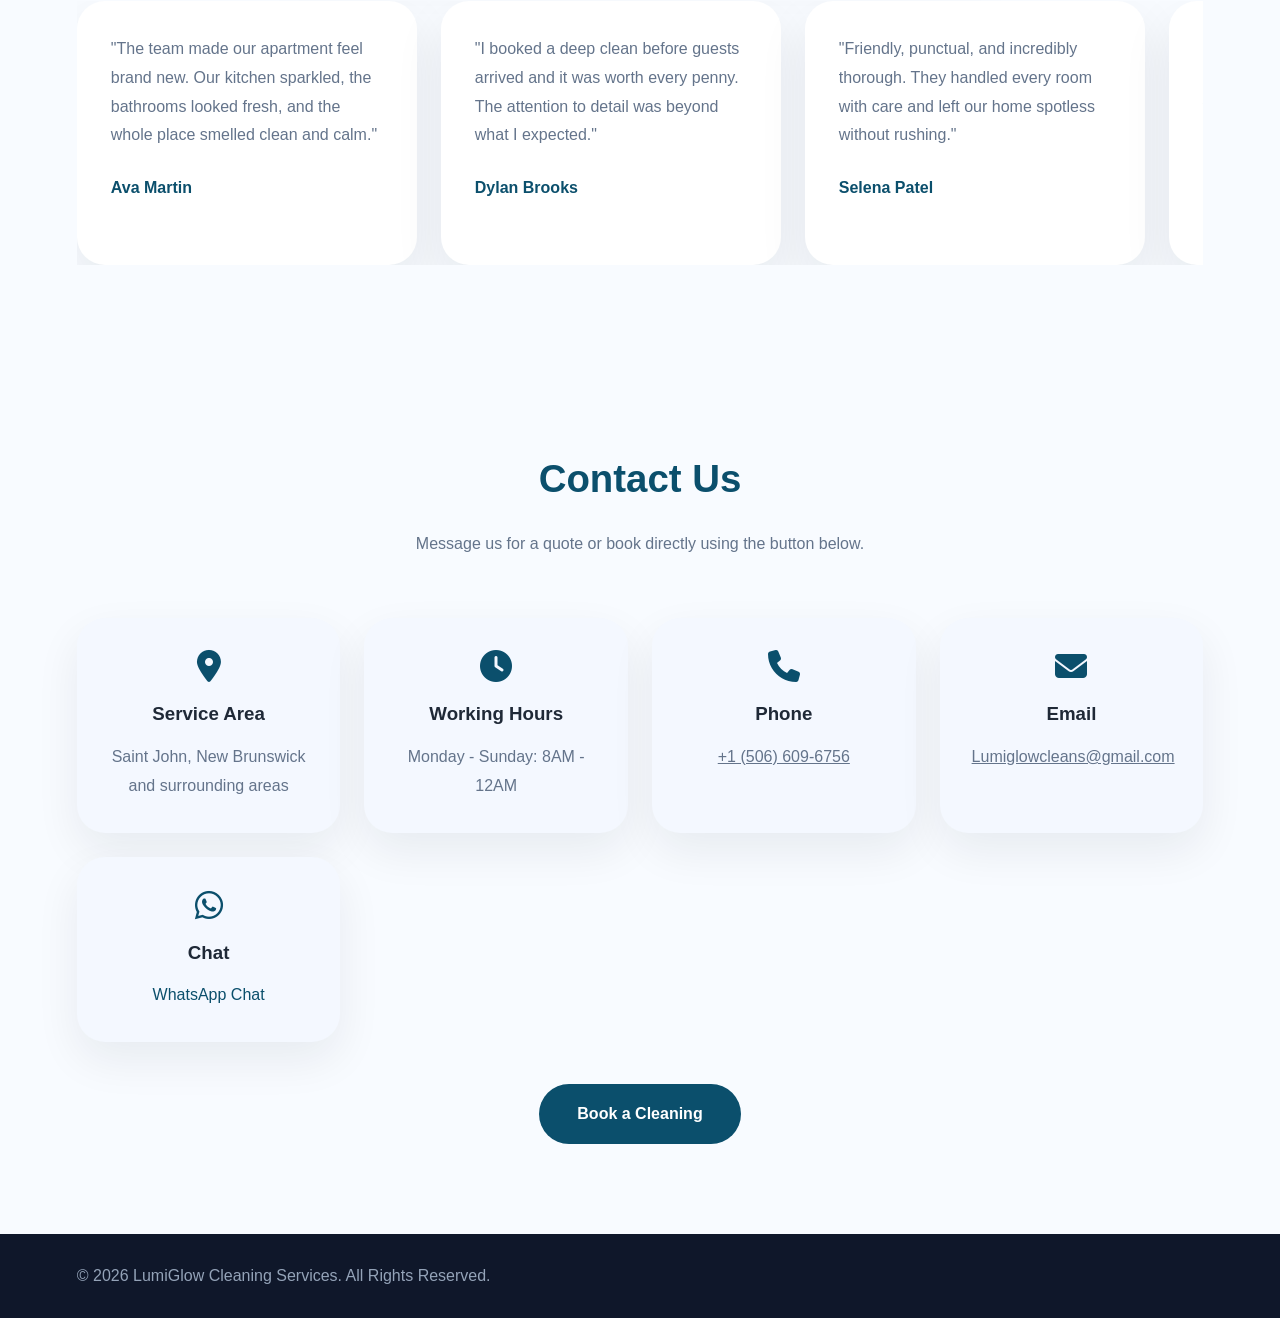
==== commit 3dbc8b33: "Adjust hero video and service card styling" ====
--- a/index.html
+++ b/index.html
@@ -113,7 +113,7 @@
                 </div>
             </div>
             <div class="hero-media">
-                <img src="Images/mainlum.jpg" alt="Cleaning team" class="hero-image">
+                <video class="hero-image" src="Images/IMG_3535.MP4" autoplay muted loop playsinline alt="Cleaning team"></video>
             </div>
         </section>
 
--- a/style.css
+++ b/style.css
@@ -224,12 +224,18 @@
 
 .hero-media {
     width: 100%;
+    height: 520px;
+    overflow: hidden;
+    border-radius: 32px;
+    box-shadow: 0 30px 80px rgba(15, 23, 42, 0.16);
 }
 
 .hero-image {
     width: 100%;
+    height: 100%;
+    object-fit: cover;
+    display: block;
     border-radius: 32px;
-    box-shadow: 0 30px 80px rgba(15, 23, 42, 0.16);
 }
 
 .carousel-section {
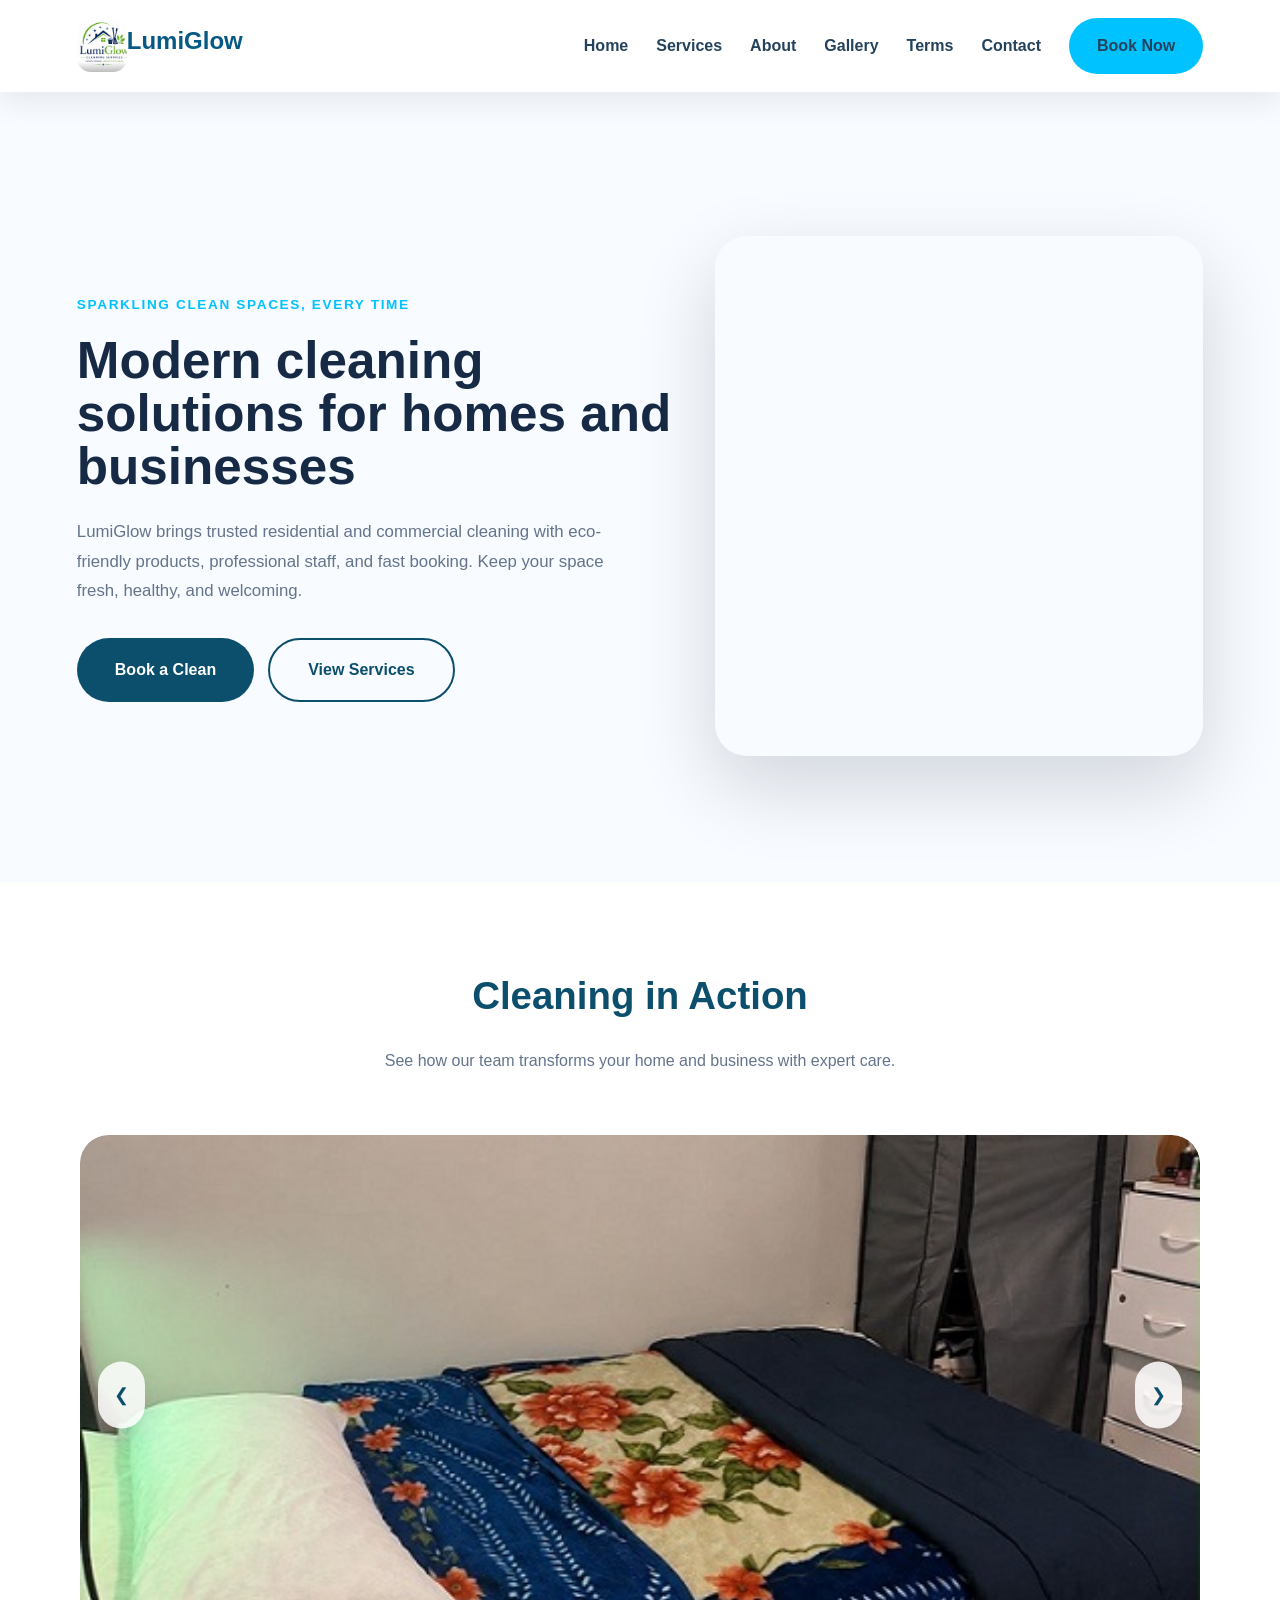
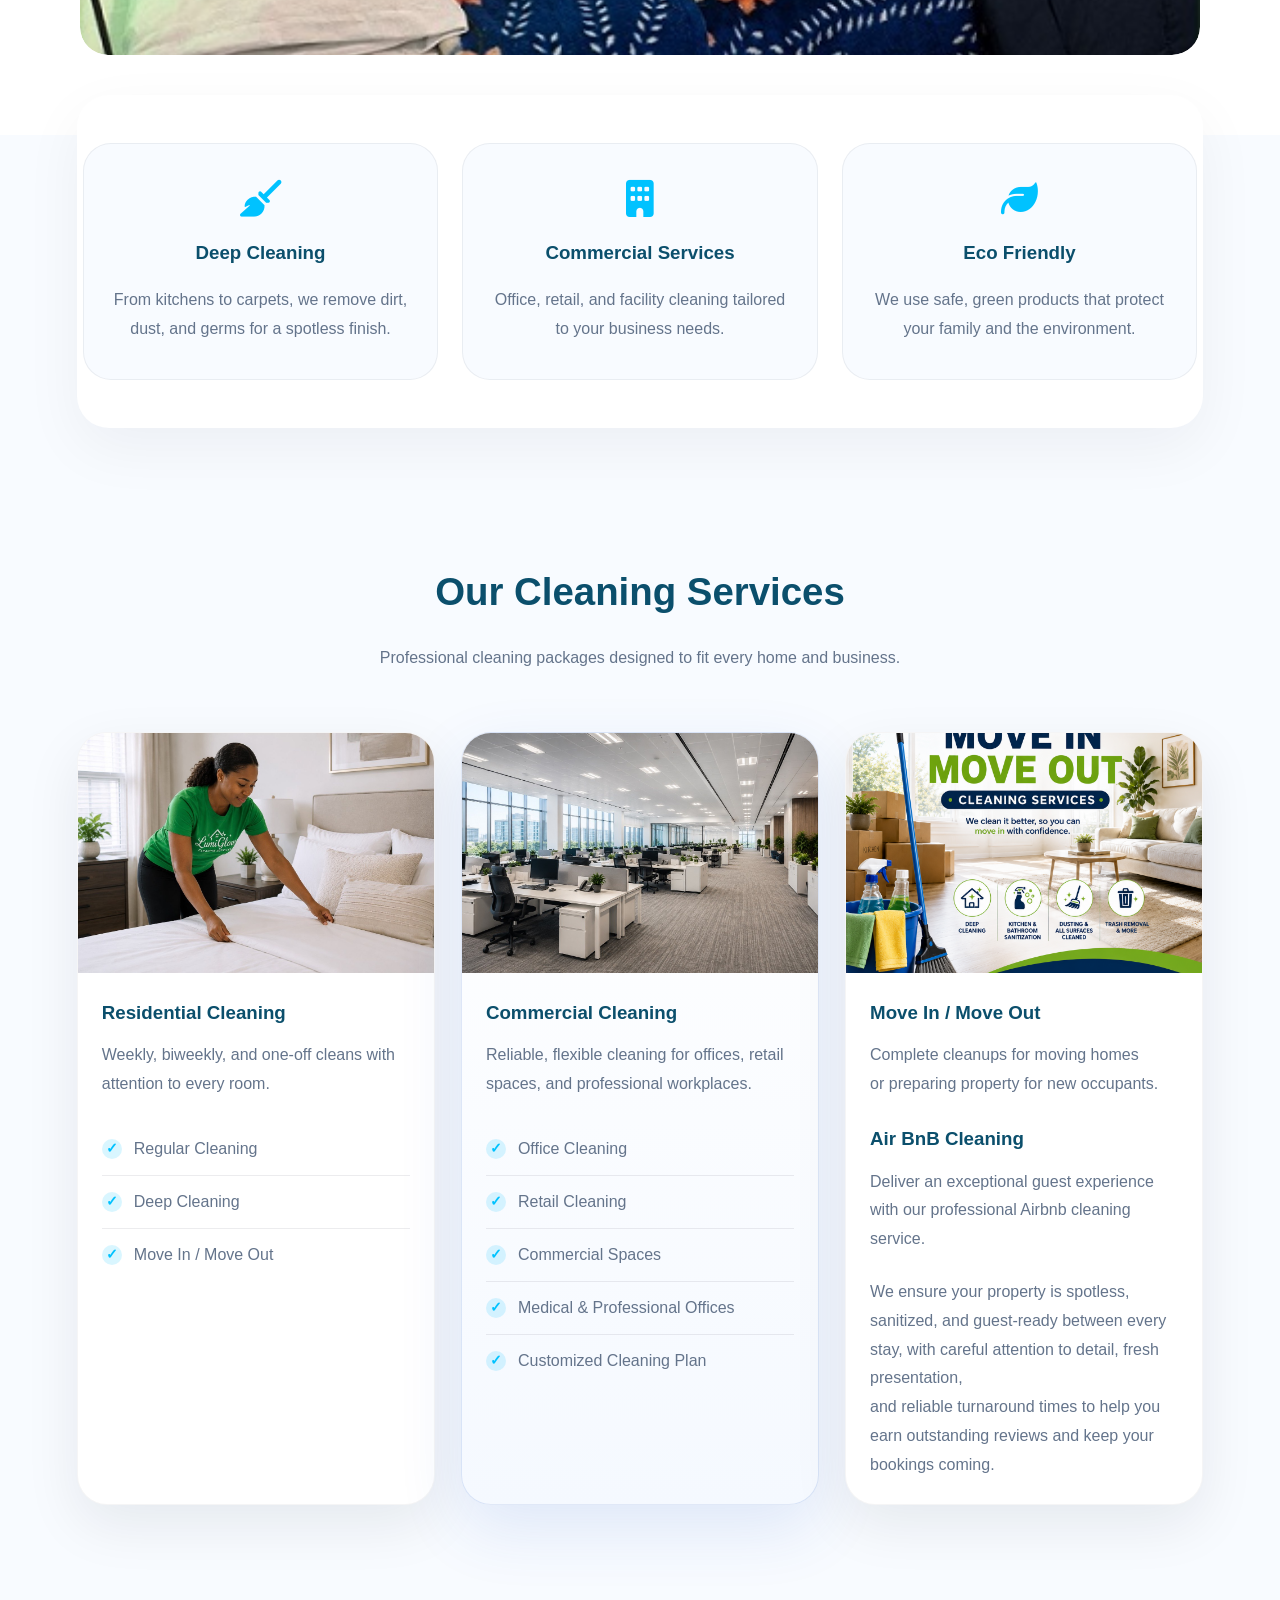
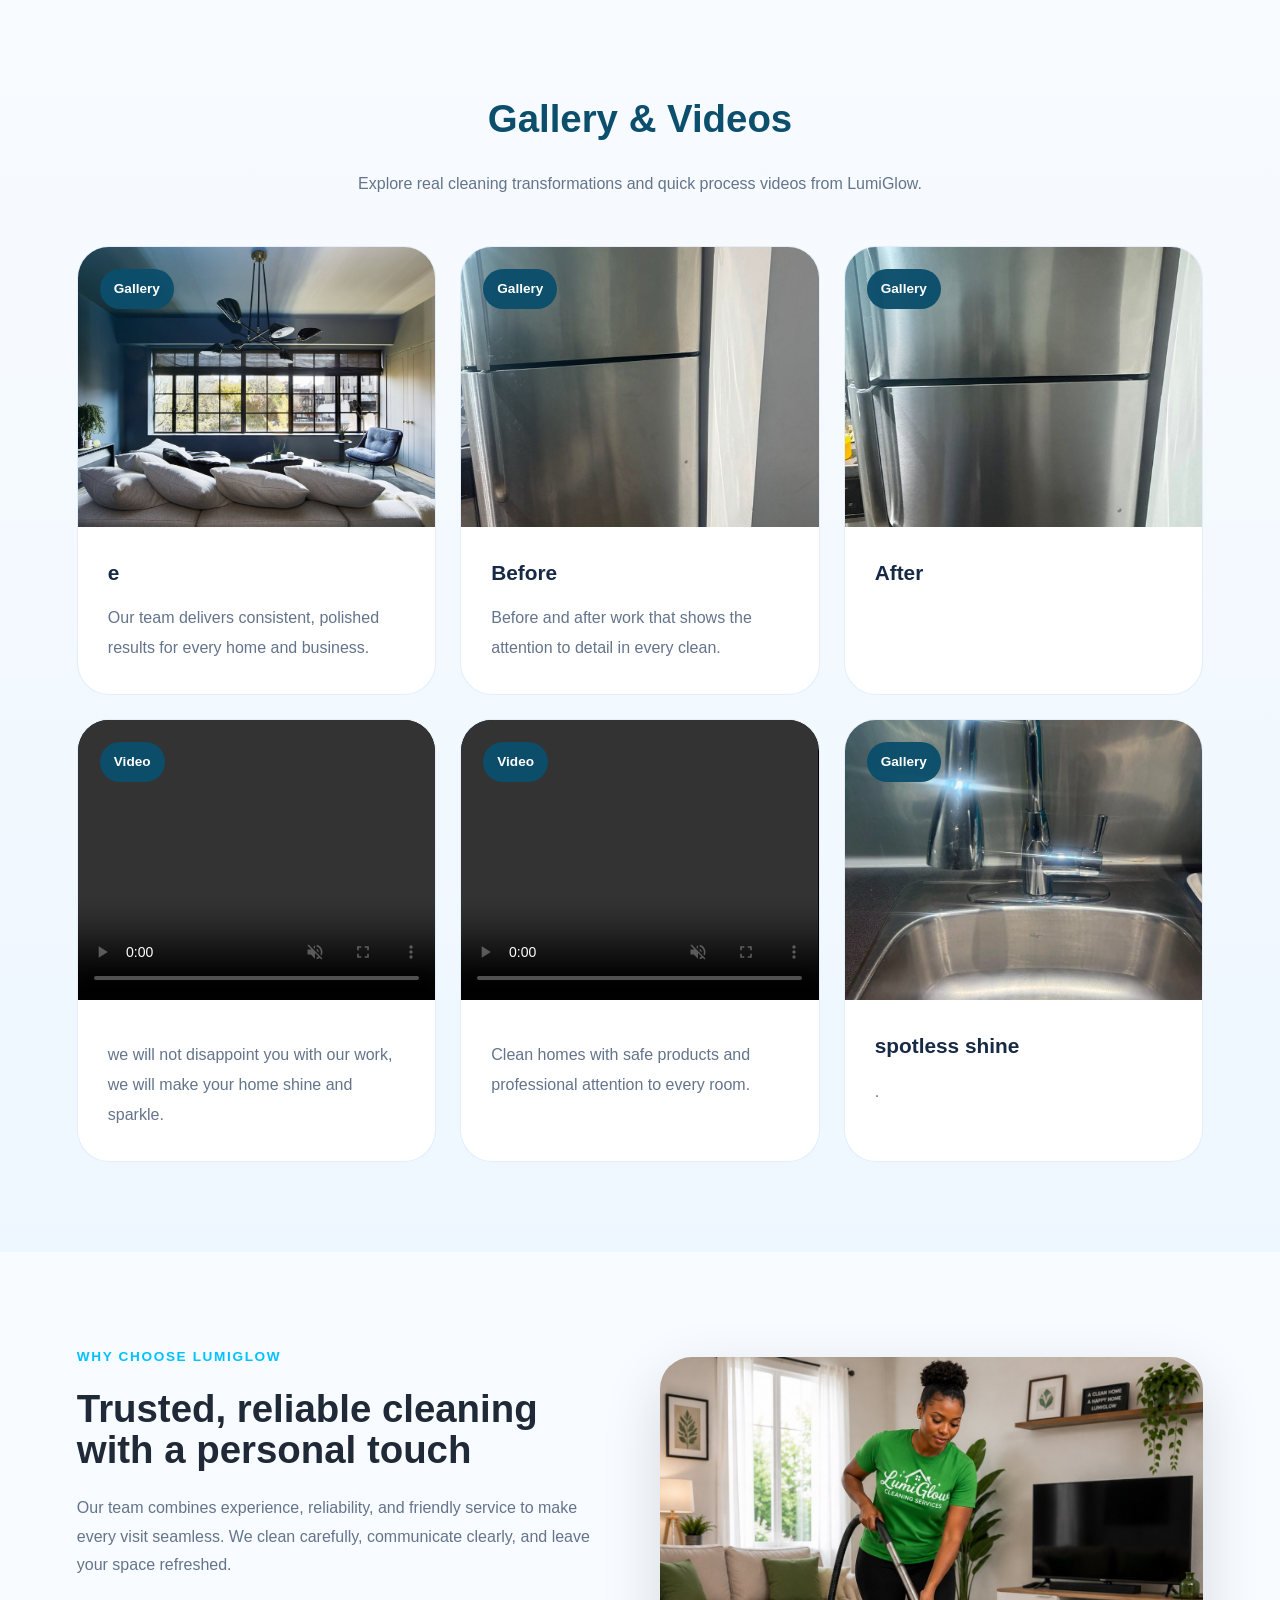
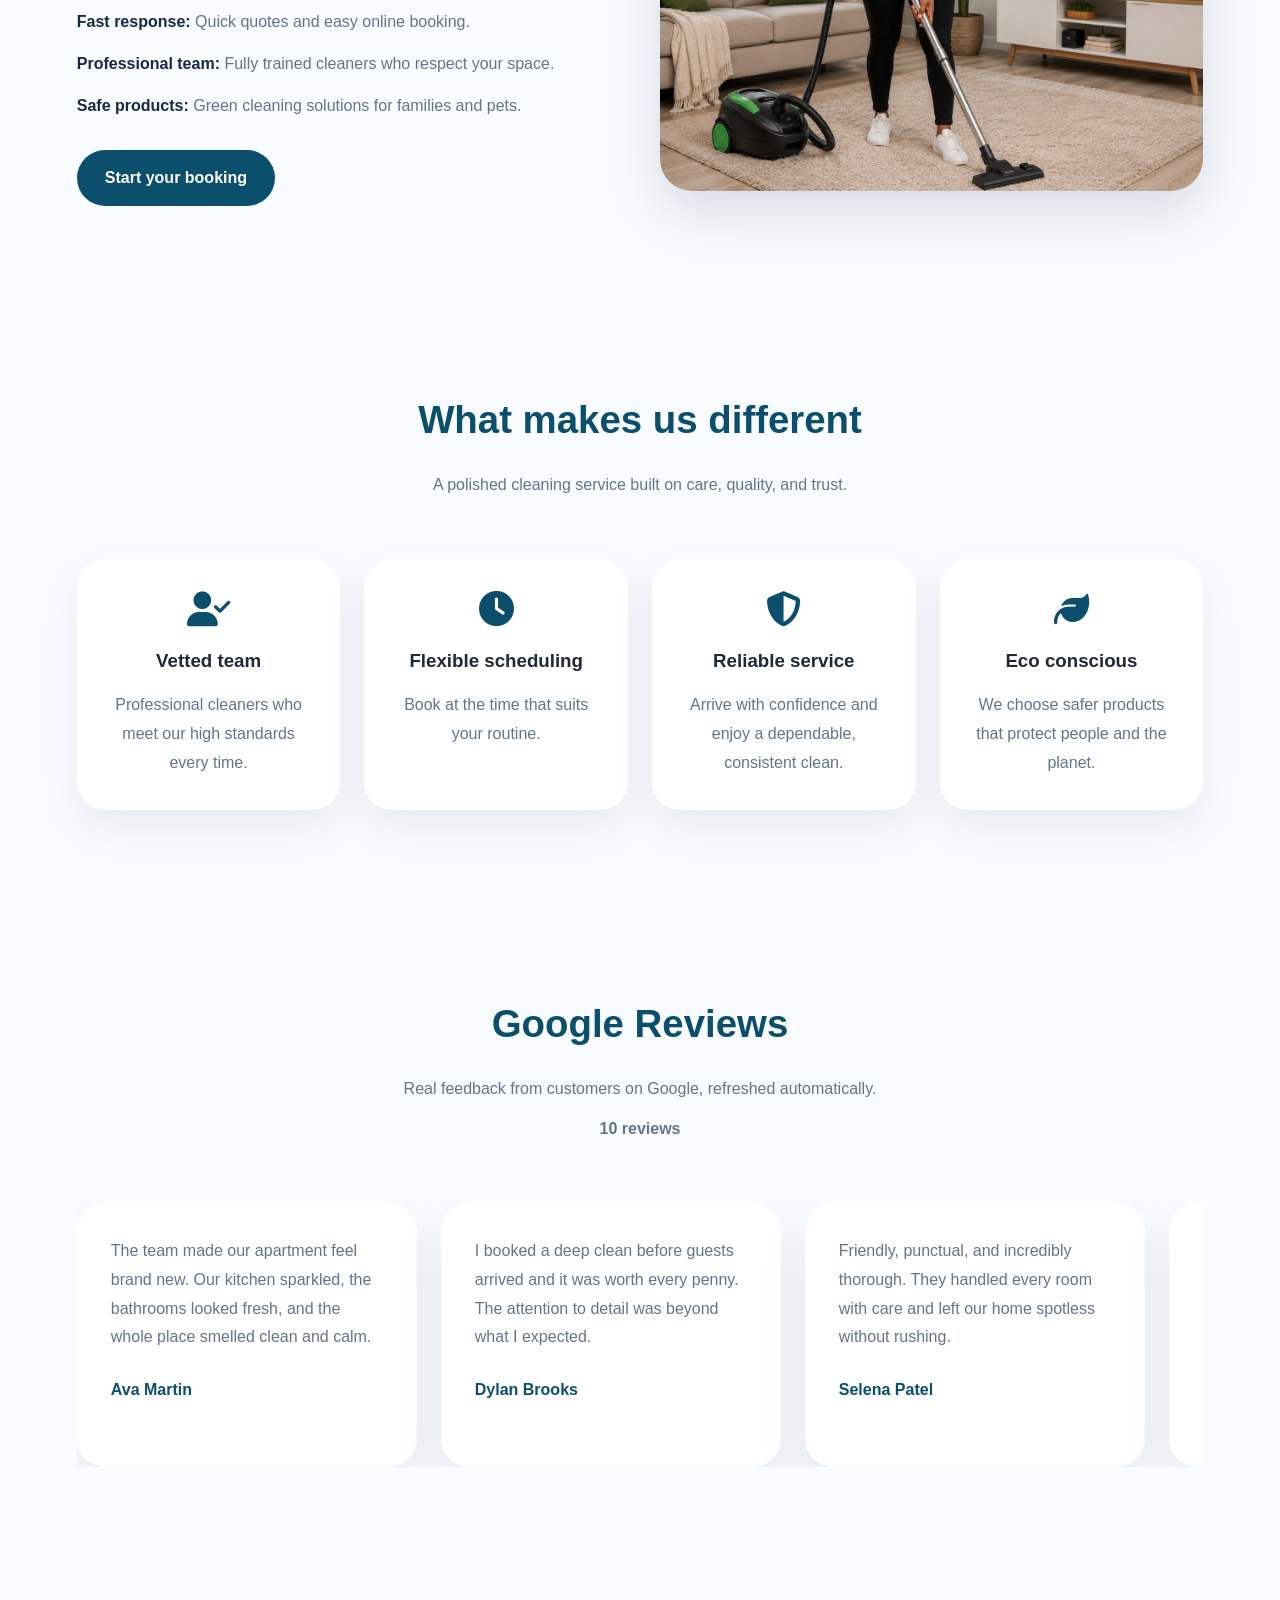
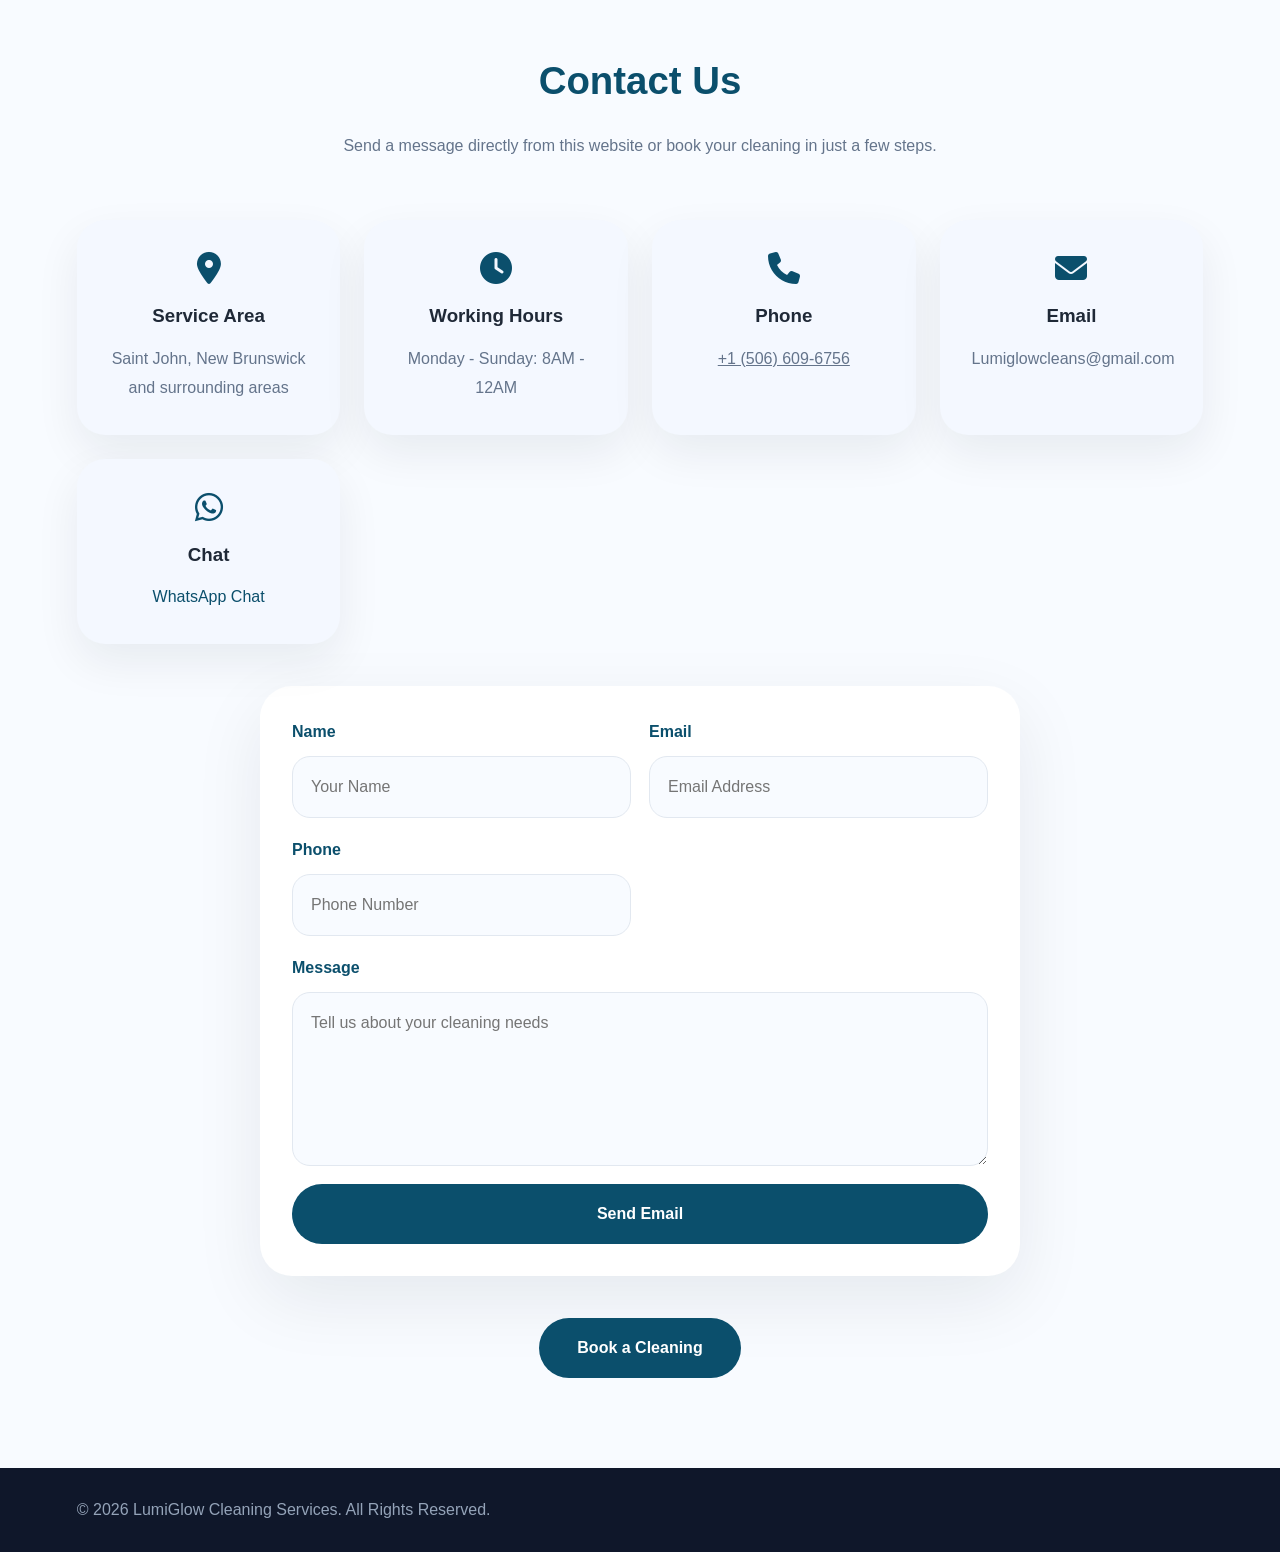
==== commit 2ec9ff15: "Update site content and review output" ====
--- a/index.html
+++ b/index.html
@@ -172,16 +172,16 @@
 
                     </ul>
                 </article>
-                <article class="sevice-card">
+                <article class="service-card commercial-card">
                     <img src="Images/office.jpg" alt="Commercial cleaning">
                     <h3>Commercial Cleaning</h3>
-                    <p>cleaned with flexible scheduling.</p>
+                    <p>Reliable, flexible cleaning for offices, retail spaces, and professional workplaces.</p>
                     <ul>
-                        <li><a href="">Office Cleaning</a></li>
-                        <li><a href="">retail Cleaning</a></li>
-                        <li><a href="">commercial spaces </a></li>
-                        <li><a href="">Medical& Professional Offices</a></li>
-                        <li><a href="">Customized Cleaning Plan</a></li>
+                        <li><a href="#contact">Office Cleaning</a></li>
+                        <li><a href="#contact">Retail Cleaning</a></li>
+                        <li><a href="#contact">Commercial Spaces</a></li>
+                        <li><a href="#contact">Medical & Professional Offices</a></li>
+                        <li><a href="#contact">Customized Cleaning Plan</a></li>
                     </ul>
                 </article>
                 <article class="service-card">
@@ -269,26 +269,19 @@
 
         <section class="reviews">
             <div class="section-header">
-                <h2>Client Reviews</h2>
-                <p class="section-subtitle">Read reviews from our happy customers and add your own experience.</p>
-                <p class="review-count">48 reviews</p>
-            </div>
-            <div class="review-form-card">
-                <form class="review-form">
-                    <input type="text" name="reviewer" placeholder="Your Name" required>
-                    <textarea name="reviewText" rows="4" placeholder="Share your experience" required></textarea>
-                    <button type="submit" class="btn btn-primary">Add Review</button>
-                </form>
+                <h2>Google Reviews</h2>
+                <p class="section-subtitle">Real feedback from customers on Google, refreshed automatically.</p>
+                <p class="review-count" id="reviewCount">Loading reviews...</p>
             </div>
             <div class="reviews-slider">
-                <div class="review-track"></div>
+                <div class="review-track" id="reviewTrack"></div>
             </div>
         </section>
 
         <section class="contact" id="contact">
             <div class="section-header">
                 <h2>Contact Us</h2>
-                <p class="section-subtitle">Message us for a quote or book directly using the button below.</p>
+                <p class="section-subtitle">Send a message directly from this website or book your cleaning in just a few steps.</p>
             </div>
             <div class="contact-grid">
                 <div class="contact-box">
@@ -304,12 +297,12 @@
                 <div class="contact-box">
                     <i class="fa-solid fa-phone"></i>
                     <h3>Phone</h3>
-                <p><a href="tel:+1 (506) 609-6756">+1 (506) 609-6756</a></p>
+                    <p><a href="tel:+1 (506) 609-6756">+1 (506) 609-6756</a></p>
                 </div>
                 <div class="contact-box">
                     <i class="fa-solid fa-envelope"></i>
                     <h3>Email</h3>
-                    <p><a href="mailto:Lumiglowcleans@gmail.com">Lumiglowcleans@gmail.com</a></p>
+                    <p>Lumiglowcleans@gmail.com</p>
                 </div>
                 <div class="contact-box">
                     <i class="fa-brands fa-whatsapp"></i>
@@ -317,6 +310,35 @@
                     <p><a class="plain-link" href="https://wa.me/15066096756" target="_blank" rel="noopener noreferrer">WhatsApp Chat</a></p>
                 </div>
             </div>
+
+            <div class="contact-form-card">
+                <form id="contactForm" class="contact-form" action="https://formsubmit.co/lumiglowcleans@gmail.com" method="POST">
+                    <input type="hidden" name="_subject" value="New Website Contact Message">
+                    <input type="hidden" name="_next" value="index.html?contact=success">
+                    <input type="hidden" name="_captcha" value="false">
+                    <div class="field-group">
+                        <label for="contact-name">Name</label>
+                        <input id="contact-name" type="text" name="name" placeholder="Your Name" required>
+                    </div>
+                    <div class="field-group">
+                        <label for="contact-email">Email</label>
+                        <input id="contact-email" type="email" name="email" placeholder="Email Address" required>
+                    </div>
+                    <div class="field-group">
+                        <label for="contact-phone">Phone</label>
+                        <input id="contact-phone" type="tel" name="phone" placeholder="Phone Number">
+                    </div>
+                    <div class="field-group full-width">
+                        <label for="contact-message">Message</label>
+                        <textarea id="contact-message" name="message" rows="5" placeholder="Tell us about your cleaning needs" required></textarea>
+                    </div>
+                    <div class="field-group full-width">
+                        <button type="submit" class="btn btn-primary btn-large">Send Email</button>
+                    </div>
+                </form>
+                <div id="contactFormMessage" class="form-message" aria-live="polite"></div>
+            </div>
+
             <div class="contact-action">
                 <a href="booking.html" class="btn btn-primary btn-large">Book a Cleaning</a>
             </div>
--- a/style.css
+++ b/style.css
@@ -398,6 +398,13 @@
     overflow: hidden;
     box-shadow: 0 20px 55px rgba(15, 23, 42, 0.08);
     transition: transform 0.3s ease, box-shadow 0.3s ease;
+    border: 1px solid rgba(15, 23, 42, 0.04);
+}
+
+.commercial-card {
+    background: linear-gradient(180deg, #ffffff 0%, #f5f9ff 100%);
+    border: 1px solid rgba(38, 92, 199, 0.14);
+    box-shadow: 0 24px 65px rgba(38, 92, 199, 0.12);
 }
 
 .service-card:hover {
@@ -874,7 +881,7 @@
     display: flex;
     gap: 24px;
     width: max-content;
-    animation: scrollReviews 25s linear infinite;
+    animation: scrollReviews 57s linear infinite;
 }
 
 .review-count {
@@ -912,6 +919,58 @@
     display: grid;
     grid-template-columns: repeat(4, minmax(0, 1fr));
     gap: 24px;
+}
+
+.contact-form-card {
+    max-width: 760px;
+    margin: 42px auto 0;
+    background: white;
+    border-radius: 32px;
+    padding: 32px;
+    box-shadow: 0 24px 70px rgba(15, 23, 42, 0.08);
+}
+
+.contact-form {
+    display: grid;
+    grid-template-columns: repeat(2, minmax(0, 1fr));
+    gap: 18px;
+}
+
+.field-group {
+    display: grid;
+    gap: 10px;
+}
+
+.field-group label {
+    font-weight: 700;
+    color: var(--primary-color);
+}
+
+.field-group.full-width {
+    grid-column: 1 / -1;
+}
+
+.contact-form input,
+.contact-form textarea {
+    width: 100%;
+    padding: 16px 18px;
+    border-radius: 18px;
+    border: 1px solid var(--border-color);
+    background: #f8fbff;
+    color: var(--text-dark);
+    font: inherit;
+}
+
+.contact-form textarea {
+    min-height: 160px;
+    resize: vertical;
+}
+
+.contact-form input:focus,
+.contact-form textarea:focus {
+    outline: none;
+    border-color: var(--secondary-color);
+    box-shadow: 0 0 0 4px rgba(0, 194, 255, 0.12);
 }
 
 .booking-page {
@@ -1108,6 +1167,14 @@
 }
 
 @media (max-width: 768px) {
+    .contact-form-card {
+        padding: 22px 18px;
+    }
+
+    .contact-form {
+        grid-template-columns: 1fr;
+    }
+
     .navbar {
         padding: 16px 5%;
     }
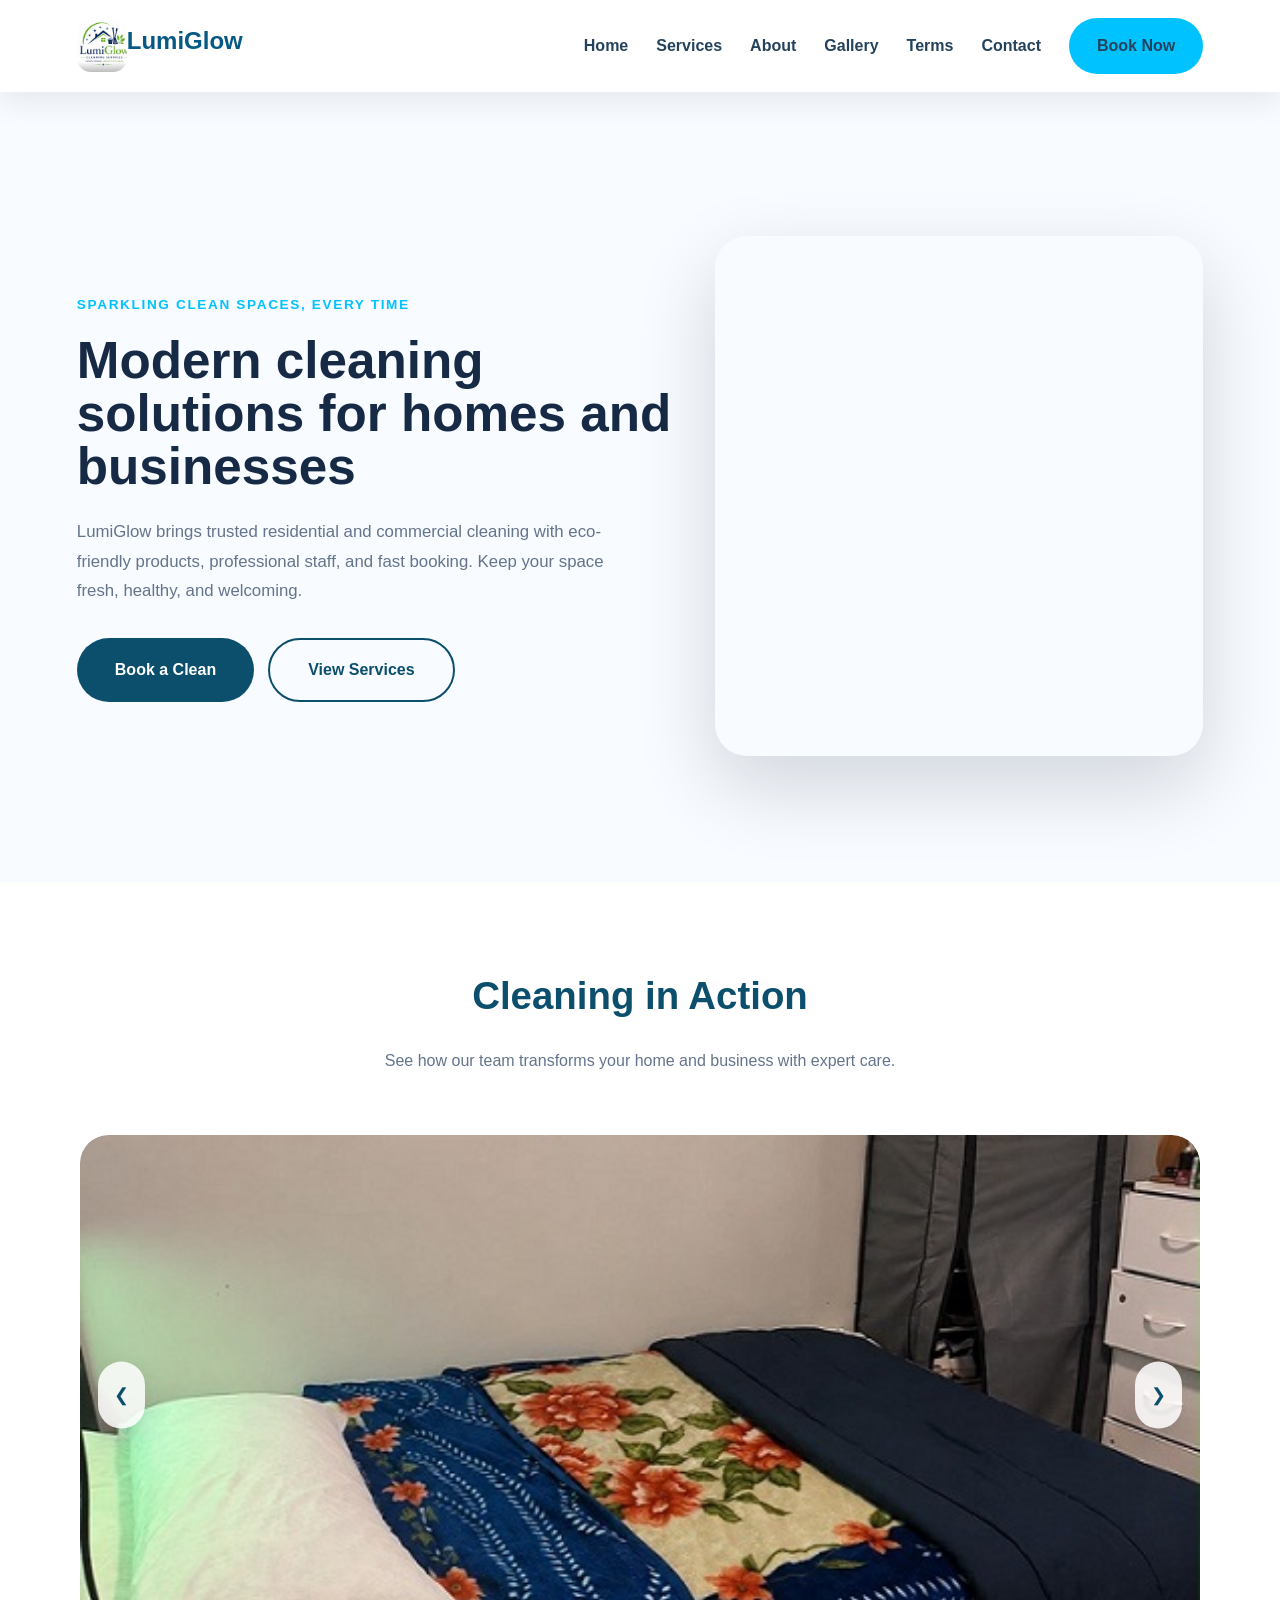
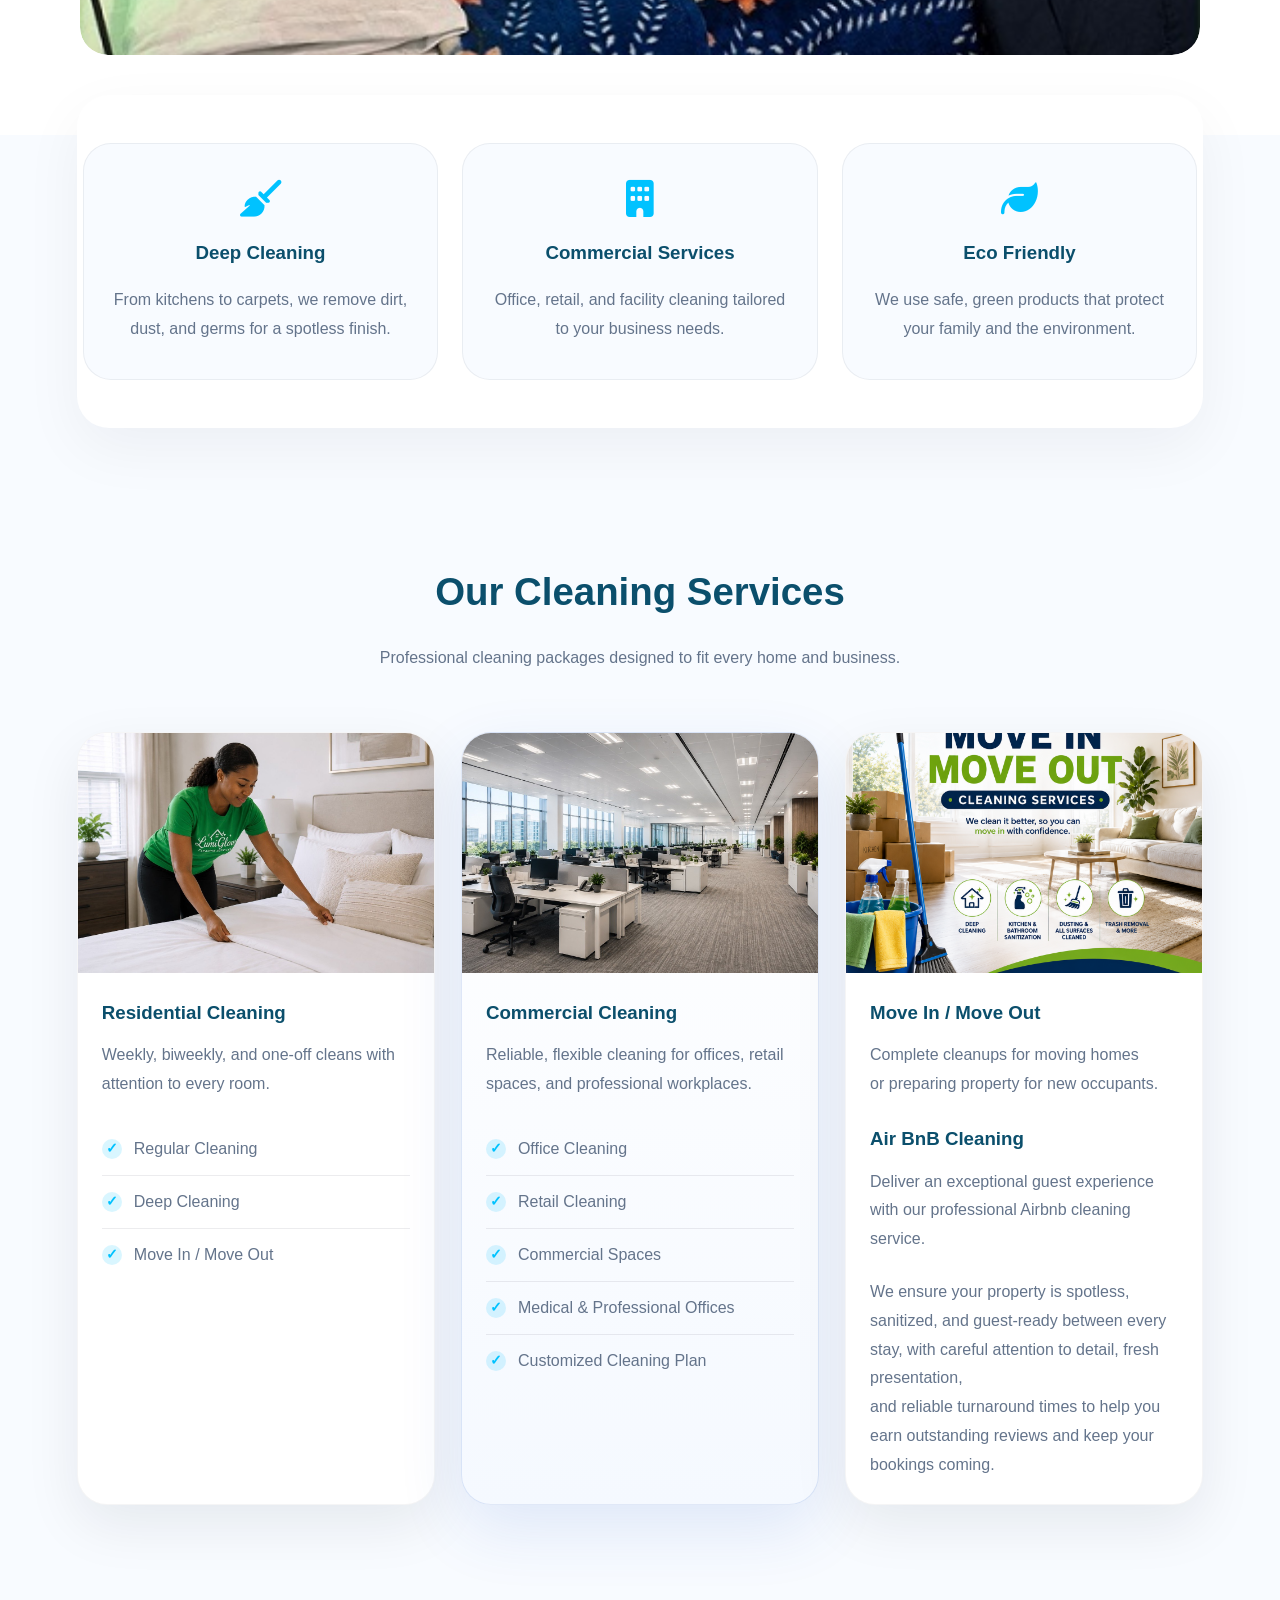
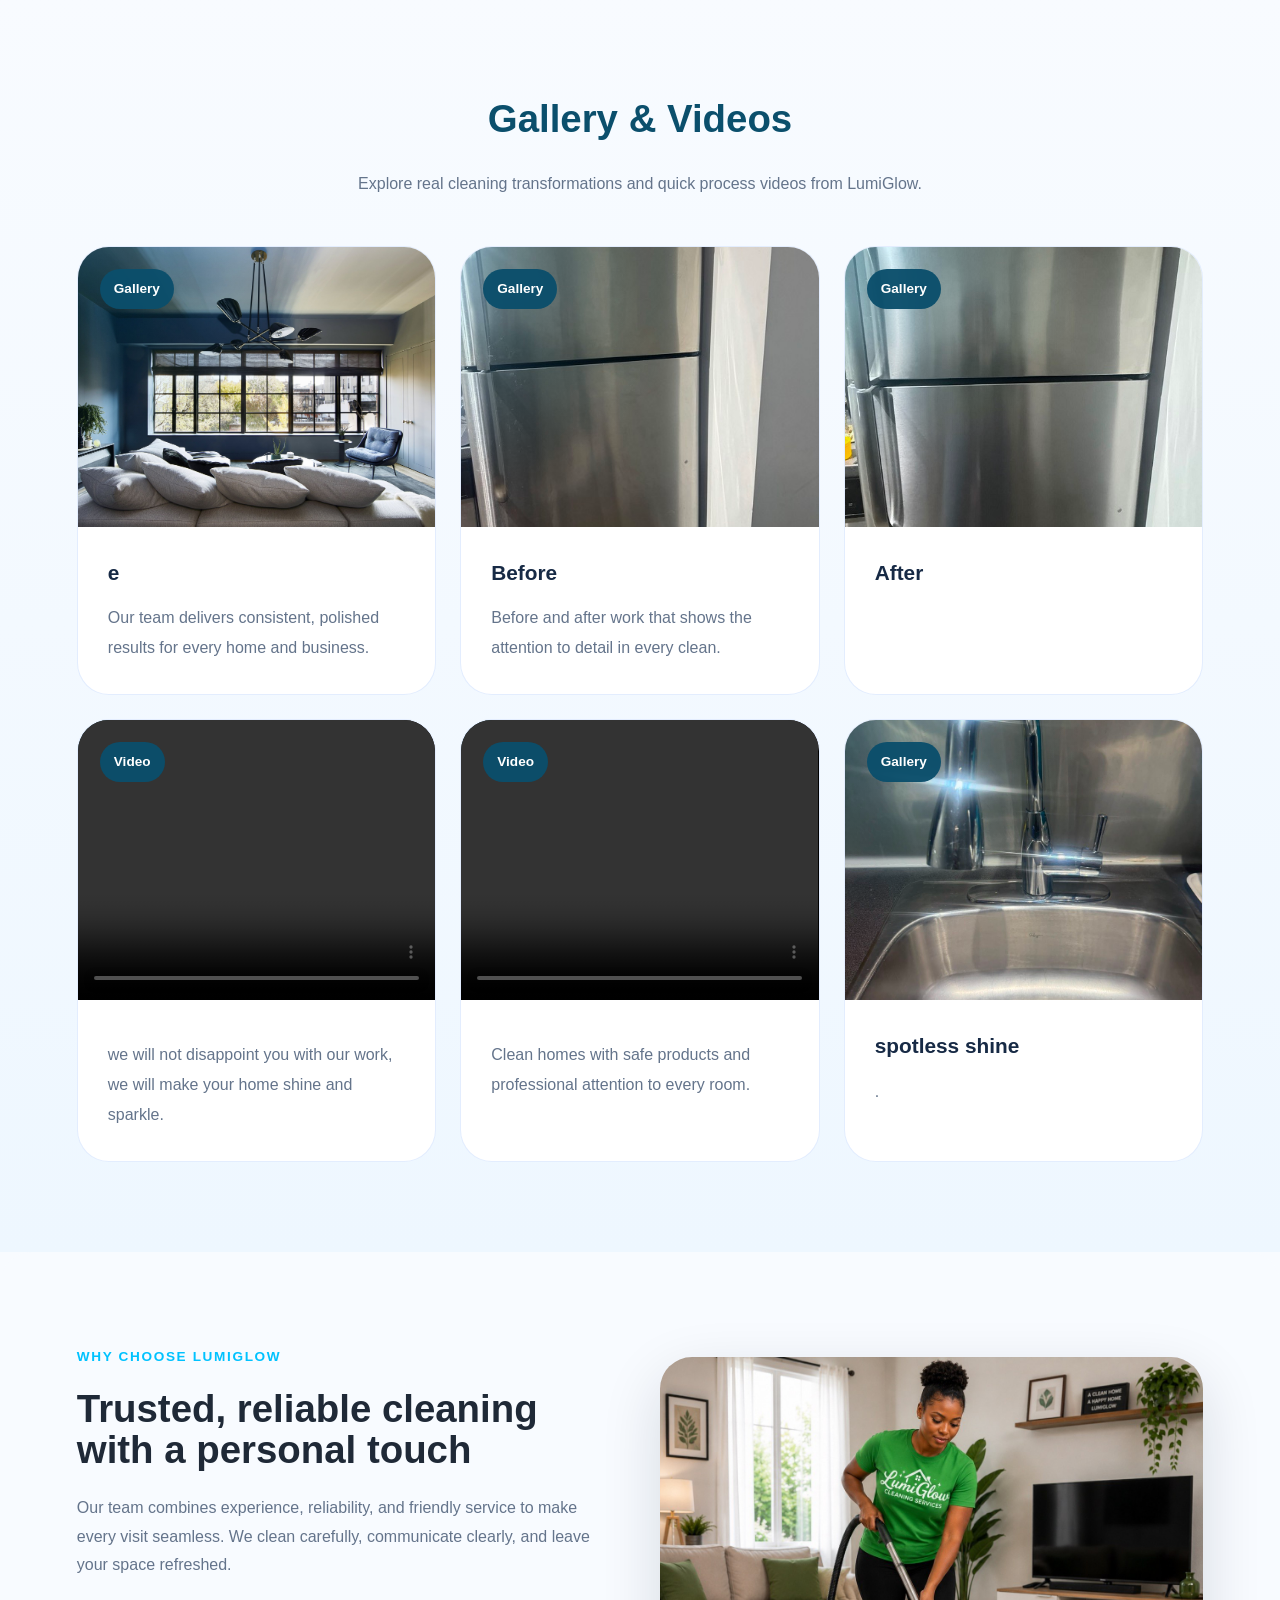
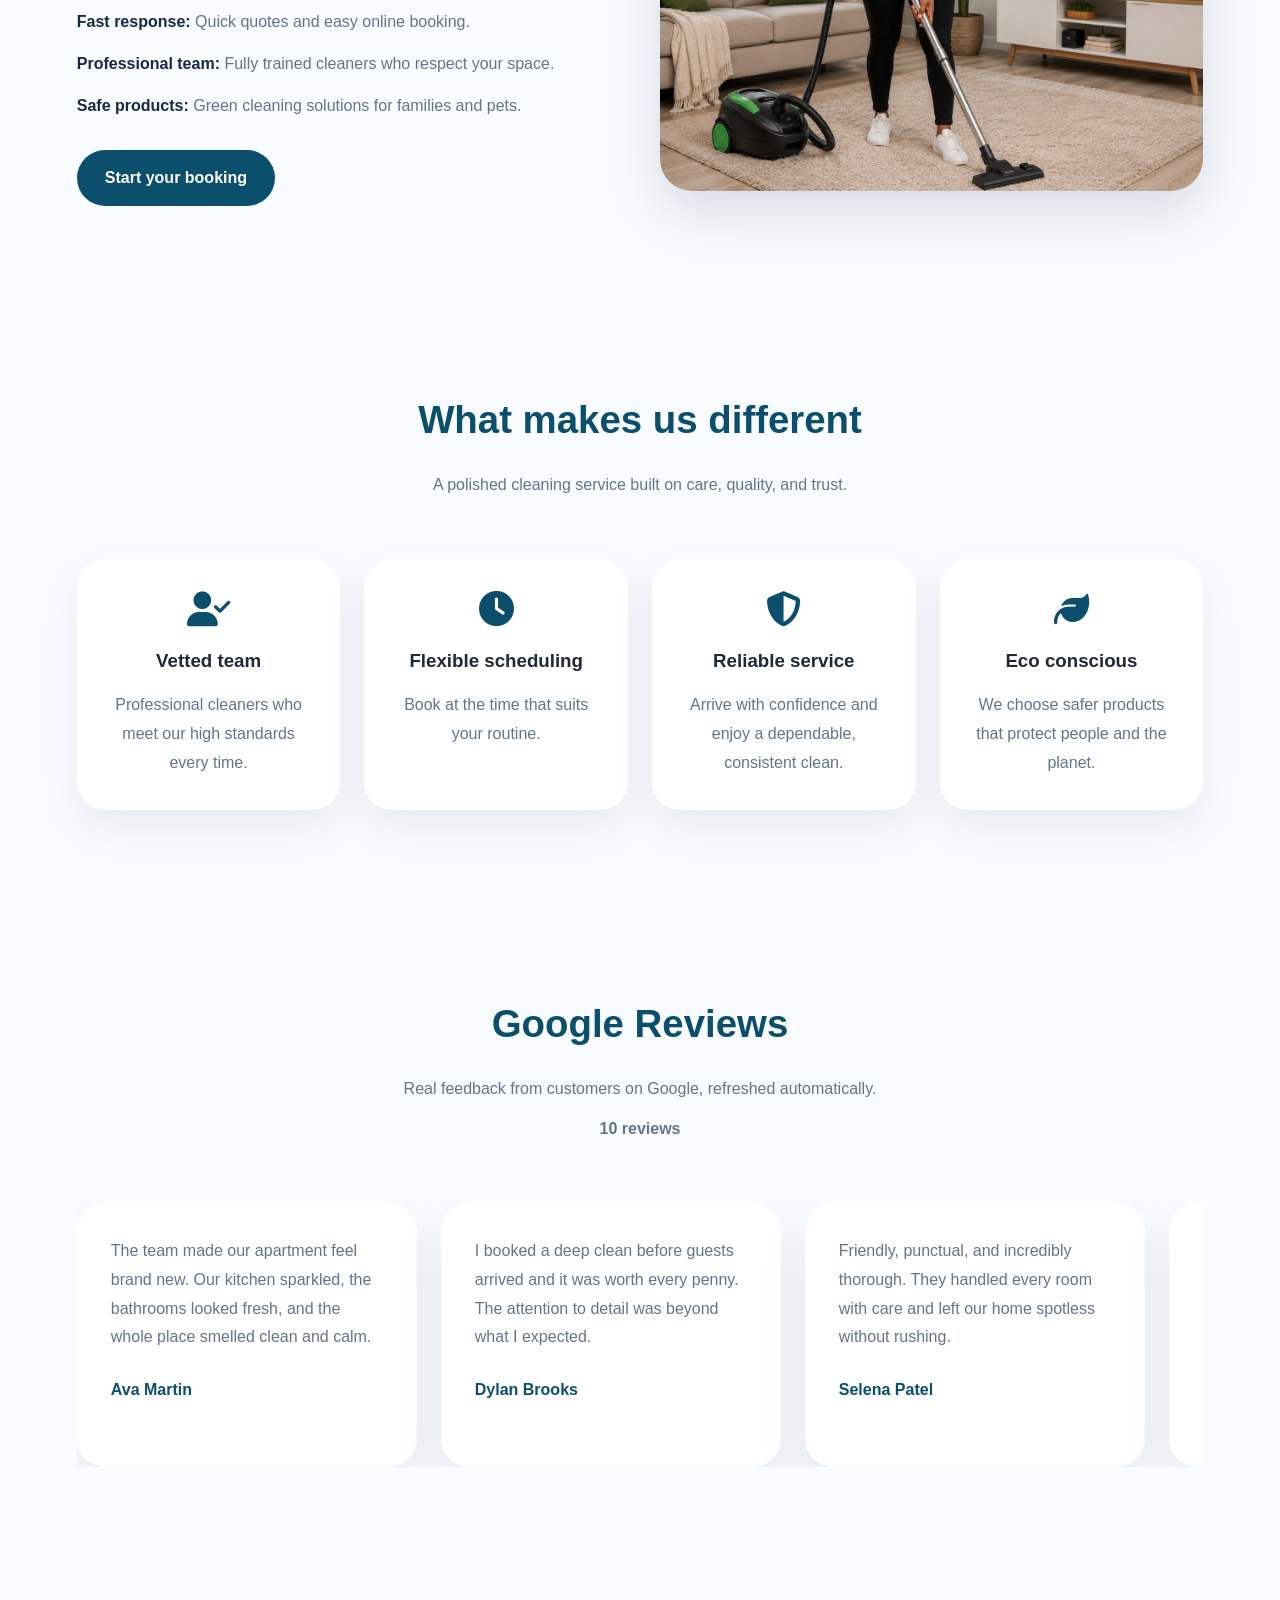
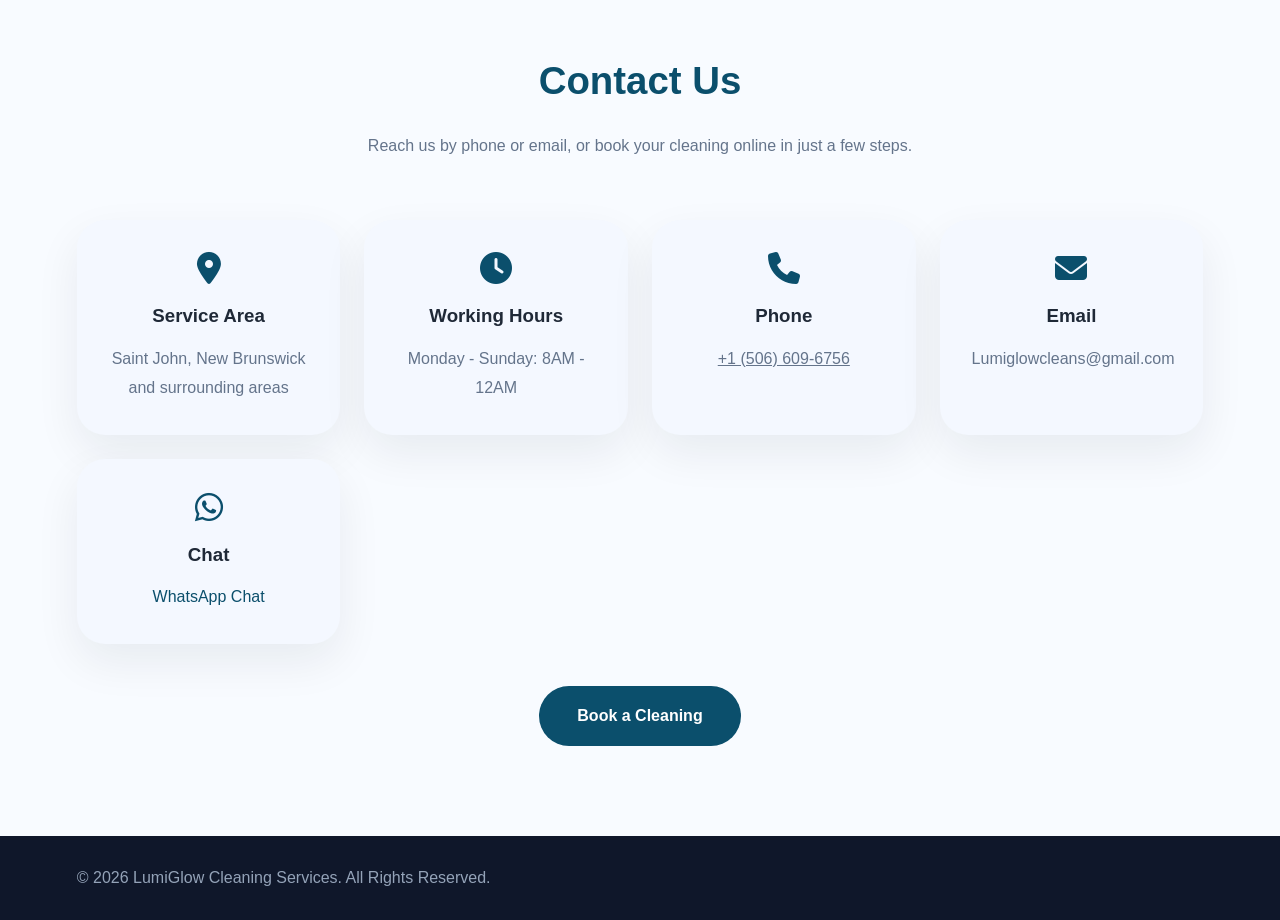
==== commit c69df5c3: "Move homepage form to booking page Co-authored-by: Copilot <223556219+Copilot@users.noreply.github.c" ====
--- a/index.html
+++ b/index.html
@@ -281,7 +281,7 @@
         <section class="contact" id="contact">
             <div class="section-header">
                 <h2>Contact Us</h2>
-                <p class="section-subtitle">Send a message directly from this website or book your cleaning in just a few steps.</p>
+                <p class="section-subtitle">Reach us by phone or email, or book your cleaning online in just a few steps.</p>
             </div>
             <div class="contact-grid">
                 <div class="contact-box">
@@ -309,34 +309,6 @@
                     <h3>Chat</h3>
                     <p><a class="plain-link" href="https://wa.me/15066096756" target="_blank" rel="noopener noreferrer">WhatsApp Chat</a></p>
                 </div>
-            </div>
-
-            <div class="contact-form-card">
-                <form id="contactForm" class="contact-form" action="https://formsubmit.co/lumiglowcleans@gmail.com" method="POST">
-                    <input type="hidden" name="_subject" value="New Website Contact Message">
-                    <input type="hidden" name="_next" value="index.html?contact=success">
-                    <input type="hidden" name="_captcha" value="false">
-                    <div class="field-group">
-                        <label for="contact-name">Name</label>
-                        <input id="contact-name" type="text" name="name" placeholder="Your Name" required>
-                    </div>
-                    <div class="field-group">
-                        <label for="contact-email">Email</label>
-                        <input id="contact-email" type="email" name="email" placeholder="Email Address" required>
-                    </div>
-                    <div class="field-group">
-                        <label for="contact-phone">Phone</label>
-                        <input id="contact-phone" type="tel" name="phone" placeholder="Phone Number">
-                    </div>
-                    <div class="field-group full-width">
-                        <label for="contact-message">Message</label>
-                        <textarea id="contact-message" name="message" rows="5" placeholder="Tell us about your cleaning needs" required></textarea>
-                    </div>
-                    <div class="field-group full-width">
-                        <button type="submit" class="btn btn-primary btn-large">Send Email</button>
-                    </div>
-                </form>
-                <div id="contactFormMessage" class="form-message" aria-live="polite"></div>
             </div>
 
             <div class="contact-action">
--- a/style.css
+++ b/style.css
@@ -1267,10 +1267,41 @@
         padding: 24px 16px;
         margin: 0 auto;
         width: 100%;
+        gap: 24px;
     }
 
     .booking-info h3 {
-        font-size: 2rem;
+        font-size: clamp(1.65rem, 8vw, 2rem);
+    }
+
+    .booking-info,
+    .booking-form {
+        min-width: 0;
+    }
+
+    .booking-info p {
+        margin-bottom: 22px;
+    }
+
+    .booking-form {
+        gap: 14px;
+    }
+
+    .booking-form input,
+    .booking-form select,
+    .booking-form textarea {
+        min-width: 0;
+        padding: 14px;
+        border-radius: 14px;
+        font-size: 16px;
+    }
+
+    .booking-form textarea {
+        min-height: 120px;
+    }
+
+    .booking-note {
+        line-height: 1.55;
     }
 
     .booking-form button {
